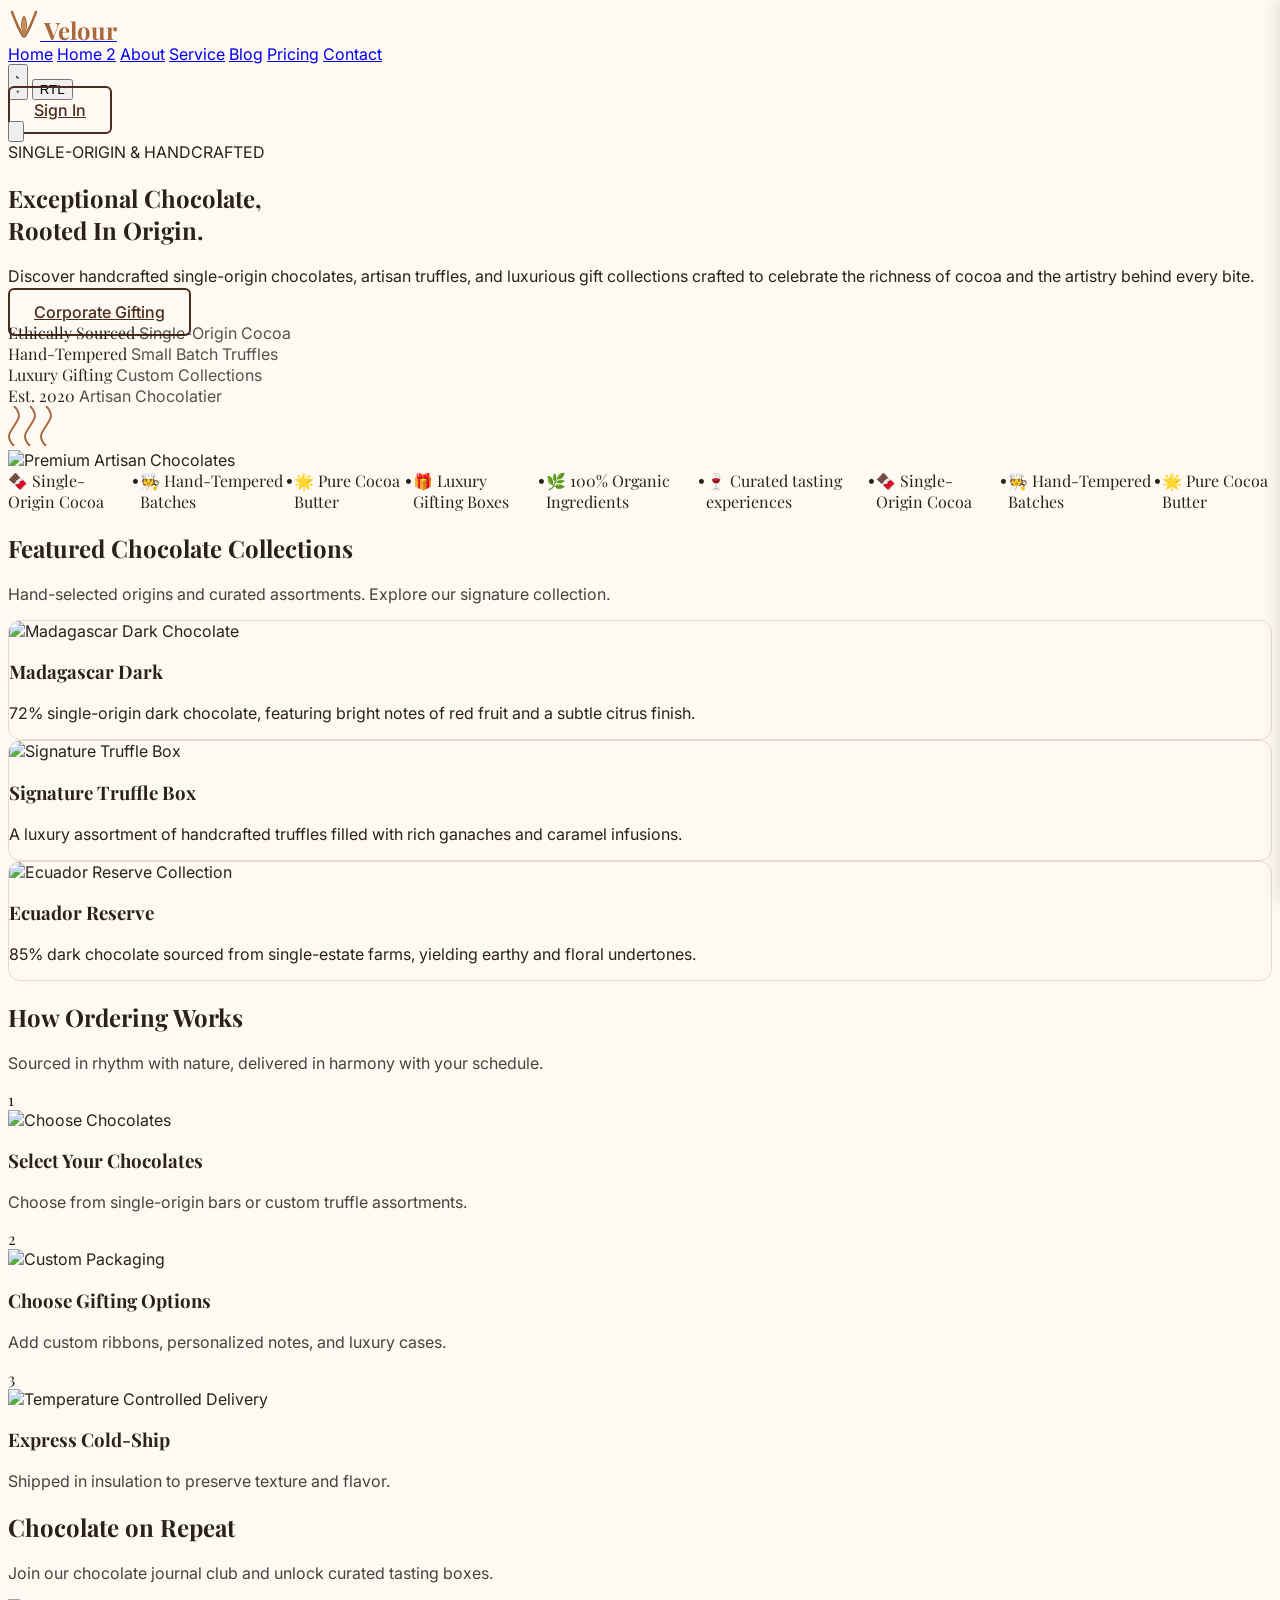
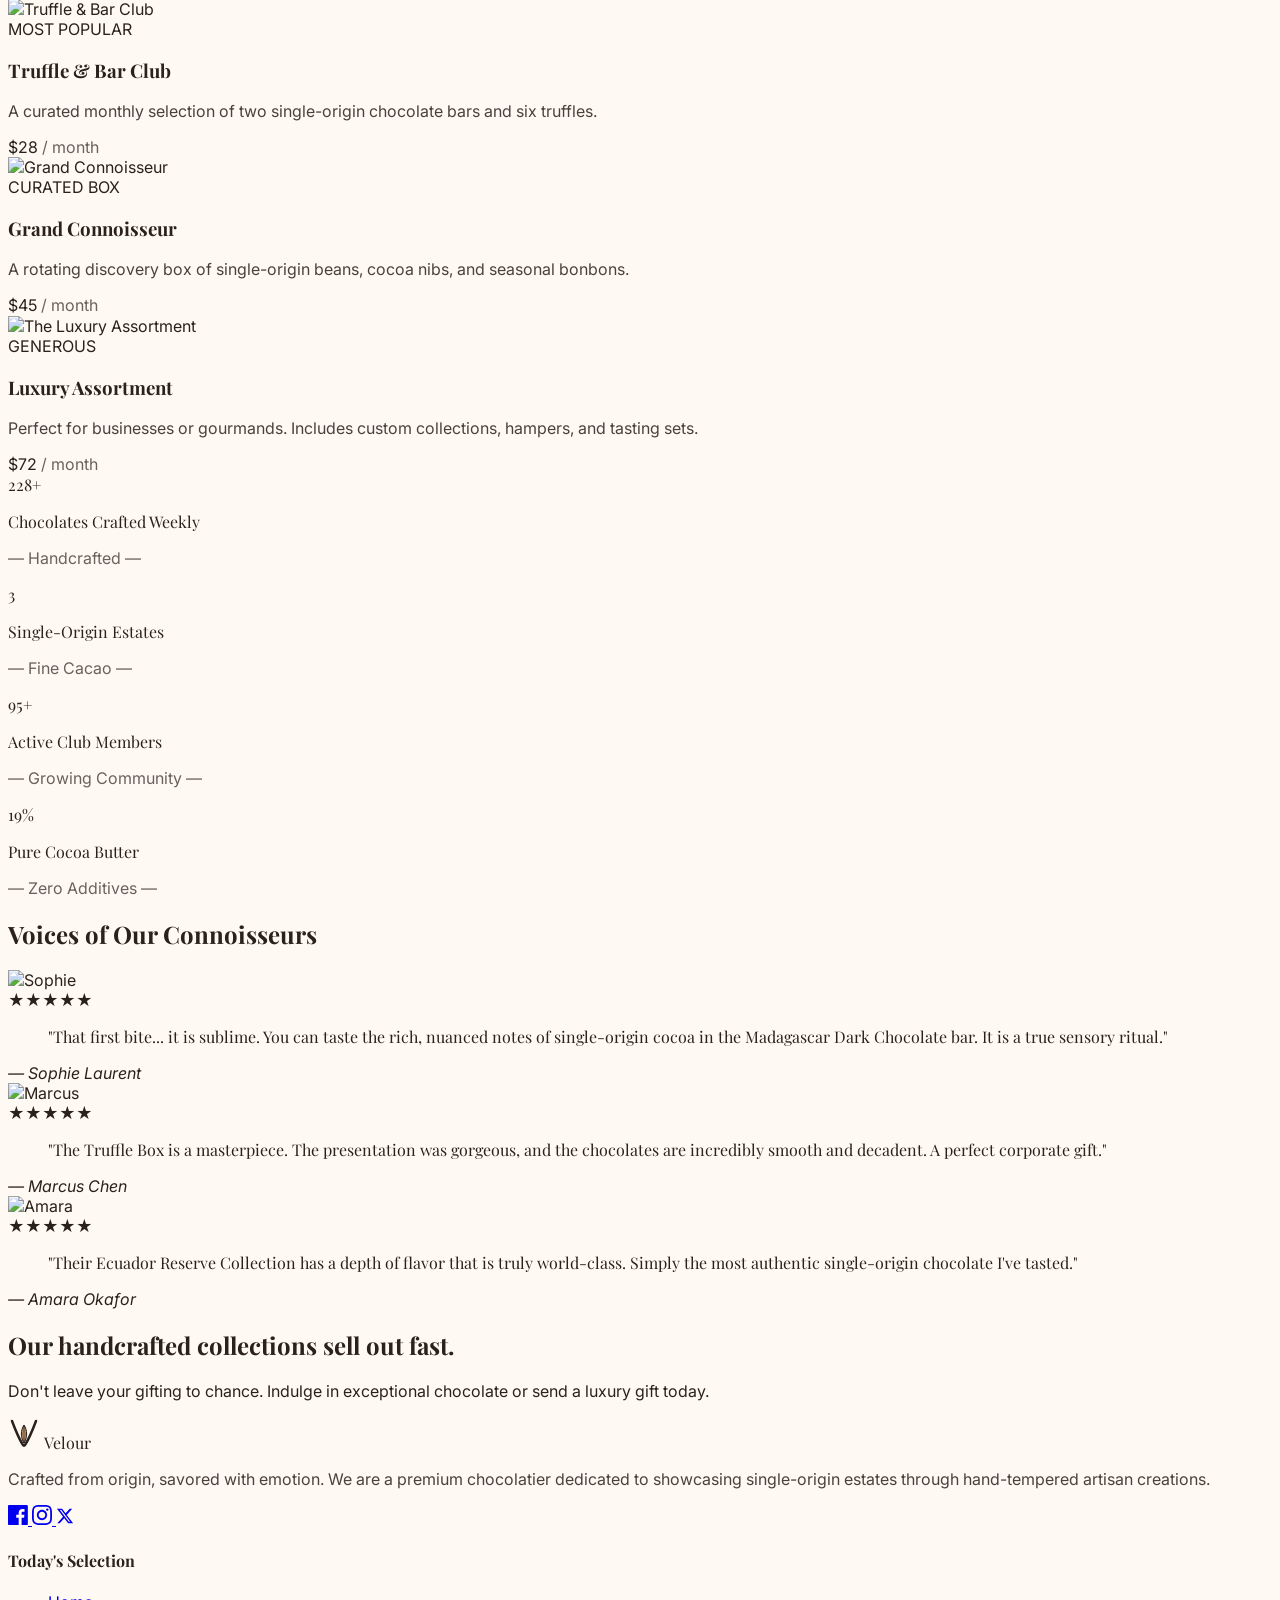
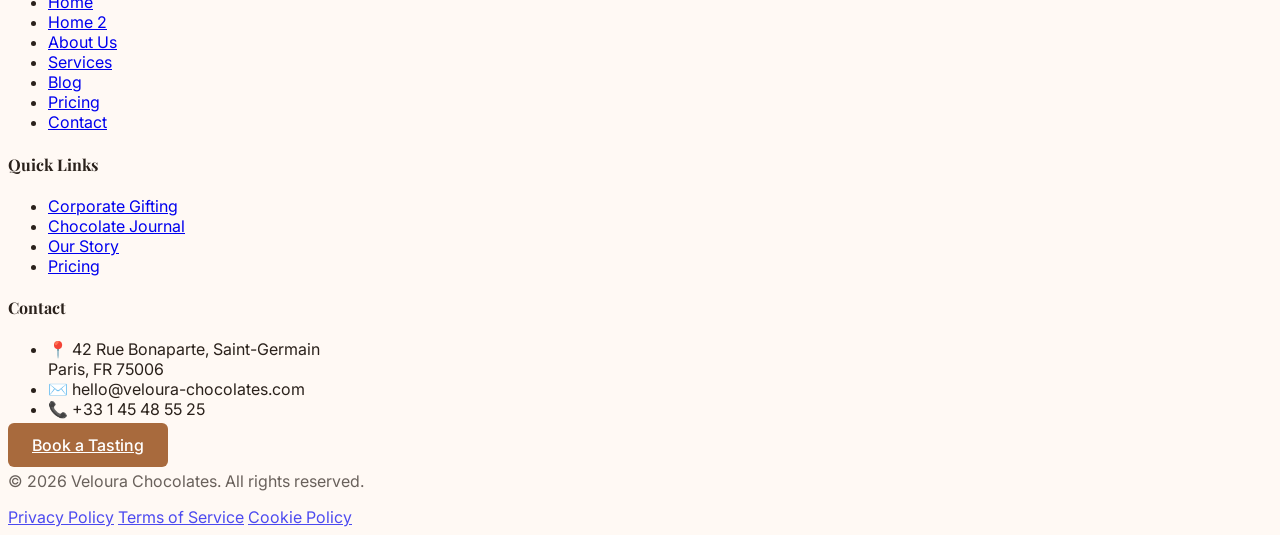
==== index.html @ eb57ba70 "Standardize branding, clean pages, update layouts and add unique blog sections" ====
<!DOCTYPE html>
<html lang="en" dir="ltr" data-theme="light">

<head>
    <meta charset="UTF-8">
    <meta name="viewport" content="width=device-width, initial-scale=1.0, shrink-to-fit=no">
    <title>Veloura Chocolates | Premium Single-Origin Artisan Chocolate</title>
    <link rel="icon" type="image/svg+xml" href="assets/favicon.svg">
    <meta name="description"
        content="Discover Veloura Chocolates. Premium single-origin chocolate bars, handcrafted truffles, luxury gifting collections, and curated tasting experiences. Crafted from origin, savored with emotion.">

    <!-- Tailwind CSS v3 -->
    <script src="https://cdn.tailwindcss.com"></script>
    <script>
        tailwind.config = {
            darkMode: 'class',
            theme: {
                extend: {
                    colors: {
                        primary: '#4A2C1D',
                        secondary: '#FFF9F4',
                        accent: '#A86A3D',
                        'accent-gold': '#D4A373',
                        'dark-bg': '#17120E',
                        'dark-surface': '#231B16',
                    },
                    fontFamily: {
                        cormorant: ['Cormorant Garamond', 'serif'],
                        playfair: ['Playfair Display', 'serif'],
                        inter: ['Inter', 'sans-serif'],
                    },
                }
            }
        }
    </script>

    <!-- Project Styles -->
    <!-- SEO & Schema -->
    <script type="application/ld+json">
    {
      "@context": "https://schema.org",
      "@type": "Store",
      "name": "Veloura Chocolates",
      "image": "https://images.unsplash.com/photo-1549007994-cb92caedd5cb?w=1200",
      "@id": "https://veloura-chocolates.com",
      "url": "https://veloura-chocolates.com",
      "telephone": "+33 1 45 48 55 25",
      "address": {
        "@type": "PostalAddress",
        "streetAddress": "42 Rue Bonaparte",
        "addressLocality": "Paris",
        "postalCode": "75006",
        "addressCountry": "FR"
      },
      "geo": {
        "@type": "GeoCoordinates",
        "latitude": 48.8546,
        "longitude": 2.3331
      },
      "openingHoursSpecification": {
        "@type": "OpeningHoursSpecification",
        "dayOfWeek": [
          "Monday",
          "Tuesday",
          "Wednesday",
          "Thursday",
          "Friday",
          "Saturday",
          "Sunday"
        ],
        "opens": "09:00",
        "closes": "19:00"
      },
      "sameAs": [
        "https://instagram.com/velourachocolates"
      ]
    }
    </script>
    <link rel="stylesheet" href="assets/css/style.css">
    <link rel="stylesheet" href="assets/css/dark-mode.css">
    <link rel="stylesheet" href="assets/css/rtl.css">

    <style type="text/tailwindcss">
        @layer utilities {
            .text-balance { text-wrap: balance; }
        }
    </style>
</head>

<body class="bg-secondary text-primary transition-colors duration-300">
    <div class="linen-texture fixed inset-0 z-[-1] opacity-10"></div>

    <!-- Header -->
    <header
        class="sticky top-0 z-[100] bg-secondary/80 dark:bg-dark-bg/80 backdrop-blur-md border-b border-border-light dark:border-dark-border h-[64px] md:h-[72px] flex items-center px-4 md:px-8">
        <div class="container mx-auto flex items-center justify-between w-full">
            <!-- Logo -->
            <a href="index.html" class="flex items-center gap-2">
                <svg width="32" height="32" viewBox="0 0 32 32" fill="none" xmlns="http://www.w3.org/2000/svg"
                    class="text-accent">
                    <path d="M 4 4 C 7 12 11 22 15 28 C 15.5 29 16.5 29 17 28 C 21 22 25 12 28 4" stroke="currentColor" stroke-width="2.5" stroke-linecap="round" stroke-linejoin="round"/>
                    <path d="M 16 8 C 12.5 13 12.5 21 16 26 C 19.5 21 19.5 13 16 8 Z" fill="var(--accent-gold)" stroke="currentColor" stroke-width="1"/>
                    <path d="M 16 8 C 14.5 13 14.5 21 16 26" stroke="currentColor" stroke-width="0.8" fill="none" opacity="0.6"/>
                    <path d="M 16 8 C 17.5 13 17.5 21 16 26" stroke="currentColor" stroke-width="0.8" fill="none" opacity="0.6"/>
                    <path d="M 16 8 L 16 26" stroke="currentColor" stroke-width="0.8" fill="none" opacity="0.6"/>
                </svg>
                <span class="font-playfair text-2xl font-bold">Velour</span>
            </a>

            <!-- Desktop Nav -->
            <nav class="hidden xl:flex items-center gap-6">
                <a href="index.html" class="nav-link-underline font-medium text-accent">Home</a>
                <a href="home-2.html" class="nav-link-underline font-medium hover:text-accent transition-colors">Home
                    2</a>
                <a href="about.html"
                    class="nav-link-underline font-medium hover:text-accent transition-colors">About</a>
                <a href="service.html"
                    class="nav-link-underline font-medium hover:text-accent transition-colors">Service</a>
                <a href="blog.html" class="nav-link-underline font-medium hover:text-accent transition-colors">Blog</a>
                <a href="pricing.html"
                    class="nav-link-underline font-medium hover:text-accent transition-colors">Pricing</a>
                <a href="contact.html"
                    class="nav-link-underline font-medium hover:text-accent transition-colors">Contact</a>
                </nav>

            <!-- Actions -->
            <div class="flex items-center gap-3 md:gap-4">
                <button id="theme-toggle"
                    class="hidden xl:flex p-2 bg-transparent hover:bg-black/5 dark:hover:bg-white/5 rounded-full transition-colors theme-toggle"
                    aria-label="Toggle Theme">
                    <svg id="theme-moon" class="w-6 h-6 hidden dark:block text-accent-gold" fill="currentColor"
                        viewBox="0 0 20 20">
                        <path d="M17.293 13.293A8 8 0 016.707 2.707a8.001 8.001 0 1010.586 10.586z"></path>
                    </svg>
                    <svg id="theme-sun" class="w-6 h-6 block dark:hidden text-accent-gold" fill="currentColor"
                        viewBox="0 0 20 20">
                        <path
                            d="M10 2a1 1 0 011 1v1a1 1 0 11-2 0V3a1 1 0 011-1zm4 8a4 4 0 11-8 0 4 4 0 018 0zm-.464 4.95l.707.707a1 1 0 001.414-1.414l-.707-.707a1 1 0 00-1.414 1.414zm2.12-10.607a1 1 0 010 1.414l-.707.707a1 1 0 01-1.414-1.414l.707-.707a1 1 0 011.414 0zM17 11a1 1 0 100-2h-1a1 1 0 100 2h1zm-7 4a1 1 0 011 1v1a1 1 0 11-2 0v-1a1 1 0 011-1zM5.05 6.464A1 1 0 106.464 5.05l-.707-.707a1 1 0 00-1.414 1.414l.707.707zm1.414 8.486l-.707.707a1 1 0 01-1.414-1.414l.707-.707a1 1 0 011.414 1.414zM4 11a1 1 0 100-2H3a1 1 0 000 2h1z"
                            fill-rule="evenodd" clip-rule="evenodd"></path>
                    </svg>
                </button>
                <button id="rtl-toggle"
                    class="hidden xl:flex p-2 bg-transparent hover:bg-black/5 dark:hover:bg-white/5 rounded-full transition-colors font-bold text-sm rtl-toggle"
                    aria-label="Toggle RTL">RTL</button>

                <div class="hidden xl:flex items-center gap-3">
                    <a href="login.html" class="btn-secondary py-2 px-4 text-sm">Sign In</a>
                </div>

                <!-- Hamburger -->
                <button id="hamburger-btn"
                    class="xl:hidden p-2 flex items-center justify-center w-[40px] h-[40px] relative transition-colors"
                    aria-label="Menu" aria-expanded="false">
                    <span class="navbar-toggler-icon pointer-events-none">
                        <svg class="w-6 h-6" fill="none" stroke="currentColor" viewBox="0 0 24 24"
                            xmlns="http://www.w3.org/2000/svg">
                            <path stroke-linecap="round" stroke-linejoin="round" stroke-width="2"
                                d="M4 6h16M4 12h16M4 18h16"></path>
                        </svg>
                    </span>
                </button>
            </div>
        </div>
    </header>

    <!-- Mobile Sidebar -->
    <div id="sidebar-overlay" class="sidebar-overlay bg-black/60 backdrop-blur-sm"></div>
    <aside id="sidebar-nav" class="sidebar-nav flex flex-col pt-6 px-6" role="dialog" aria-modal="true"
        aria-label="Navigation Menu">
        <div class="flex items-center justify-between mb-8">
            <span class="font-playfair text-xl font-bold">Menu</span>
            <div class="flex items-center gap-2">
                <button
                    class="p-2 bg-transparent hover:bg-black/5 dark:hover:bg-white/5 rounded-full transition-colors theme-toggle"
                    aria-label="Toggle Theme">
                    <svg class="w-6 h-6 hidden dark:block text-accent-gold" fill="currentColor" viewBox="0 0 20 20">
                        <path d="M17.293 13.293A8 8 0 016.707 2.707a8.001 8.001 0 1010.586 10.586z"></path>
                    </svg>
                    <svg class="w-6 h-6 block dark:hidden text-accent-gold" fill="currentColor" viewBox="0 0 20 20">
                        <path
                            d="M10 2a1 1 0 011 1v1a1 1 0 11-2 0V3a1 1 0 011-1zm4 8a4 4 0 11-8 0 4 4 0 018 0zm-.464 4.95l.707.707a1 1 0 001.414-1.414l-.707-.707a1 1 0 00-1.414 1.414zm2.12-10.607a1 1 0 010 1.414l-.707.707a1 1 0 01-1.414-1.414l.707-.707a1 1 0 011.414 0zM17 11a1 1 0 100-2h-1a1 1 0 100 2h1zm-7 4a1 1 0 011 1v1a1 1 0 11-2 0v-1a1 1 0 011-1zM5.05 6.464A1 1 0 106.464 5.05l-.707-.707a1 1 0 00-1.414 1.414l.707.707zm1.414 8.486l-.707.707a1 1 0 01-1.414-1.414l.707-.707a1 1 0 011.414 1.414zM4 11a1 1 0 100-2H3a1 1 0 000 2h1z"
                            fill-rule="evenodd" clip-rule="evenodd"></path>
                    </svg>
                </button>
                <button
                    class="p-2 bg-transparent hover:bg-black/5 dark:hover:bg-white/5 rounded-full transition-colors font-bold text-xs rtl-toggle"
                    aria-label="Toggle RTL">RTL</button>
                <button id="sidebar-close" class="p-2 hover:bg-black/5 rounded-full dark:text-white"
                    aria-label="Close Menu">
                    <svg class="w-6 h-6" fill="none" stroke="currentColor" viewBox="0 0 24 24">
                        <path stroke-linecap="round" stroke-linejoin="round" stroke-width="2" d="M6 18L18 6M6 6l12 12">
                        </path>
                    </svg>
                </button>
            </div>
        </div>
        <nav class="flex flex-col gap-4 text-lg font-medium">
            <a href="index.html" class="py-3 border-b border-border-light dark:border-dark-border text-accent">Home</a>
            <a href="home-2.html" class="py-3 border-b border-border-light dark:border-dark-border">Home 2</a>
            <a href="about.html" class="py-3 border-b border-border-light dark:border-dark-border">About</a>
            <a href="service.html" class="py-3 border-b border-border-light dark:border-dark-border">Service</a>
            <a href="blog.html" class="py-3 border-b border-border-light dark:border-dark-border">Blog</a>
            <a href="pricing.html" class="py-3 border-b border-border-light dark:border-dark-border">Pricing</a>
            <a href="contact.html" class="py-3 border-b border-border-light dark:border-dark-border">Contact</a>
            <div class="mt-6 flex flex-col gap-4">
                <a href="login.html" class="btn-secondary text-center">Sign In</a>
            </div>
        </nav>
        <div class="mt-auto pb-8 flex justify-center gap-6 opacity-60">
            <!-- Simple Social Placeholders -->
            <span class="w-6 h-6">FB</span>
            <span class="w-6 h-6">IG</span>
            <span class="w-6 h-6">TW</span>
        </div>
    </aside>

    <main>
        <!-- Hero Section -->
        <section
            class="min-h-[calc(100vh-72px)] flex items-center pt-6 pb-12 md:pt-10 md:pb-20 px-6 md:px-12 overflow-hidden bg-[#FFF9F4] dark:bg-dark-bg relative">
            <div class="container mx-auto grid grid-cols-1 xl:grid-cols-2 gap-12 items-center">
                <!-- Hero Content -->
                <div class="animate-heroReveal">
                    <div
                        class="inline-flex items-center gap-2 px-3 py-1 rounded-full bg-accent/10 text-accent font-semibold text-sm mb-6">
                        <span class="relative flex h-2 w-2">
                            <span
                                class="animate-ping absolute inline-flex h-full w-full rounded-full bg-accent opacity-75"></span>
                            <span class="relative inline-flex rounded-full h-2 w-2 bg-accent"></span>
                        </span>
                        SINGLE-ORIGIN & HANDCRAFTED
                    </div>
                    <h1 class="font-playfair text-5xl md:text-7xl lg:text-8xl font-bold leading-tight mb-6">
                        <span class="animate-doughRise" style="animation-delay: 0.2s;">
                            <span>Exceptional</span>
                        </span>
                        <span class="animate-doughRise" style="animation-delay: 0.4s;">
                            <span>Chocolate,</span>
                        </span>
                        <br>
                        <span class="animate-doughRise" style="animation-delay: 0.6s;">
                            <span class="text-accent italic glow-warmth">Rooted In</span>
                        </span>
                        <span class="animate-doughRise" style="animation-delay: 0.8s;">
                            <span class="text-accent italic glow-warmth">Origin.</span>
                        </span>
                    </h1>
                    <p class="text-lg md:text-xl max-w-lg mb-10 opacity-80 leading-relaxed text-balance">
                        Discover handcrafted single-origin chocolates, artisan truffles, and luxurious gift collections crafted to celebrate the richness of cocoa and the artistry behind every bite.
                    </p>
                    <div class="flex flex-col sm:flex-row gap-4">
                        <a href="service.html" class="btn-secondary text-lg px-8 py-4">Corporate Gifting</a>
                    </div>
                    <!-- Trust Badges -->
                    <div
                        class="grid grid-cols-2 gap-y-8 gap-x-6 mt-12 pt-8 border-t border-border-light dark:border-dark-border">
                        <div class="flex flex-col text-left">
                            <span class="font-playfair text-xl font-bold">Ethically Sourced</span>
                            <span class="text-[10px] sm:text-xs opacity-60 uppercase font-bold tracking-widest">Single-Origin Cocoa</span>
                        </div>
                        <div class="flex flex-col text-left">
                            <span class="font-playfair text-xl font-bold">Hand-Tempered</span>
                            <span class="text-[10px] sm:text-xs opacity-60 uppercase font-bold tracking-widest">Small Batch Truffles</span>
                        </div>
                        <div class="flex flex-col text-left">
                            <span class="font-playfair text-xl font-bold">Luxury Gifting</span>
                            <span class="text-[10px] sm:text-xs opacity-60 uppercase font-bold tracking-widest">Custom Collections</span>
                        </div>
                        <div class="flex flex-col text-left">
                            <span class="font-playfair text-xl font-bold">Est. 2020</span>
                            <span class="text-[10px] sm:text-xs opacity-60 uppercase font-bold tracking-widest">Artisan Chocolatier</span>
                        </div>
                    </div>
                </div>

                <!-- Hero Visual -->
                <div class="relative flex justify-center xl:justify-end animate-heroReveal"
                    style="animation-delay: 0.3s;">
                    <div class="absolute inset-0 bg-accent/10 blur-[100px] rounded-full scale-75 animate-pulse"></div>
                    <div class="relative z-10 w-full max-w-[500px] animate-breadRise">
                        <!-- Steam Animation -->
                        <div class="absolute -top-12 left-1/2 -translate-x-1/2 flex gap-4">
                            <svg class="animate-steamRise opacity-0" width="12" height="40"
                                style="animation-delay: 0s;">
                                <path d="M6 40C6 40 1 35 1 30C1 25 11 15 11 10C11 5 6 0 6 0" stroke="#A86A3D"
                                    stroke-width="2" fill="none" />
                            </svg>
                            <svg class="animate-steamRise opacity-0" width="12" height="40"
                                style="animation-delay: 1.2s;">
                                <path d="M6 40C6 40 1 35 1 30C1 25 11 15 11 10C11 5 6 0 6 0" stroke="#A86A3D"
                                    stroke-width="2" fill="none" />
                            </svg>
                            <svg class="animate-steamRise opacity-0" width="12" height="40"
                                style="animation-delay: 2.4s;">
                                <path d="M6 40C6 40 1 35 1 30C1 25 11 15 11 10C11 5 6 0 6 0" stroke="#A86A3D"
                                    stroke-width="2" fill="none" />
                            </svg>
                        </div>
                        <img src="https://encrypted-tbn0.gstatic.com/images?q=tbn:ANd9GcRQwy4iBBkhY6UUYpfo0F5B-phIfyYqDidRctVgnz7WmQ&s=10"
                            alt="Premium Artisan Chocolates"
                            class="rounded-2xl shadow-2xl w-full h-[500px] object-cover border-8 border-white dark:border-dark-surface">
                        <!-- Flour Particles -->
                        <div class="absolute inset-0 pointer-events-none overflow-hidden">
                            <div class="animate-flourDust absolute top-10 left-10 w-1 h-1 bg-white rounded-full"></div>
                            <div class="animate-flourDust absolute top-40 right-10 w-1 h-1 bg-white rounded-full"
                                style="animation-delay: 0.5s;"></div>
                            <div class="animate-flourDust absolute bottom-20 left-20 w-1 h-1 bg-white rounded-full"
                                style="animation-delay: 1.2s;"></div>
                            <div class="animate-flourDust absolute top-1/2 left-1/2 w-1 h-1 bg-white rounded-full"
                                style="animation-delay: 2s;"></div>
                        </div>
                    </div>
                </div>
            </div>
        </section>

        <!-- Section 1 — FRESHNESS BAR -->
        <section class="bg-primary py-8 overflow-hidden relative">
            <div class="animate-marquee whitespace-nowrap flex items-center gap-12">
                <span class="text-secondary text-2xl font-playfair font-bold flex items-center gap-3 italic">🍫
                    Single-Origin Cocoa</span>
                <span class="text-secondary/40 text-2xl">•</span>
                <span class="text-secondary text-2xl font-playfair font-bold flex items-center gap-3 italic">🧑‍🍳
                    Hand-Tempered Batches</span>
                <span class="text-secondary/40 text-2xl">•</span>
                <span class="text-secondary text-2xl font-playfair font-bold flex items-center gap-3 italic">🌟 Pure
                    Cocoa Butter</span>
                <span class="text-secondary/40 text-2xl">•</span>
                <span class="text-secondary text-2xl font-playfair font-bold flex items-center gap-3 italic">🎁 Luxury
                    Gifting Boxes</span>
                <span class="text-secondary/40 text-2xl">•</span>
                <span class="text-secondary text-2xl font-playfair font-bold flex items-center gap-3 italic">🌿 100%
                    Organic Ingredients</span>
                <span class="text-secondary/40 text-2xl">•</span>
                <span class="text-secondary text-2xl font-playfair font-bold flex items-center gap-3 italic">🍷
                    Curated tasting experiences</span>
                <!-- Repeat for seamless loop -->
                <span class="text-secondary/40 text-2xl">•</span>
                <span class="text-secondary text-2xl font-playfair font-bold flex items-center gap-3 italic">🍫
                    Single-Origin Cocoa</span>
                <span class="text-secondary/40 text-2xl">•</span>
                <span class="text-secondary text-2xl font-playfair font-bold flex items-center gap-3 italic">🧑‍🍳
                    Hand-Tempered Batches</span>
                <span class="text-secondary/40 text-2xl">•</span>
                <span class="text-secondary text-2xl font-playfair font-bold flex items-center gap-3 italic">🌟 Pure
                    Cocoa Butter</span>
            </div>
        </section>

        <!-- Section 2 — TODAY'S BAKE -->
        <section class="py-24 px-6 md:px-12 bg-secondary dark:bg-dark-bg">
            <div class="container mx-auto">
                <div class="text-center mb-16 scroll-reveal">
                    <h2 class="font-playfair text-4xl md:text-5xl lg:text-6xl font-bold mb-4">Featured <span
                            class="text-accent italic">Chocolate Collections</span></h2>
                    <p class="max-w-2xl mx-auto opacity-70">Hand-selected origins and curated assortments. Explore our signature collection.</p>
                </div>

                <div class="grid grid-cols-1 md:grid-cols-2 lg:grid-cols-3 gap-8 items-center justify-center">
                    <!-- Cards with rotation -->
                    <div
                        class="bread-card relative group md:rotate-[-1.5deg] hover:rotate-0 transition-transform duration-500 scroll-reveal">
                        <img src="https://encrypted-tbn0.gstatic.com/images?q=tbn:ANd9GcTfYff3ZjJic828_NwqLE_0QJv6fVr6n0kThxGMn5u6RQ&s=10"
                            alt="Madagascar Dark Chocolate"
                            class="w-full h-[400px] object-cover group-hover:scale-110 transition-transform duration-700">
                        <div class="absolute inset-0 bg-gradient-to-t from-primary/90 via-primary/20 to-transparent">
                        </div>
                        <div class="absolute bottom-0 left-0 p-8 w-full">
                            <h3 class="font-playfair text-3xl text-white font-bold mb-2">Madagascar Dark</h3>
                            <p class="text-white/80 mb-4 text-sm">72% single-origin dark chocolate, featuring bright notes of red fruit and a subtle citrus finish.</p>
                            </div>
                    </div>

                    <div class="bread-card relative group rotate-0 transition-transform duration-500 scroll-reveal"
                        style="transition-delay: 0.1s;">
                        <img src="https://images.unsplash.com/photo-1481391319762-47dff72954d9?w=800&q=80"
                            alt="Signature Truffle Box"
                            class="w-full h-[400px] object-cover group-hover:scale-110 transition-transform duration-700">
                        <div class="absolute inset-0 bg-gradient-to-t from-primary/90 via-primary/20 to-transparent">
                        </div>
                        <div class="absolute bottom-0 left-0 p-8 w-full">
                            <h3 class="font-playfair text-3xl text-white font-bold mb-2">Signature Truffle Box</h3>
                            <p class="text-white/80 mb-4 text-sm">A luxury assortment of handcrafted truffles filled with rich ganaches and caramel infusions.</p>
                            </div>
                    </div>

                    <div class="bread-card relative group md:rotate-[1.5deg] hover:rotate-0 transition-transform duration-500 scroll-reveal md:col-span-2 lg:col-span-1 md:mx-auto md:max-w-md lg:max-w-none"
                        style="transition-delay: 0.2s;">
                        <img src="https://encrypted-tbn0.gstatic.com/images?q=tbn:ANd9GcSIsQht2_8MtHbEx-YOqPlC5fJtutiOH9Wfg9Td9C5yBw&s=10"
                            alt="Ecuador Reserve Collection"
                            class="w-full h-[400px] object-cover group-hover:scale-110 transition-transform duration-700">
                        <div class="absolute inset-0 bg-gradient-to-t from-primary/90 via-primary/20 to-transparent">
                        </div>
                        <div class="absolute bottom-0 left-0 p-8 w-full">
                            <h3 class="font-playfair text-3xl text-white font-bold mb-2">Ecuador Reserve</h3>
                            <p class="text-white/80 mb-4 text-sm">85% dark chocolate sourced from single-estate farms, yielding earthy and floral undertones.</p>
                            </div>
                    </div>
                </div>
            </div>
        </section>

        <!-- Section 3 — HOW ORDERING WORKS -->
        <section class="py-24 px-6 md:px-12 bg-secondary/50 dark:bg-dark-surface/30 relative">
            <div class="container mx-auto">
                <div class="text-center mb-20 scroll-reveal">
                    <h2 class="font-playfair text-4xl md:text-5xl font-bold mb-4">How Ordering Works</h2>
                    <p class="max-w-2xl mx-auto opacity-70 italic">Sourced in rhythm with nature, delivered in harmony with your schedule.</p>
                </div>

                <div
                    class="relative flex flex-col lg:flex-row justify-between items-center gap-12 lg:gap-8 max-w-5xl mx-auto">
                    <!-- Connecting Line -->
                    <div
                        class="hidden lg:block absolute top-[40px] left-[15%] w-[70%] h-0.5 animate-line-flow opacity-30 z-0">
                    </div>

                    <!-- Steps -->
                    <div class="step-card relative z-10 flex flex-col items-center text-center scroll-reveal group">
                        <div
                            class="step-number w-16 h-16 rounded-full bg-accent text-white flex items-center justify-center font-playfair text-2xl font-bold mb-8 shadow-xl shadow-accent/20">
                            1</div>
                        <div class="relative mb-6">
                            <img src="https://encrypted-tbn0.gstatic.com/images?q=tbn:ANd9GcSbdNa6rxsOH9aivg9YIOrwf8cv86c9efgsWVh9xC94Pg&s=10"
                                alt="Choose Chocolates"
                                class="w-48 h-48 object-cover rounded-full border-4 border-white dark:border-dark-bg shadow-lg">
                        </div>
                        <h3 class="font-playfair text-2xl font-bold mb-2">Select Your Chocolates</h3>
                        <p class="text-sm opacity-70">Choose from single-origin bars or custom truffle assortments.</p>
                    </div>

                    <div class="step-card relative z-10 flex flex-col items-center text-center scroll-reveal group"
                        style="transition-delay: 0.2s;">
                        <div
                            class="step-number w-16 h-16 rounded-full bg-accent text-white flex items-center justify-center font-playfair text-2xl font-bold mb-8 shadow-xl shadow-accent/20">
                            2</div>
                        <div class="relative mb-6">
                            <img src="https://encrypted-tbn0.gstatic.com/images?q=tbn:ANd9GcTtT0WHEtve4ZkAP60gHG5HY1CcSA54E6qMEqT17lOm5g&s=10"
                                alt="Custom Packaging"
                                class="w-48 h-48 object-cover rounded-full border-4 border-white dark:border-dark-bg shadow-lg">
                        </div>
                        <h3 class="font-playfair text-2xl font-bold mb-2">Choose Gifting Options</h3>
                        <p class="text-sm opacity-70">Add custom ribbons, personalized notes, and luxury cases.</p>
                    </div>

                    <div class="step-card relative z-10 flex flex-col items-center text-center scroll-reveal group"
                        style="transition-delay: 0.4s;">
                        <div
                            class="step-number w-16 h-16 rounded-full bg-accent text-white flex items-center justify-center font-playfair text-2xl font-bold mb-8 shadow-xl shadow-accent/20">
                            3</div>
                        <div class="relative mb-6">
                            <img src="https://encrypted-tbn0.gstatic.com/images?q=tbn:ANd9GcREZ6WBkKrKsafLzdLngl-bQaCLdITUXfEpsS-5ZcTt2w&s=10"
                                alt="Temperature Controlled Delivery"
                                class="w-48 h-48 object-cover rounded-full border-4 border-white dark:border-dark-bg shadow-lg">
                        </div>
                        <h3 class="font-playfair text-2xl font-bold mb-2">Express Cold-Ship</h3>
                        <p class="text-sm opacity-70">Shipped in insulation to preserve texture and flavor.</p>
                    </div>
                </div>
            </div>
        </section>

        <!-- Section 4 — SUBSCRIPTION PREVIEW -->
        <section class="py-24 px-6 md:px-12 bg-secondary dark:bg-dark-bg">
            <div class="container mx-auto">
                <div class="text-center mb-16 scroll-reveal">
                    <h2 class="font-playfair text-4xl md:text-5xl font-bold mb-4">Chocolate on <span
                            class="text-accent italic">Repeat</span></h2>
                    <p class="max-w-2xl mx-auto opacity-70">Join our chocolate journal club and unlock curated tasting boxes.</p>
                </div>

                <div class="grid grid-cols-1 md:grid-cols-2 lg:grid-cols-3 gap-8">
                    <div class="subscription-card p-4 flex flex-col animate-card-rise bg-secondary dark:bg-dark-surface rounded-xl border border-border-light dark:border-dark-border"
                        style="animation-delay: 0.1s;">
                        <img src="https://images.unsplash.com/photo-1481391319762-47dff72954d9?w=800&q=80"
                            alt="Truffle & Bar Club" class="w-full h-56 object-cover rounded-xl mb-6 shadow-inner">
                        <div class="px-4 pb-4 flex flex-col grow">
                            <span class="text-xs font-bold uppercase tracking-widest text-accent-gold mb-2">MOST
                                POPULAR</span>
                            <h3 class="font-playfair text-3xl font-bold mb-2">Truffle & Bar Club</h3>
                            <p class="text-sm opacity-70 mb-6">A curated monthly selection of two single-origin chocolate bars and six truffles.</p>
                            <div class="mt-auto">
                                <span class="text-3xl font-bold text-accent">$28</span> <span
                                    class="text-sm opacity-50">/ month</span>
                                </div>
                        </div>
                    </div>

                    <div class="subscription-card p-4 flex flex-col animate-card-rise bg-secondary dark:bg-dark-surface rounded-xl border border-border-light dark:border-dark-border"
                        style="animation-delay: 0.2s;">
                        <img src="https://encrypted-tbn0.gstatic.com/images?q=tbn:ANd9GcTvVZgNP_VTeGBJfSI_3ofqgSCq3IGb5NfInfuOeyzOkQ&s=10"
                            alt="Grand Connoisseur" class="w-full h-56 object-cover rounded-xl mb-6 shadow-inner">
                        <div class="px-4 pb-4 flex flex-col grow">
                            <span class="text-xs font-bold uppercase tracking-widest text-accent-gold mb-2">CURATED
                                BOX</span>
                            <h3 class="font-playfair text-3xl font-bold mb-2">Grand Connoisseur</h3>
                            <p class="text-sm opacity-70 mb-6">A rotating discovery box of single-origin beans, cocoa nibs, and seasonal bonbons.</p>
                            <div class="mt-auto">
                                <span class="text-3xl font-bold text-accent">$45</span> <span
                                    class="text-sm opacity-50">/ month</span>
                                </div>
                        </div>
                    </div>

                    <div class="subscription-card p-4 flex flex-col animate-card-rise bg-secondary dark:bg-dark-surface rounded-xl border border-border-light dark:border-dark-border md:col-span-2 lg:col-span-1 md:mx-auto md:max-w-md lg:max-w-none"
                        style="animation-delay: 0.3s;">
                        <img src="https://images.unsplash.com/photo-1513201099705-a9746e1e201f?w=800&q=80"
                            alt="The Luxury Assortment" class="w-full h-56 object-cover rounded-xl mb-6 shadow-inner">
                        <div class="px-4 pb-4 flex flex-col grow">
                            <span
                                class="text-xs font-bold uppercase tracking-widest text-accent-gold mb-2">GENEROUS</span>
                            <h3 class="font-playfair text-3xl font-bold mb-2">Luxury Assortment</h3>
                            <p class="text-sm opacity-70 mb-6">Perfect for businesses or gourmands. Includes custom collections, hampers, and tasting sets.</p>
                            <div class="mt-auto">
                                <span class="text-3xl font-bold text-accent">$72</span> <span
                                    class="text-sm opacity-50">/ month</span>
                                </div>
                        </div>
                    </div>
                </div>
            </div>
        </section>

        <!-- Section 5 — BAKERY STATS -->
        <section class="py-24 px-6 md:px-12 bg-[#FFF9F4] dark:bg-dark-surface/10 relative overflow-hidden">
            <div class="linen-texture absolute inset-0 opacity-20"></div>
            <div class="container mx-auto relative z-10">
                <div class="grid grid-cols-2 lg:grid-cols-4 gap-12 text-center">
                    <div class="scroll-reveal">
                        <div class="text-5xl md:text-6xl font-playfair font-bold text-accent mb-2"><span
                                class="count-up" data-target="1200">0</span>+</div>
                        <p class="font-playfair text-xl font-bold">Chocolates Crafted Weekly</p>
                        <p class="text-xs uppercase tracking-tighter opacity-50 mt-2 font-mono italic">— Handcrafted —</p>
                    </div>
                    <div class="scroll-reveal" style="transition-delay: 0.1s;">
                        <div class="text-5xl md:text-6xl font-playfair font-bold text-accent mb-2"><span
                                class="count-up" data-target="12">0</span></div>
                        <p class="font-playfair text-xl font-bold">Single-Origin Estates</p>
                        <p class="text-xs uppercase tracking-tighter opacity-50 mt-2 font-mono italic">— Fine Cacao —</p>
                    </div>
                    <div class="scroll-reveal" style="transition-delay: 0.2s;">
                        <div class="text-5xl md:text-6xl font-playfair font-bold text-accent mb-2"><span
                                class="count-up" data-target="500">0</span>+</div>
                        <p class="font-playfair text-xl font-bold">Active Club Members</p>
                        <p class="text-xs uppercase tracking-tighter opacity-50 mt-2 font-mono italic">— Growing Community —</p>
                    </div>
                    <div class="scroll-reveal" style="transition-delay: 0.3s;">
                        <div class="text-5xl md:text-6xl font-playfair font-bold text-accent mb-2"><span
                                class="count-up" data-target="100">0</span>%</div>
                        <p class="font-playfair text-xl font-bold">Pure Cocoa Butter</p>
                        <p class="text-xs uppercase tracking-tighter opacity-50 mt-2 font-mono italic">— Zero Additives —</p>
                    </div>
                </div>
            </div>
        </section>

        <!-- Section 6 — TESTIMONIALS + PRE-ORDER CTA -->
        <section class="relative bg-secondary dark:bg-dark-bg">
            <!-- Testimonials Half -->
            <div class="py-24 px-6 md:px-12">
                <div class="container mx-auto text-center">
                    <div class="mb-12 scroll-reveal">
                        <h2 class="font-playfair text-4xl font-bold mb-4">Voices of <span
                                class="text-accent italic">Our Connoisseurs</span></h2>
                    </div>
                    <div id="testimonial-container" class="max-w-4xl mx-auto relative h-[300px] overflow-hidden">
                        <div
                            class="testimonial-slide active absolute inset-0 flex flex-col items-center justify-center opacity-0 scale-95 transition-all duration-700">
                            <img src="https://images.unsplash.com/photo-1438761681033-6461ffad8d80?w=100&q=80"
                                alt="Sophie" class="w-16 h-16 rounded-full grayscale mb-6">
                            <div class="flex gap-1 mb-4 text-accent-gold">★★★★★</div>
                            <blockquote class="text-2xl md:text-3xl font-playfair italic mb-6">"That first bite... it is sublime. You can taste the rich, nuanced notes of single-origin cocoa in the Madagascar Dark Chocolate bar. It is a true sensory ritual."</blockquote>
                            <cite class="not-italic font-bold text-lg">— Sophie Laurent</cite>
                        </div>
                        <div
                            class="testimonial-slide absolute inset-0 flex flex-col items-center justify-center opacity-0 scale-95 transition-all duration-700">
                            <img src="https://images.unsplash.com/photo-1472099645785-5658abf4ff4e?w=100&q=80"
                                alt="Marcus" class="w-16 h-16 rounded-full grayscale mb-6">
                            <div class="flex gap-1 mb-4 text-accent-gold">★★★★★</div>
                            <blockquote class="text-2xl md:text-3xl font-playfair italic mb-6">"The Truffle Box is a masterpiece. The presentation was gorgeous, and the chocolates are incredibly smooth and decadent. A perfect corporate gift."</blockquote>
                            <cite class="not-italic font-bold text-lg">— Marcus Chen</cite>
                        </div>
                        <div
                            class="testimonial-slide absolute inset-0 flex flex-col items-center justify-center opacity-0 scale-95 transition-all duration-700">
                            <img src="https://images.unsplash.com/photo-1544005313-94ddf0286df2?w=100&q=80" alt="Amara"
                                class="w-16 h-16 rounded-full grayscale mb-6">
                            <div class="flex gap-1 mb-4 text-accent-gold">★★★★★</div>
                            <blockquote class="text-2xl md:text-3xl font-playfair italic mb-6">"Their Ecuador Reserve Collection has a depth of flavor that is truly world-class. Simply the most authentic single-origin chocolate I've tasted."</blockquote>
                            <cite class="not-italic font-bold text-lg">— Amara Okafor</cite>
                        </div>
                    </div>
                </div>
            </div>

            <!-- Dark CTA Split -->
            <div class="bg-accent py-20 px-6 md:px-12 relative">
                <div class="absolute inset-0 bg-primary/20"></div>
                <!-- Diagonal Divider -->
                <div class="absolute -top-12 left-0 w-full h-24 bg-accent origin-bottom-left rotate-[-2deg] z-0"></div>
                <div class="container mx-auto text-center relative z-10 scroll-reveal">
                    <h2 class="font-playfair text-4xl md:text-6xl text-white font-bold mb-6">Our handcrafted collections sell out fast.</h2>
                    <p class="text-white/80 text-lg mb-10 max-w-2xl mx-auto">Don't leave your gifting to chance. Indulge in exceptional chocolate or send a luxury gift today.</p>
                    </div>
            </div>
        </section>
    </main>

    <!-- Footer -->
    <footer class="bg-primary pt-20 pb-8 px-6 md:px-12 text-[#D4B896]">
        <div class="container mx-auto grid grid-cols-1 md:grid-cols-2 lg:grid-cols-4 gap-12 mb-16">
            <!-- About -->
            <div class="flex flex-col gap-6">
                <div class="flex items-center gap-2">
                    <svg width="32" height="32" viewBox="0 0 32 32" fill="none" class="text-accent">
                        <path d="M 4 4 C 7 12 11 22 15 28 C 15.5 29 16.5 29 17 28 C 21 22 25 12 28 4" stroke="currentColor" stroke-width="2.5" stroke-linecap="round" stroke-linejoin="round"/>
                        <path d="M 16 8 C 12.5 13 12.5 21 16 26 C 19.5 21 19.5 13 16 8 Z" fill="var(--accent-gold)" stroke="currentColor" stroke-width="1"/>
                        <path d="M 16 8 C 14.5 13 14.5 21 16 26" stroke="currentColor" stroke-width="0.8" fill="none" opacity="0.6"/>
                        <path d="M 16 8 C 17.5 13 17.5 21 16 26" stroke="currentColor" stroke-width="0.8" fill="none" opacity="0.6"/>
                        <path d="M 16 8 L 16 26" stroke="currentColor" stroke-width="0.8" fill="none" opacity="0.6"/>
                    </svg>
                    <span class="font-playfair text-2xl font-bold text-accent">Velour</span>
                </div>
                <p class="text-sm leading-relaxed opacity-70">Crafted from origin, savored with emotion. We are a premium chocolatier dedicated to showcasing single-origin estates through hand-tempered artisan creations.</p>
                <div class="flex gap-4">
                    <a href="#"
                        class="w-10 h-10 flex items-center justify-center border border-[#D4B896]/30 rounded-full hover:border-accent hover:text-accent transition-all hover:scale-110"
                        aria-label="Facebook">
                        <svg width="20" height="20" fill="currentColor" viewBox="0 0 24 24">
                            <path
                                d="M22.675 0h-21.35c-.732 0-1.325.593-1.325 1.325v21.351c0 .731.593 1.324 1.325 1.324h11.495v-8.74h-2.94v-3.411h2.94v-2.518c0-2.91 1.777-4.496 4.375-4.496 1.244 0 2.315.093 2.627.135v3.044h-1.802c-1.411 0-1.685.67-1.685 1.654v2.181h3.371l-.439 3.411h-2.932v8.74h6.14c.731 0 1.325-.593 1.325-1.324v-21.351c0-.732-.594-1.325-1.325-1.325z" />
                        </svg>
                    </a>
                    <a href="#"
                        class="w-10 h-10 flex items-center justify-center border border-[#D4B896]/30 rounded-full hover:border-accent hover:text-accent transition-all hover:scale-110"
                        aria-label="Instagram">
                        <svg width="20" height="20" fill="currentColor" viewBox="0 0 24 24">
                            <path
                                d="M12 2.163c3.204 0 3.584.012 4.85.07 3.252.148 4.771 1.691 4.919 4.919.058 1.265.069 1.645.069 4.849 0 3.205-.012 3.584-.069 4.849-.149 3.225-1.664 4.771-4.919 4.919-1.266.058-1.644.07-4.85.07-3.204 0-3.584-.012-4.849-.07-3.26-.149-4.771-1.699-4.919-4.92-.058-1.265-.07-1.644-.07-4.849 0-3.204.013-3.583.07-4.849.149-3.227 1.664-4.771 4.919-4.919 1.266-.057 1.645-.069 4.849-.069zm0-2.163c-3.259 0-3.667.014-4.947.072-4.358.2-6.78 2.618-6.98 6.98-.059 1.281-.073 1.689-.073 4.948 0 3.259.014 3.668.072 4.948.2 4.358 2.618 6.78 6.98 6.98 1.281.058 1.689.072 4.948.072 3.259 0 3.668-.014 4.948-.072 4.354-.2 6.782-2.618 6.979-6.98.059-1.28.073-1.689.073-4.948 0-3.259-.014-3.667-.072-4.947-.196-4.354-2.617-6.78-6.979-6.98-1.281-.059-1.69-.073-4.949-.073zm0 5.838c-3.403 0-6.162 2.759-6.162 6.162s2.759 6.163 6.162 6.163 6.162-2.759 6.162-6.163-2.759-6.162-6.162-6.162zm0 10.162c-2.209 0-4-1.79-4-4 0-2.209 1.791-4 4-4s4 1.791 4 4c0 2.21-1.791 4-4 4zm6.406-11.845c-.796 0-1.441.645-1.441 1.44s.645 1.44 1.441 1.44c.795 0 1.439-.645 1.439-1.44s-.644-1.44-1.439-1.44z" />
                        </svg>
                    </a>
                    <a href="#"
                        class="w-10 h-10 flex items-center justify-center border border-[#D4B896]/30 rounded-full hover:border-accent hover:text-accent transition-all hover:scale-110"
                        aria-label="X (Twitter)">
                        <svg width="18" height="18" fill="currentColor" viewBox="0 0 24 24">
                            <path
                                d="M18.244 2.25h3.308l-7.227 8.26 8.502 11.24H16.17l-5.214-6.817L4.99 21.75H1.68l7.73-8.835L1.254 2.25H8.08l4.713 6.231zm-1.161 17.52h1.833L7.084 4.126H5.117z" />
                        </svg>
                    </a>
                </div>
            </div>

            <!-- Menu -->
            <div>
                <h4 class="font-playfair text-xl font-bold text-white mb-6">Today's Selection</h4>
                <ul class="flex flex-col gap-3 text-sm">
                    <li><a href="index.html" class="hover:text-accent transition-colors italic">Home</a></li>
                    <li><a href="home-2.html" class="hover:text-accent transition-colors italic">Home 2</a></li>
                    <li><a href="about.html" class="hover:text-accent transition-colors italic">About Us</a></li>
                    <li><a href="service.html" class="hover:text-accent transition-colors italic">Services</a></li>
                    <li><a href="blog.html" class="hover:text-accent transition-colors italic">Blog</a></li>
                    <li><a href="pricing.html" class="hover:text-accent transition-colors italic">Pricing</a></li>
                    <li><a href="contact.html" class="hover:text-accent transition-colors italic">Contact</a></li>
                </ul>
            </div>

            <!-- Quick Links -->
            <div>
                <h4 class="font-playfair text-xl font-bold text-white mb-6">Quick Links</h4>
                <ul class="flex flex-col gap-3 text-sm">
                    <li><a href="service.html" class="hover:text-accent transition-colors">Corporate Gifting</a></li>
                    <li><a href="blog.html" class="hover:text-accent transition-colors">Chocolate Journal</a></li>
                    <li><a href="about.html" class="hover:text-accent transition-colors">Our Story</a></li>
                    <li><a href="pricing.html" class="hover:text-accent transition-colors">Pricing</a></li>
                </ul>
            </div>

            <!-- Contact -->
            <div>
                <h4 class="font-playfair text-xl font-bold text-white mb-6">Contact</h4>
                <ul class="flex flex-col gap-4 text-sm">
                    <li class="flex items-start gap-3">
                        <span>📍</span>
                        <span>42 Rue Bonaparte, Saint-Germain<br>Paris, FR 75006</span>
                    </li>
                    <li class="flex items-center gap-3">
                        <span>✉️</span>
                        <span>hello@veloura-chocolates.com</span>
                    </li>
                    <li class="flex items-center gap-3">
                        <span>📞</span>
                        <span>+33 1 45 48 55 25</span>
                    </li>
                </ul>
                <a href="contact.html"
                    class="btn-primary mt-6 inline-block w-full text-center text-sm py-3 text-white hover:text-white">Book a Tasting</a>
            </div>
        </div>
        <div
            class="border-t border-[#D4B896]/10 pt-8 flex flex-col md:flex-row justify-between items-center gap-4 text-xs opacity-50">
            <p>&copy; <span id="year"></span> Veloura Chocolates. All rights reserved.</p>
            <div class="flex gap-6">
                <a href="#">Privacy Policy</a>
                <a href="#">Terms of Service</a>
                <a href="#">Cookie Policy</a>
            </div>
        </div>
    </footer>

    <!-- Scripts -->
    <script src="assets/js/main.js"></script>
    <script>
        document.getElementById('year').innerText = new Date().getFullYear();
    </script>
</body>

</html>
---- assets/css/style.css ----
@import url('https://fonts.googleapis.com/css2?family=Cormorant+Garamond:ital,wght@0,300;0,400;0,500;0,600;0,700;1,300;1,400;1,500;1,600;1,700&family=Inter:wght@300;400;500;600;700&family=Playfair+Display:ital,wght@0,400;0,500;0,600;0,700;1,400;1,500;1,600;1,700&display=swap');

:root {
    --bg-color: #FFF9F4;
    --text-color: #2A211B;
    --primary: #4A2C1D;
    --secondary: #FFF9F4;
    --accent: #A86A3D;
    --accent-gold: #D4A373;
    --border-light: #EBD9C8;
    --nav-icon-color: #4A2C1D;
    --toggler-filter: invert(0);
}

/* Base Styles */
html,
body {
    max-width: 100%;
    overflow-x: hidden;
    scroll-behavior: smooth;
    font-family: 'Inter', sans-serif;
    background-color: var(--bg-color);
    color: var(--text-color);
    transition: background-color 0.3s ease, color 0.3s ease;
}

/* Visibility enhancements for light mode grey text */
.opacity-70 { opacity: 0.85 !important; }
.opacity-60 { opacity: 0.78 !important; }
.opacity-50 { opacity: 0.7 !important; }
.text-muted { color: #4B3621 !important; opacity: 0.85 !important; }
.dark .opacity-70 { opacity: 0.7 !important; }
.dark .opacity-60 { opacity: 0.6 !important; }
.dark .opacity-50 { opacity: 0.5 !important; }
.dark .text-muted { color: #b0b0b0 !important; opacity: 1 !important; }

@media (min-width: 768px) {
    body {
        padding-top: 0;
    }
}

/* For pages with full-screen heroes starting at the very top */
body:has(section.h-screen:first-child),
body:has(section.h-screen:first-of-type) {
    padding-top: 0;
}

header {
    position: sticky !important;
    top: 0;
    left: 0;
    right: 0;
    z-index: 9999;
    transition: all 0.4s cubic-bezier(0.4, 0, 0.2, 1);
}

header.scrolled {
    background-color: rgba(253, 248, 240, 0.9) !important;
    backdrop-filter: blur(16px);
    box-shadow: 0 4px 30px rgba(0, 0, 0, 0.05);
    height: 60px !important;
}

[data-theme="dark"] header.scrolled {
    background-color: rgba(0, 0, 0, 0.9) !important;
    border-bottom: 1px solid rgba(255, 255, 255, 0.05);
}

header a[href="index.html"] svg,
footer a[href="index.html"] svg {
    width: 32px;
    height: 32px;
    color: var(--accent);
    flex-shrink: 0;
}

header a[href="index.html"] span,
footer a[href="index.html"] span {
    font-family: 'Playfair Display', serif;
    font-size: 1.5rem;
    font-weight: 700;
    line-height: 1;
    color: var(--accent) !important;
}

@media (min-width: 1024px) and (max-width: 1279.98px) {
    header>.container>nav {
        display: none !important;
    }

    header #hamburger-btn {
        display: flex !important;
    }
}

h1,
h2,
h3,
h4,
h5,
h6 {
    font-family: 'Cormorant Garamond', serif;
}

.font-playfair, .font-playfair-display {
    font-family: 'Playfair Display', serif;
}

/* Global: Remove underline/border-bottom from all headings */
h1, h2, h3, h4, h5, h6 {
    text-decoration: none !important;
    border-bottom: none !important;
}

/* Linen Texture Overlay */
.linen-texture {
    background-image: repeating-linear-gradient(45deg,
            rgba(44, 24, 16, 0.05) 0px,
            rgba(44, 24, 16, 0.05) 1px,
            transparent 1px,
            transparent 4px);
    pointer-events: none;
}

[data-theme="dark"] .linen-texture {
    background-image: repeating-linear-gradient(45deg,
            rgba(245, 230, 211, 0.04) 0px,
            rgba(245, 230, 211, 0.04) 1px,
            transparent 1px,
            transparent 4px);
}

/* 🍞 BREAD ANIMATION SYSTEM — "RISE & WARMTH" */

@keyframes breadRise {

    0%,
    100% {
        transform: translateY(0px) scale(1);
    }

    40% {
        transform: translateY(-12px) scale(1.02);
    }

    70% {
        transform: translateY(-6px) scale(1.01);
    }
}

@keyframes flourDust {
    0% {
        opacity: 0;
        transform: translateY(0) scale(0.8);
    }

    50% {
        opacity: 0.6;
        transform: translateY(-20px) scale(1.1);
    }

    100% {
        opacity: 0;
        transform: translateY(-40px) scale(0.6);
    }
}

@keyframes doughExpand {
    from {
        transform: scale(0.92);
        opacity: 0;
        filter: blur(6px);
    }

    to {
        transform: scale(1);
        opacity: 1;
        filter: blur(0);
    }
}

@keyframes warmGlow {

    0%,
    100% {
        box-shadow: 0 0 0 0 rgba(168, 106, 61, 0);
    }

    50% {
        box-shadow: 0 0 40px 10px rgba(168, 106, 61, 0.18);
    }
}

@keyframes crustReveal {
    from {
        clip-path: inset(0 100% 0 0);
        opacity: 0;
    }

    to {
        clip-path: inset(0 0% 0 0);
        opacity: 1;
    }
}

@keyframes steamRise {
    0% {
        opacity: 0;
        transform: translateY(0) scaleX(1);
    }

    30% {
        opacity: 0.7;
    }

    100% {
        opacity: 0;
        transform: translateY(-30px) scaleX(1.5);
    }
}

@keyframes scrollMarquee {
    from {
        transform: translateX(0);
    }

    to {
        transform: translateX(-50%);
    }
}

@keyframes heroReveal {
    0% {
        opacity: 0;
        filter: blur(10px);
        transform: translateY(35px);
    }

    100% {
        opacity: 1;
        filter: blur(0);
        transform: translateY(0);
    }
}

@keyframes counterUp {
    from {
        opacity: 0;
        transform: translateY(16px);
    }

    to {
        opacity: 1;
        transform: translateY(0);
    }
}

@keyframes splitReveal {
    from {
        clip-path: polygon(0 0, 0 0, 0 100%, 0% 100%);
        opacity: 0;
    }

    to {
        clip-path: polygon(0 0, 100% 0, 100% 100%, 0 100%);
        opacity: 1;
    }
}

@keyframes timerPulse {

    0%,
    100% {
        transform: scale(1);
    }

    50% {
        transform: scale(1.03);
    }
}

@keyframes doughRise {
    0% {
        opacity: 0;
        transform: scaleY(0.3) translateY(40px);
        filter: blur(12px);
        letter-spacing: -0.02em;
    }

    60% {
        transform: scaleY(1.05) translateY(-8px);
        filter: blur(2px);
    }

    85% {
        transform: scaleY(0.98) translateY(2px);
    }

    100% {
        opacity: 1;
        transform: scaleY(1) translateY(0);
        filter: blur(0);
        letter-spacing: normal;
    }
}

@keyframes textGlow {

    0%,
    100% {
        text-shadow: 0 0 0px rgba(200, 96, 42, 0);
    }

    50% {
        text-shadow: 0 0 20px rgba(200, 96, 42, 0.4);
    }
}

@keyframes lineFlow {
    0% {
        background-position: 0% 0%;
    }

    100% {
        background-position: 40px 0%;
    }
}

.animate-line-flow {
    background-image: linear-gradient(to right, var(--accent) 50%, transparent 50%);
    background-size: 20px 2px;
    background-repeat: repeat-x;
    animation: lineFlow 1s linear infinite;
}

.step-card img {
    transition: all 0.5s cubic-bezier(0.34, 1.56, 0.64, 1);
}

.step-card:hover img {
    transform: scale(1.1) rotate(-3deg);
    box-shadow: 0 20px 40px rgba(168, 106, 61, 0.2);
}

.step-number {
    transition: all 0.3s ease;
}

.step-card:hover .step-number {
    transform: scale(1.2) translateY(-5px);
    background-color: var(--primary);
}

/* Animation Utility Classes */
@keyframes cardRise {
    0% {
        transform: translateY(60px) scale(0.95);
        opacity: 0;
        filter: blur(10px);
    }

    100% {
        transform: translateY(0) scale(1);
        opacity: 1;
        filter: blur(0);
    }
}

.animate-card-rise {
    animation: cardRise 1s cubic-bezier(0.22, 1, 0.36, 1) both;
}



.animate-doughRise {
    display: inline-block;
    opacity: 0;
    animation: doughRise 1.2s cubic-bezier(0.34, 1.56, 0.64, 1) forwards;
}

.glow-warmth {
    animation: textGlow 4s ease-in-out infinite;
}

.animate-breadRise {
    animation: breadRise 4s ease-in-out infinite;
}

.animate-flourDust {
    animation: flourDust 3s ease-out infinite;
}

.animate-doughExpand {
    animation: doughExpand 0.8s ease-out forwards;
}

.animate-warmGlow {
    animation: warmGlow 3s ease-in-out infinite;
}

.animate-crustReveal {
    animation: crustReveal 1.2s cubic-bezier(0.77, 0, 0.175, 1) forwards;
}

.animate-steamRise {
    animation: steamRise 3s ease-out infinite;
}

.animate-marquee {
    display: flex;
    animation: scrollMarquee 20s linear infinite;
}

.animate-heroReveal {
    animation: heroReveal 0.8s cubic-bezier(0.23, 1, 0.32, 1) forwards;
}

.scroll-reveal {
    opacity: 0;
    transform: translateY(30px);
    transition: opacity 0.6s ease-out, transform 0.6s ease-out;
}

.scroll-reveal.visible {
    opacity: 1;
    transform: translateY(0);
}

/* Reduced Motion */
@media (prefers-reduced-motion: reduce) {

    *,
    *::before,
    *::after {
        animation-duration: 0.01ms !important;
        transition-duration: 0.01ms !important;
    }
}

/* Sidebar Styling */
.sidebar-nav {
    position: fixed;
    inset-block: 0;
    inset-inline-end: 0;
    width: min(280px, 85vw);
    transform: translateX(100%);
    transition: transform 0.35s cubic-bezier(0.4, 0, 0.2, 1);
    z-index: 9999;
    background-color: var(--secondary);
    box-shadow: -4px 0 15px rgba(0, 0, 0, 0.1);
    overflow-y: auto;
    max-height: 100vh;
}

.testimonial-slide.active {
    opacity: 1 !important;
    transform: scale(1) !important;
}

.sidebar-nav.open {
    transform: translateX(0);
}

[dir="rtl"] .sidebar-nav {
    inset-inline-end: 0;
    inset-inline-start: auto;
    transform: translateX(-100%);
}

[dir="rtl"] .sidebar-nav.open {
    transform: translateX(0);
}

.sidebar-overlay {
    position: fixed;
    inset: 0;
    background: rgba(0, 0, 0, 0.5);
    opacity: 0;
    pointer-events: none;
    transition: opacity 0.35s ease;
    z-index: 9998;
}

.sidebar-overlay.open {
    opacity: 1;
    pointer-events: auto;
}



/* Custom Buttons */
.btn-primary {
    background-color: var(--accent);
    color: #FFFFFF;
    font-family: 'Inter', sans-serif;
    font-weight: 500;
    border-radius: 0.375rem;
    padding: 0.75rem 1.5rem;
    transition: all 0.3s ease;
}

.btn-primary:hover {
    transform: scale(1.03);
    box-shadow: 0 4px 12px rgba(168, 106, 61, 0.3);
}

.btn-secondary {
    border: 2px solid var(--primary);
    background-color: transparent;
    color: var(--primary);
    font-family: 'Inter', sans-serif;
    font-weight: 500;
    border-radius: 0.375rem;
    padding: 0.75rem 1.5rem;
    transition: all 0.3s ease;
}

.btn-secondary:hover {
    background-color: var(--primary);
    color: var(--secondary);
}

/* Product Cards */
.bread-card {
    background-color: var(--secondary);
    border: 1px solid var(--border-light);
    border-radius: 0.75rem;
    overflow: hidden;
    transition: all 0.3s ease;
}

.bread-card:hover {
    transform: translateY(-12px);
    box-shadow: 0 10px 25px rgba(0, 0, 0, 0.05);
    animation: warmGlow 3s ease-in-out infinite;
}

/* Navbar Toggler */
.navbar-toggler-icon {
    color: var(--nav-icon-color);
    filter: none;
}

/* Navigation Underline Effect */
.nav-link-underline {
    position: relative;
}

.nav-link-underline::after {
    content: '';
    position: absolute;
    bottom: -2px;
    left: 0;
    width: 0;
    height: 2px;
    background-color: var(--accent);
    transition: width 0.3s ease;
}

.nav-link-underline:hover::after {
    width: 100%;
}

/* RTL Inversion for Slide Reveals */
[dir="rtl"] .sidebar-nav {
    inset-inline-end: auto;
    inset-inline-start: 0;
    transform: translateX(-100%);
}

[dir="rtl"] .sidebar-nav.open {
    transform: translateX(0);
}
/* --- SCROLL TO TOP --- */
.scroll-to-top {
    position: fixed;
    bottom: 30px;
    right: 30px;
    width: 45px;
    height: 45px;
    background-color: var(--accent);
    color: white;
    border-radius: 50%;
    display: flex;
    align-items: center;
    justify-content: center;
    cursor: pointer;
    z-index: 1000;
    opacity: 0;
    visibility: hidden;
    transform: translateY(20px);
    transition: all 0.4s cubic-bezier(0.4, 0, 0.2, 1);
    box-shadow: 0 10px 25px rgba(168, 106, 61, 0.3);
}

.scroll-to-top.visible {
    opacity: 1;
    visibility: visible;
    transform: translateY(0);
}

.scroll-to-top:hover {
    background-color: var(--primary);
    transform: translateY(-5px);
    box-shadow: 0 15px 30px rgba(44, 24, 16, 0.4);
}

.scroll-to-top svg {
    width: 20px;
    height: 20px;
    stroke-width: 3;
}

@media (max-width: 768px) {
    .scroll-to-top {
        bottom: 20px;
        right: 20px;
        width: 40px;
        height: 40px;
    }
}
---- assets/css/dark-mode.css ----
/* 🌗 Dark Theme Variables */

[data-theme="dark"] {
    --primary: #F7F3EE;
    /* Light text in dark mode */
    --secondary: #17120E;
    /* Background Dark */
    --accent: #A86A3D;
    --accent-gold: #D4A373;
    --text-muted-light: #A59285;
    --border-light: #2C221B;
    --bg-color: #17120E;
    --text-color: #F7F3EE;
    --nav-icon-color: #F7F3EE;
    --toggler-filter: invert(1);
}

/* Global Fix for hardcoded Tailwind text-primary and bg-secondary across all pages */
[data-theme="dark"] body,
[data-theme="dark"] .bg-secondary {
    background-color: var(--bg-color) !important;
    color: var(--text-color) !important;
}

[data-theme="dark"] .text-primary {
    color: var(--primary) !important;
}

[data-theme="dark"] .linen-texture {
    opacity: 0.05 !important;
}

[data-theme="dark"] section[class*="bg-secondary"] {
    background-color: var(--bg-color) !important;
}

[data-theme="dark"] .bread-card {
    background-color: #231B16;
    border-color: #382B23;
}





[data-theme="dark"] h1,
[data-theme="dark"] h2,
[data-theme="dark"] h3 {
    color: #F7F3EE;
}

[data-theme="dark"] .btn-secondary {
    border-color: #F7F3EE;
    color: #F7F3EE;
}

[data-theme="dark"] .btn-secondary:hover {
    background-color: #F7F3EE;
    color: #17120E;
}
---- assets/css/rtl.css ----
/* 🌍 RTL logical property overrides */

[dir="rtl"] {
    direction: rtl;
    text-align: right;
}

[dir="rtl"] .sidebar-nav {
    inset-inline-end: 0;
    inset-inline-start: auto;
    transform: translateX(-100%);
}

[dir="rtl"] .sidebar-nav.open {
    transform: translateX(0);
}

[dir="rtl"] .slide-reveal {
    transform: translateX(30px);
    opacity: 0;
}

[dir="rtl"] .slide-reveal.visible {
    transform: translateX(0);
    opacity: 1;
}

[dir="rtl"] .nav-link-underline::after {
    left: auto;
    right: 0;
}

[dir="rtl"] .text-start {
    text-align: right !important;
}

[dir="rtl"] .text-end {
    text-align: left !important;
}

[dir="rtl"] .ms-auto {
    margin-right: auto !important;
    margin-left: initial !important;
}

[dir="rtl"] .me-auto {
    margin-left: auto !important;
    margin-right: initial !important;
}
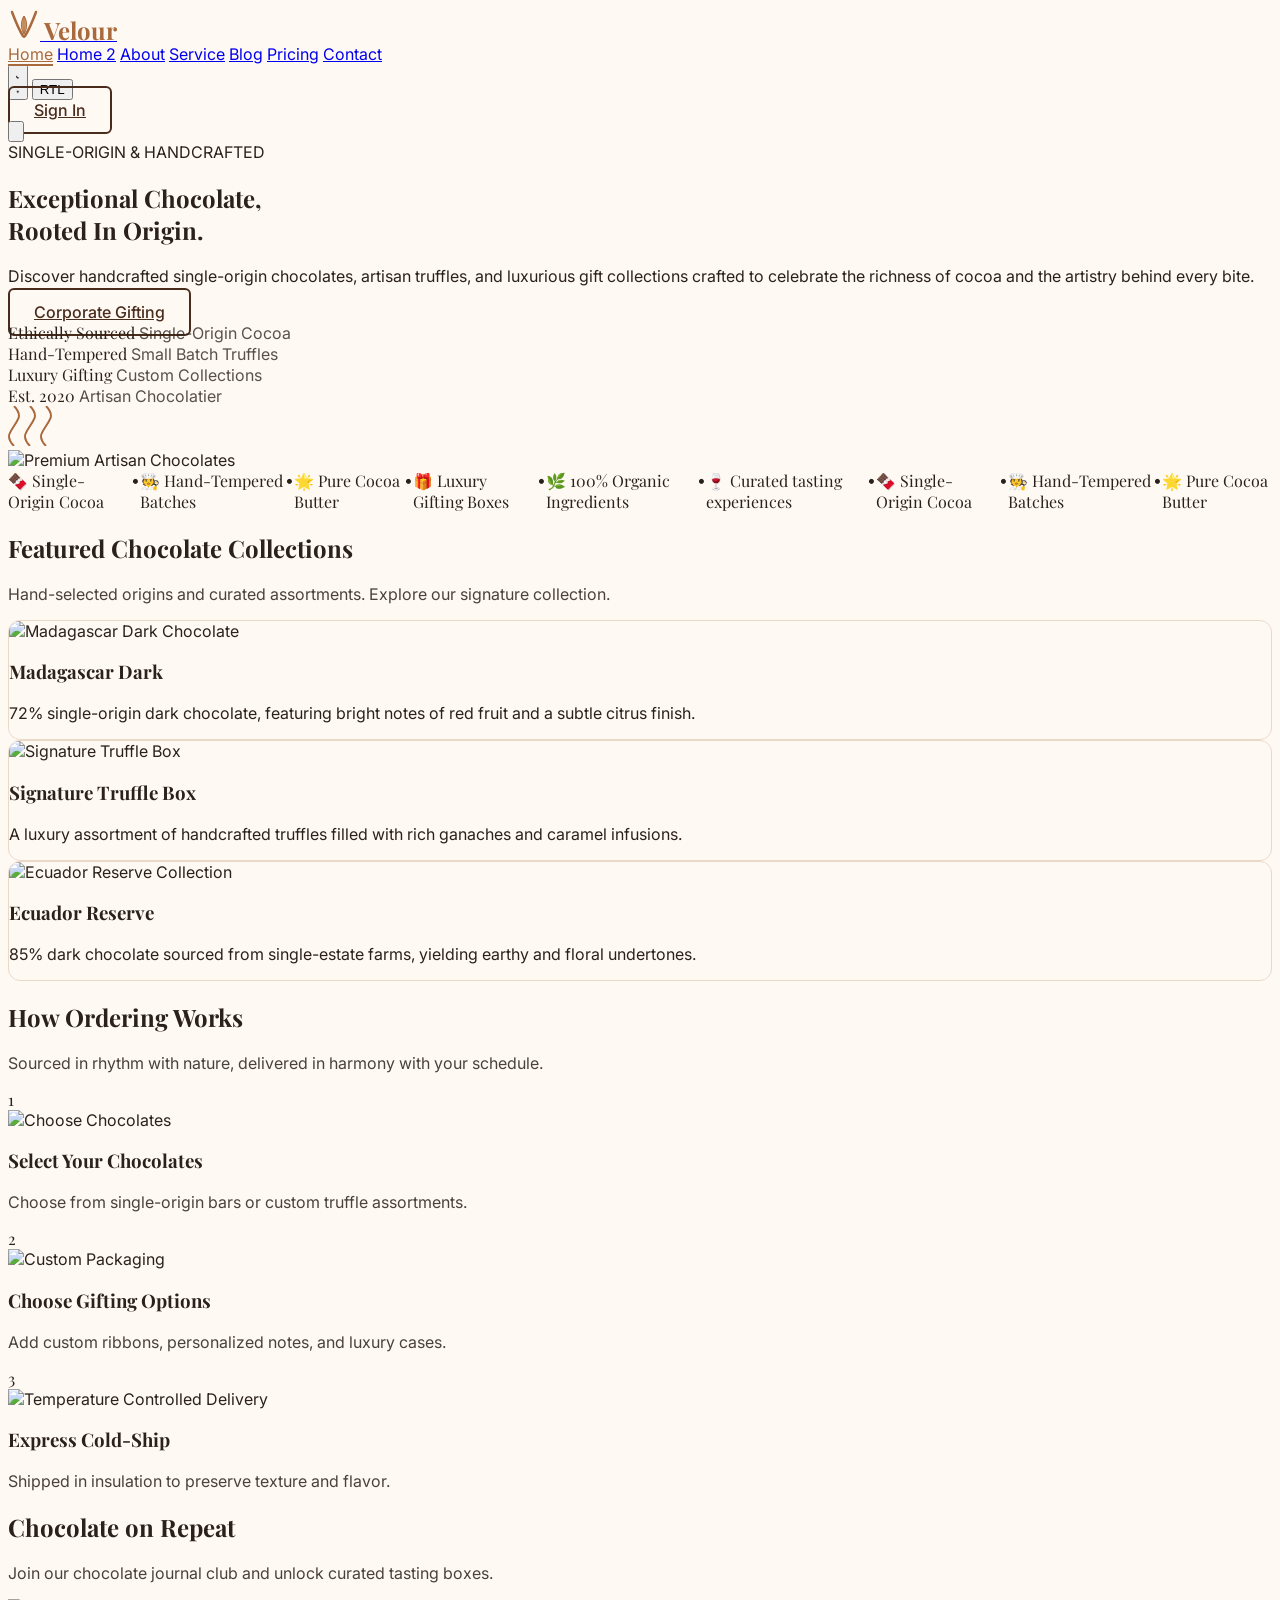
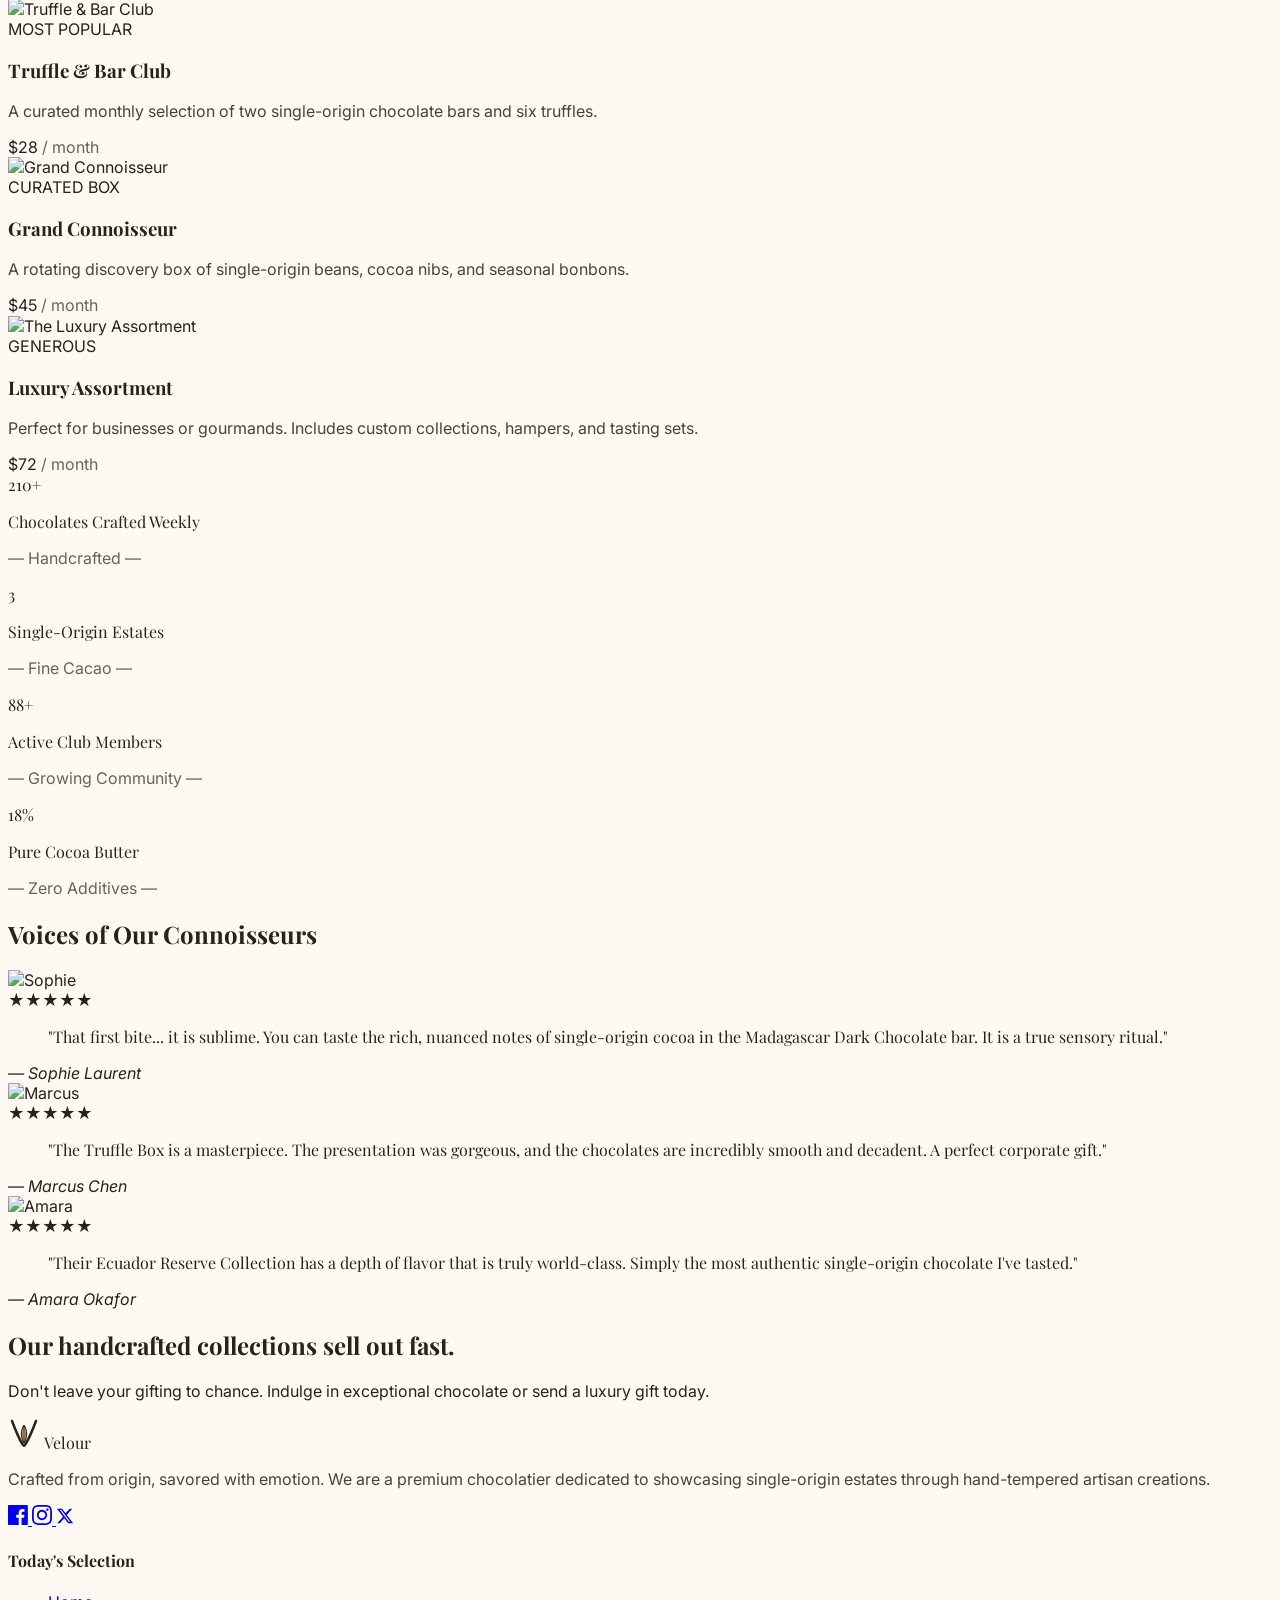
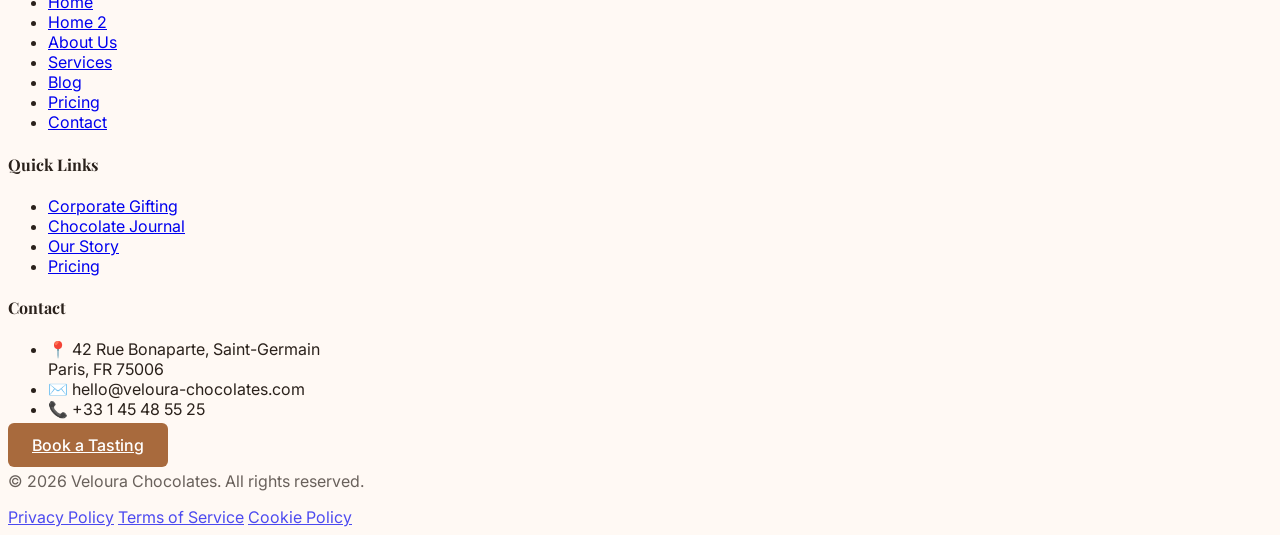
==== commit f99e7bbc: "Update website code" ====
--- a/index.html
+++ b/index.html
@@ -92,7 +92,7 @@
 
     <!-- Header -->
     <header
-        class="sticky top-0 z-[100] bg-secondary/80 dark:bg-dark-bg/80 backdrop-blur-md border-b border-border-light dark:border-dark-border h-[64px] md:h-[72px] flex items-center px-4 md:px-8">
+        class="sticky top-0 z-[100] bg-secondary/80 dark:bg-dark-bg/80 backdrop-blur-md border-b border-border-light dark:border-transparent h-[64px] md:h-[72px] flex items-center px-4 md:px-8">
         <div class="container mx-auto flex items-center justify-between w-full">
             <!-- Logo -->
             <a href="index.html" class="flex items-center gap-2">
@@ -195,13 +195,13 @@
             </div>
         </div>
         <nav class="flex flex-col gap-4 text-lg font-medium">
-            <a href="index.html" class="py-3 border-b border-border-light dark:border-dark-border text-accent">Home</a>
-            <a href="home-2.html" class="py-3 border-b border-border-light dark:border-dark-border">Home 2</a>
-            <a href="about.html" class="py-3 border-b border-border-light dark:border-dark-border">About</a>
-            <a href="service.html" class="py-3 border-b border-border-light dark:border-dark-border">Service</a>
-            <a href="blog.html" class="py-3 border-b border-border-light dark:border-dark-border">Blog</a>
-            <a href="pricing.html" class="py-3 border-b border-border-light dark:border-dark-border">Pricing</a>
-            <a href="contact.html" class="py-3 border-b border-border-light dark:border-dark-border">Contact</a>
+            <a href="index.html" class="py-3 border-b border-border-light dark:border-transparent text-accent">Home</a>
+            <a href="home-2.html" class="py-3 border-b border-border-light dark:border-transparent">Home 2</a>
+            <a href="about.html" class="py-3 border-b border-border-light dark:border-transparent">About</a>
+            <a href="service.html" class="py-3 border-b border-border-light dark:border-transparent">Service</a>
+            <a href="blog.html" class="py-3 border-b border-border-light dark:border-transparent">Blog</a>
+            <a href="pricing.html" class="py-3 border-b border-border-light dark:border-transparent">Pricing</a>
+            <a href="contact.html" class="py-3 border-b border-border-light dark:border-transparent">Contact</a>
             <div class="mt-6 flex flex-col gap-4">
                 <a href="login.html" class="btn-secondary text-center">Sign In</a>
             </div>
@@ -217,8 +217,8 @@
     <main>
         <!-- Hero Section -->
         <section
-            class="min-h-[calc(100vh-72px)] flex items-center pt-6 pb-12 md:pt-10 md:pb-20 px-6 md:px-12 overflow-hidden bg-[#FFF9F4] dark:bg-dark-bg relative">
-            <div class="container mx-auto grid grid-cols-1 xl:grid-cols-2 gap-12 items-center">
+            class="min-h-[calc(100vh-72px)] flex items-center pt-6 pb-12 md:pt-6 md:pb-12 px-6 md:px-12 overflow-hidden bg-[#FFF9F4] dark:bg-dark-bg relative">
+            <div class="container mx-auto grid grid-cols-1 xl:grid-cols-2 gap-8 xl:gap-12 items-center">
                 <!-- Hero Content -->
                 <div class="animate-heroReveal">
                     <div
@@ -230,7 +230,7 @@
                         </span>
                         SINGLE-ORIGIN & HANDCRAFTED
                     </div>
-                    <h1 class="font-playfair text-5xl md:text-7xl lg:text-8xl font-bold leading-tight mb-6">
+                    <h1 class="font-playfair text-5xl md:text-6xl lg:text-7xl font-bold leading-tight mb-4">
                         <span class="animate-doughRise" style="animation-delay: 0.2s;">
                             <span>Exceptional</span>
                         </span>
@@ -245,15 +245,15 @@
                             <span class="text-accent italic glow-warmth">Origin.</span>
                         </span>
                     </h1>
-                    <p class="text-lg md:text-xl max-w-lg mb-10 opacity-80 leading-relaxed text-balance">
+                    <p class="text-lg max-w-lg mb-6 opacity-80 leading-relaxed text-balance">
                         Discover handcrafted single-origin chocolates, artisan truffles, and luxurious gift collections crafted to celebrate the richness of cocoa and the artistry behind every bite.
                     </p>
                     <div class="flex flex-col sm:flex-row gap-4">
-                        <a href="service.html" class="btn-secondary text-lg px-8 py-4">Corporate Gifting</a>
+                        <a href="service.html" class="btn-secondary text-lg px-8 py-3">Corporate Gifting</a>
                     </div>
                     <!-- Trust Badges -->
                     <div
-                        class="grid grid-cols-2 gap-y-8 gap-x-6 mt-12 pt-8 border-t border-border-light dark:border-dark-border">
+                        class="grid grid-cols-2 gap-y-6 gap-x-6 mt-8 pt-6 border-t border-border-light dark:border-transparent">
                         <div class="flex flex-col text-left">
                             <span class="font-playfair text-xl font-bold">Ethically Sourced</span>
                             <span class="text-[10px] sm:text-xs opacity-60 uppercase font-bold tracking-widest">Single-Origin Cocoa</span>
@@ -298,7 +298,7 @@
                         </div>
                         <img src="https://encrypted-tbn0.gstatic.com/images?q=tbn:ANd9GcRQwy4iBBkhY6UUYpfo0F5B-phIfyYqDidRctVgnz7WmQ&s=10"
                             alt="Premium Artisan Chocolates"
-                            class="rounded-2xl shadow-2xl w-full h-[500px] object-cover border-8 border-white dark:border-dark-surface">
+                            class="rounded-2xl shadow-2xl w-full h-[650px] xl:h-[calc(100vh-200px)] xl:min-h-[500px] object-cover border-8 border-white dark:border-dark-surface">
                         <!-- Flour Particles -->
                         <div class="absolute inset-0 pointer-events-none overflow-hidden">
                             <div class="animate-flourDust absolute top-10 left-10 w-1 h-1 bg-white rounded-full"></div>
@@ -384,7 +384,7 @@
                             </div>
                     </div>
 
-                    <div class="bread-card relative group md:rotate-[1.5deg] hover:rotate-0 transition-transform duration-500 scroll-reveal md:col-span-2 lg:col-span-1 md:mx-auto md:max-w-md lg:max-w-none"
+                    <div class="bread-card relative group md:rotate-[1.5deg] hover:rotate-0 transition-transform duration-500 scroll-reveal md:col-span-2 lg:col-span-1 md:mx-auto lg:mx-0 md:max-w-md lg:max-w-none"
                         style="transition-delay: 0.2s;">
                         <img src="https://encrypted-tbn0.gstatic.com/images?q=tbn:ANd9GcSIsQht2_8MtHbEx-YOqPlC5fJtutiOH9Wfg9Td9C5yBw&s=10"
                             alt="Ecuador Reserve Collection"
@@ -470,7 +470,7 @@
                 </div>
 
                 <div class="grid grid-cols-1 md:grid-cols-2 lg:grid-cols-3 gap-8">
-                    <div class="subscription-card p-4 flex flex-col animate-card-rise bg-secondary dark:bg-dark-surface rounded-xl border border-border-light dark:border-dark-border"
+                    <div class="subscription-card p-4 flex flex-col animate-card-rise bg-secondary dark:bg-dark-surface rounded-xl border border-border-light dark:border-transparent"
                         style="animation-delay: 0.1s;">
                         <img src="https://images.unsplash.com/photo-1481391319762-47dff72954d9?w=800&q=80"
                             alt="Truffle & Bar Club" class="w-full h-56 object-cover rounded-xl mb-6 shadow-inner">
@@ -486,7 +486,7 @@
                         </div>
                     </div>
 
-                    <div class="subscription-card p-4 flex flex-col animate-card-rise bg-secondary dark:bg-dark-surface rounded-xl border border-border-light dark:border-dark-border"
+                    <div class="subscription-card p-4 flex flex-col animate-card-rise bg-secondary dark:bg-dark-surface rounded-xl border border-border-light dark:border-transparent"
                         style="animation-delay: 0.2s;">
                         <img src="https://encrypted-tbn0.gstatic.com/images?q=tbn:ANd9GcTvVZgNP_VTeGBJfSI_3ofqgSCq3IGb5NfInfuOeyzOkQ&s=10"
                             alt="Grand Connoisseur" class="w-full h-56 object-cover rounded-xl mb-6 shadow-inner">
@@ -502,7 +502,7 @@
                         </div>
                     </div>
 
-                    <div class="subscription-card p-4 flex flex-col animate-card-rise bg-secondary dark:bg-dark-surface rounded-xl border border-border-light dark:border-dark-border md:col-span-2 lg:col-span-1 md:mx-auto md:max-w-md lg:max-w-none"
+                    <div class="subscription-card p-4 flex flex-col animate-card-rise bg-secondary dark:bg-dark-surface rounded-xl border border-border-light dark:border-transparent md:col-span-2 lg:col-span-1 md:mx-auto lg:mx-0 md:max-w-md lg:max-w-none"
                         style="animation-delay: 0.3s;">
                         <img src="https://images.unsplash.com/photo-1513201099705-a9746e1e201f?w=800&q=80"
                             alt="The Luxury Assortment" class="w-full h-56 object-cover rounded-xl mb-6 shadow-inner">
@@ -563,11 +563,11 @@
                         <h2 class="font-playfair text-4xl font-bold mb-4">Voices of <span
                                 class="text-accent italic">Our Connoisseurs</span></h2>
                     </div>
-                    <div id="testimonial-container" class="max-w-4xl mx-auto relative h-[300px] overflow-hidden">
+                    <div id="testimonial-container" class="max-w-4xl mx-auto relative h-[450px] md:h-[300px] overflow-hidden">
                         <div
                             class="testimonial-slide active absolute inset-0 flex flex-col items-center justify-center opacity-0 scale-95 transition-all duration-700">
                             <img src="https://images.unsplash.com/photo-1438761681033-6461ffad8d80?w=100&q=80"
-                                alt="Sophie" class="w-16 h-16 rounded-full grayscale mb-6">
+                                alt="Sophie" class="w-16 h-16 rounded-full object-cover mb-6">
                             <div class="flex gap-1 mb-4 text-accent-gold">★★★★★</div>
                             <blockquote class="text-2xl md:text-3xl font-playfair italic mb-6">"That first bite... it is sublime. You can taste the rich, nuanced notes of single-origin cocoa in the Madagascar Dark Chocolate bar. It is a true sensory ritual."</blockquote>
                             <cite class="not-italic font-bold text-lg">— Sophie Laurent</cite>
@@ -575,7 +575,7 @@
                         <div
                             class="testimonial-slide absolute inset-0 flex flex-col items-center justify-center opacity-0 scale-95 transition-all duration-700">
                             <img src="https://images.unsplash.com/photo-1472099645785-5658abf4ff4e?w=100&q=80"
-                                alt="Marcus" class="w-16 h-16 rounded-full grayscale mb-6">
+                                alt="Marcus" class="w-16 h-16 rounded-full object-cover mb-6">
                             <div class="flex gap-1 mb-4 text-accent-gold">★★★★★</div>
                             <blockquote class="text-2xl md:text-3xl font-playfair italic mb-6">"The Truffle Box is a masterpiece. The presentation was gorgeous, and the chocolates are incredibly smooth and decadent. A perfect corporate gift."</blockquote>
                             <cite class="not-italic font-bold text-lg">— Marcus Chen</cite>
@@ -583,7 +583,7 @@
                         <div
                             class="testimonial-slide absolute inset-0 flex flex-col items-center justify-center opacity-0 scale-95 transition-all duration-700">
                             <img src="https://images.unsplash.com/photo-1544005313-94ddf0286df2?w=100&q=80" alt="Amara"
-                                class="w-16 h-16 rounded-full grayscale mb-6">
+                                class="w-16 h-16 rounded-full object-cover mb-6">
                             <div class="flex gap-1 mb-4 text-accent-gold">★★★★★</div>
                             <blockquote class="text-2xl md:text-3xl font-playfair italic mb-6">"Their Ecuador Reserve Collection has a depth of flavor that is truly world-class. Simply the most authentic single-origin chocolate I've tasted."</blockquote>
                             <cite class="not-italic font-bold text-lg">— Amara Okafor</cite>
@@ -595,8 +595,6 @@
             <!-- Dark CTA Split -->
             <div class="bg-accent py-20 px-6 md:px-12 relative">
                 <div class="absolute inset-0 bg-primary/20"></div>
-                <!-- Diagonal Divider -->
-                <div class="absolute -top-12 left-0 w-full h-24 bg-accent origin-bottom-left rotate-[-2deg] z-0"></div>
                 <div class="container mx-auto text-center relative z-10 scroll-reveal">
                     <h2 class="font-playfair text-4xl md:text-6xl text-white font-bold mb-6">Our handcrafted collections sell out fast.</h2>
                     <p class="text-white/80 text-lg mb-10 max-w-2xl mx-auto">Don't leave your gifting to chance. Indulge in exceptional chocolate or send a luxury gift today.</p>
@@ -606,7 +604,7 @@
     </main>
 
     <!-- Footer -->
-    <footer class="bg-primary pt-20 pb-8 px-6 md:px-12 text-[#D4B896]">
+    <footer class="bg-secondary dark:bg-dark-bg pt-20 pb-8 px-6 md:px-12 text-primary dark:text-[#D4B896]">
         <div class="container mx-auto grid grid-cols-1 md:grid-cols-2 lg:grid-cols-4 gap-12 mb-16">
             <!-- About -->
             <div class="flex flex-col gap-6">
@@ -623,7 +621,7 @@
                 <p class="text-sm leading-relaxed opacity-70">Crafted from origin, savored with emotion. We are a premium chocolatier dedicated to showcasing single-origin estates through hand-tempered artisan creations.</p>
                 <div class="flex gap-4">
                     <a href="#"
-                        class="w-10 h-10 flex items-center justify-center border border-[#D4B896]/30 rounded-full hover:border-accent hover:text-accent transition-all hover:scale-110"
+                        class="w-10 h-10 flex items-center justify-center border border-primary/30 dark:border-primary/30 dark:border-[#D4B896]/30 rounded-full hover:border-accent hover:text-accent transition-all hover:scale-110"
                         aria-label="Facebook">
                         <svg width="20" height="20" fill="currentColor" viewBox="0 0 24 24">
                             <path
@@ -631,7 +629,7 @@
                         </svg>
                     </a>
                     <a href="#"
-                        class="w-10 h-10 flex items-center justify-center border border-[#D4B896]/30 rounded-full hover:border-accent hover:text-accent transition-all hover:scale-110"
+                        class="w-10 h-10 flex items-center justify-center border border-primary/30 dark:border-primary/30 dark:border-[#D4B896]/30 rounded-full hover:border-accent hover:text-accent transition-all hover:scale-110"
                         aria-label="Instagram">
                         <svg width="20" height="20" fill="currentColor" viewBox="0 0 24 24">
                             <path
@@ -639,7 +637,7 @@
                         </svg>
                     </a>
                     <a href="#"
-                        class="w-10 h-10 flex items-center justify-center border border-[#D4B896]/30 rounded-full hover:border-accent hover:text-accent transition-all hover:scale-110"
+                        class="w-10 h-10 flex items-center justify-center border border-primary/30 dark:border-primary/30 dark:border-[#D4B896]/30 rounded-full hover:border-accent hover:text-accent transition-all hover:scale-110"
                         aria-label="X (Twitter)">
                         <svg width="18" height="18" fill="currentColor" viewBox="0 0 24 24">
                             <path
@@ -651,21 +649,21 @@
 
             <!-- Menu -->
             <div>
-                <h4 class="font-playfair text-xl font-bold text-white mb-6">Today's Selection</h4>
+                <h4 class="font-playfair text-xl font-bold text-primary dark:text-white mb-6">Today's Selection</h4>
                 <ul class="flex flex-col gap-3 text-sm">
-                    <li><a href="index.html" class="hover:text-accent transition-colors italic">Home</a></li>
-                    <li><a href="home-2.html" class="hover:text-accent transition-colors italic">Home 2</a></li>
-                    <li><a href="about.html" class="hover:text-accent transition-colors italic">About Us</a></li>
-                    <li><a href="service.html" class="hover:text-accent transition-colors italic">Services</a></li>
-                    <li><a href="blog.html" class="hover:text-accent transition-colors italic">Blog</a></li>
-                    <li><a href="pricing.html" class="hover:text-accent transition-colors italic">Pricing</a></li>
-                    <li><a href="contact.html" class="hover:text-accent transition-colors italic">Contact</a></li>
+                    <li><a href="index.html" class="hover:text-accent transition-colors">Home</a></li>
+                    <li><a href="home-2.html" class="hover:text-accent transition-colors">Home 2</a></li>
+                    <li><a href="about.html" class="hover:text-accent transition-colors">About Us</a></li>
+                    <li><a href="service.html" class="hover:text-accent transition-colors">Services</a></li>
+                    <li><a href="blog.html" class="hover:text-accent transition-colors">Blog</a></li>
+                    <li><a href="pricing.html" class="hover:text-accent transition-colors">Pricing</a></li>
+                    <li><a href="contact.html" class="hover:text-accent transition-colors">Contact</a></li>
                 </ul>
             </div>
 
             <!-- Quick Links -->
             <div>
-                <h4 class="font-playfair text-xl font-bold text-white mb-6">Quick Links</h4>
+                <h4 class="font-playfair text-xl font-bold text-primary dark:text-white mb-6">Quick Links</h4>
                 <ul class="flex flex-col gap-3 text-sm">
                     <li><a href="service.html" class="hover:text-accent transition-colors">Corporate Gifting</a></li>
                     <li><a href="blog.html" class="hover:text-accent transition-colors">Chocolate Journal</a></li>
@@ -676,7 +674,7 @@
 
             <!-- Contact -->
             <div>
-                <h4 class="font-playfair text-xl font-bold text-white mb-6">Contact</h4>
+                <h4 class="font-playfair text-xl font-bold text-primary dark:text-white mb-6">Contact</h4>
                 <ul class="flex flex-col gap-4 text-sm">
                     <li class="flex items-start gap-3">
                         <span>📍</span>
@@ -696,7 +694,7 @@
             </div>
         </div>
         <div
-            class="border-t border-[#D4B896]/10 pt-8 flex flex-col md:flex-row justify-between items-center gap-4 text-xs opacity-50">
+            class="border-t border-primary/10 dark:border-primary/10 dark:border-[#D4B896]/10 pt-8 flex flex-col md:flex-row justify-between items-center gap-4 text-xs opacity-50">
             <p>&copy; <span id="year"></span> Veloura Chocolates. All rights reserved.</p>
             <div class="flex gap-6">
                 <a href="#">Privacy Policy</a>
@@ -713,4 +711,5 @@
     </script>
 </body>
 
-</html>+</html>
+
--- a/assets/css/style.css
+++ b/assets/css/style.css
@@ -16,7 +16,7 @@
 html,
 body {
     max-width: 100%;
-    overflow-x: hidden;
+    overflow-x: clip;
     scroll-behavior: smooth;
     font-family: 'Inter', sans-serif;
     background-color: var(--bg-color);
@@ -59,12 +59,11 @@
     background-color: rgba(253, 248, 240, 0.9) !important;
     backdrop-filter: blur(16px);
     box-shadow: 0 4px 30px rgba(0, 0, 0, 0.05);
-    height: 60px !important;
 }
 
 [data-theme="dark"] header.scrolled {
     background-color: rgba(0, 0, 0, 0.9) !important;
-    border-bottom: 1px solid rgba(255, 255, 255, 0.05);
+    border-bottom: none;
 }
 
 header a[href="index.html"] svg,
@@ -350,6 +349,7 @@
 .step-card:hover .step-number {
     transform: scale(1.2) translateY(-5px);
     background-color: var(--primary);
+    color: var(--secondary);
 }
 
 /* Animation Utility Classes */
@@ -445,12 +445,28 @@
     inset-inline-end: 0;
     width: min(280px, 85vw);
     transform: translateX(100%);
-    transition: transform 0.35s cubic-bezier(0.4, 0, 0.2, 1);
+    visibility: hidden;
+    transition: transform 0.35s cubic-bezier(0.4, 0, 0.2, 1), visibility 0s 0.35s;
     z-index: 9999;
     background-color: var(--secondary);
     box-shadow: -4px 0 15px rgba(0, 0, 0, 0.1);
     overflow-y: auto;
     max-height: 100vh;
+    scrollbar-width: none; /* Firefox */
+    -ms-overflow-style: none; /* IE and Edge */
+}
+
+.sidebar-nav::-webkit-scrollbar {
+    display: none; /* Chrome, Safari and Opera */
+}
+
+.sidebar-nav a {
+    border-bottom: none !important;
+}
+
+/* Hide social placeholders in sidebar */
+.sidebar-nav .mt-auto.pb-8.flex.justify-center {
+    display: none !important;
 }
 
 .testimonial-slide.active {
@@ -460,6 +476,8 @@
 
 .sidebar-nav.open {
     transform: translateX(0);
+    visibility: visible;
+    transition: transform 0.35s cubic-bezier(0.4, 0, 0.2, 1), visibility 0s 0s;
 }
 
 [dir="rtl"] .sidebar-nav {
@@ -558,20 +576,20 @@
     transition: width 0.3s ease;
 }
 
-.nav-link-underline:hover::after {
+.nav-link-underline:hover::after,
+.nav-link-underline.active::after {
     width: 100%;
 }
 
-/* RTL Inversion for Slide Reveals */
-[dir="rtl"] .sidebar-nav {
-    inset-inline-end: auto;
-    inset-inline-start: 0;
-    transform: translateX(-100%);
-}
-
-[dir="rtl"] .sidebar-nav.open {
-    transform: translateX(0);
-}
+.nav-link-underline.active {
+    color: var(--accent) !important;
+}
+
+.sidebar-nav a.active {
+    color: var(--accent) !important;
+    font-weight: 700;
+}
+
 /* --- SCROLL TO TOP --- */
 .scroll-to-top {
     position: fixed;
@@ -602,6 +620,7 @@
 
 .scroll-to-top:hover {
     background-color: var(--primary);
+    color: var(--secondary);
     transform: translateY(-5px);
     box-shadow: 0 15px 30px rgba(44, 24, 16, 0.4);
 }
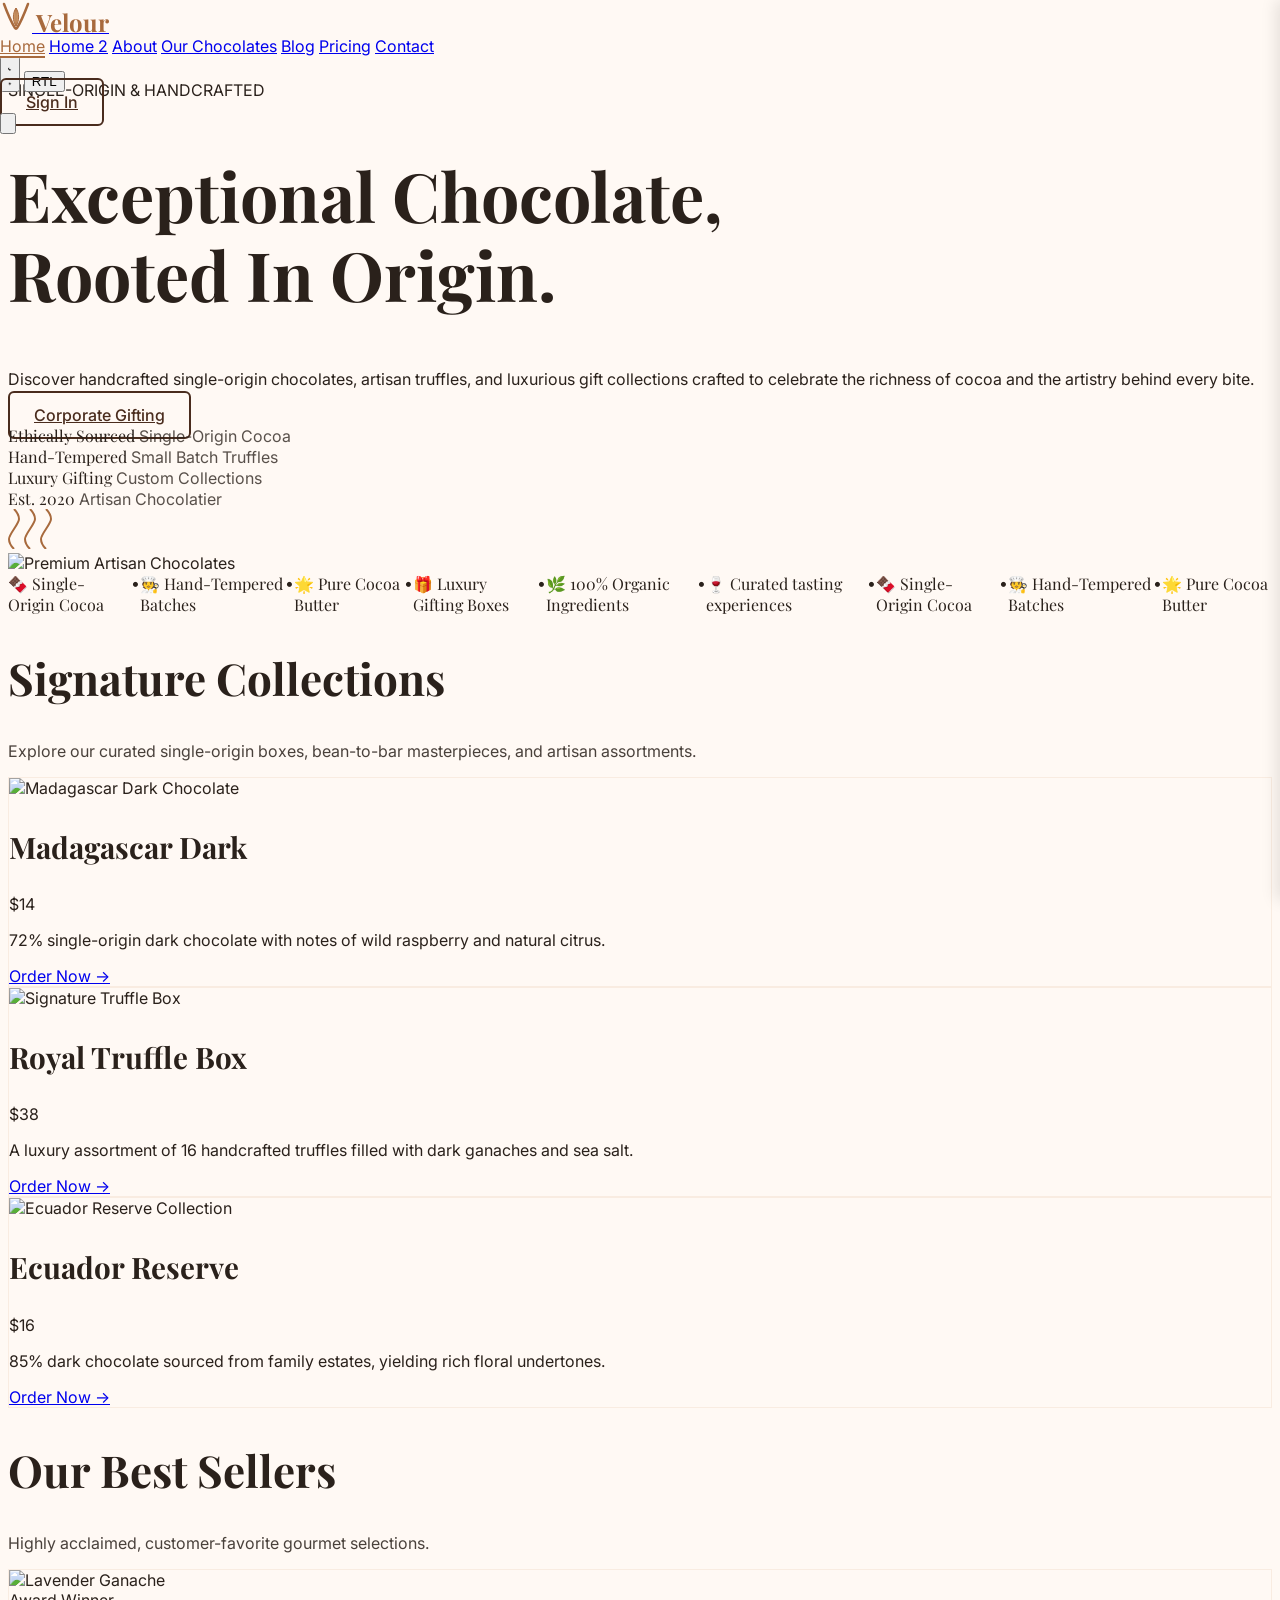
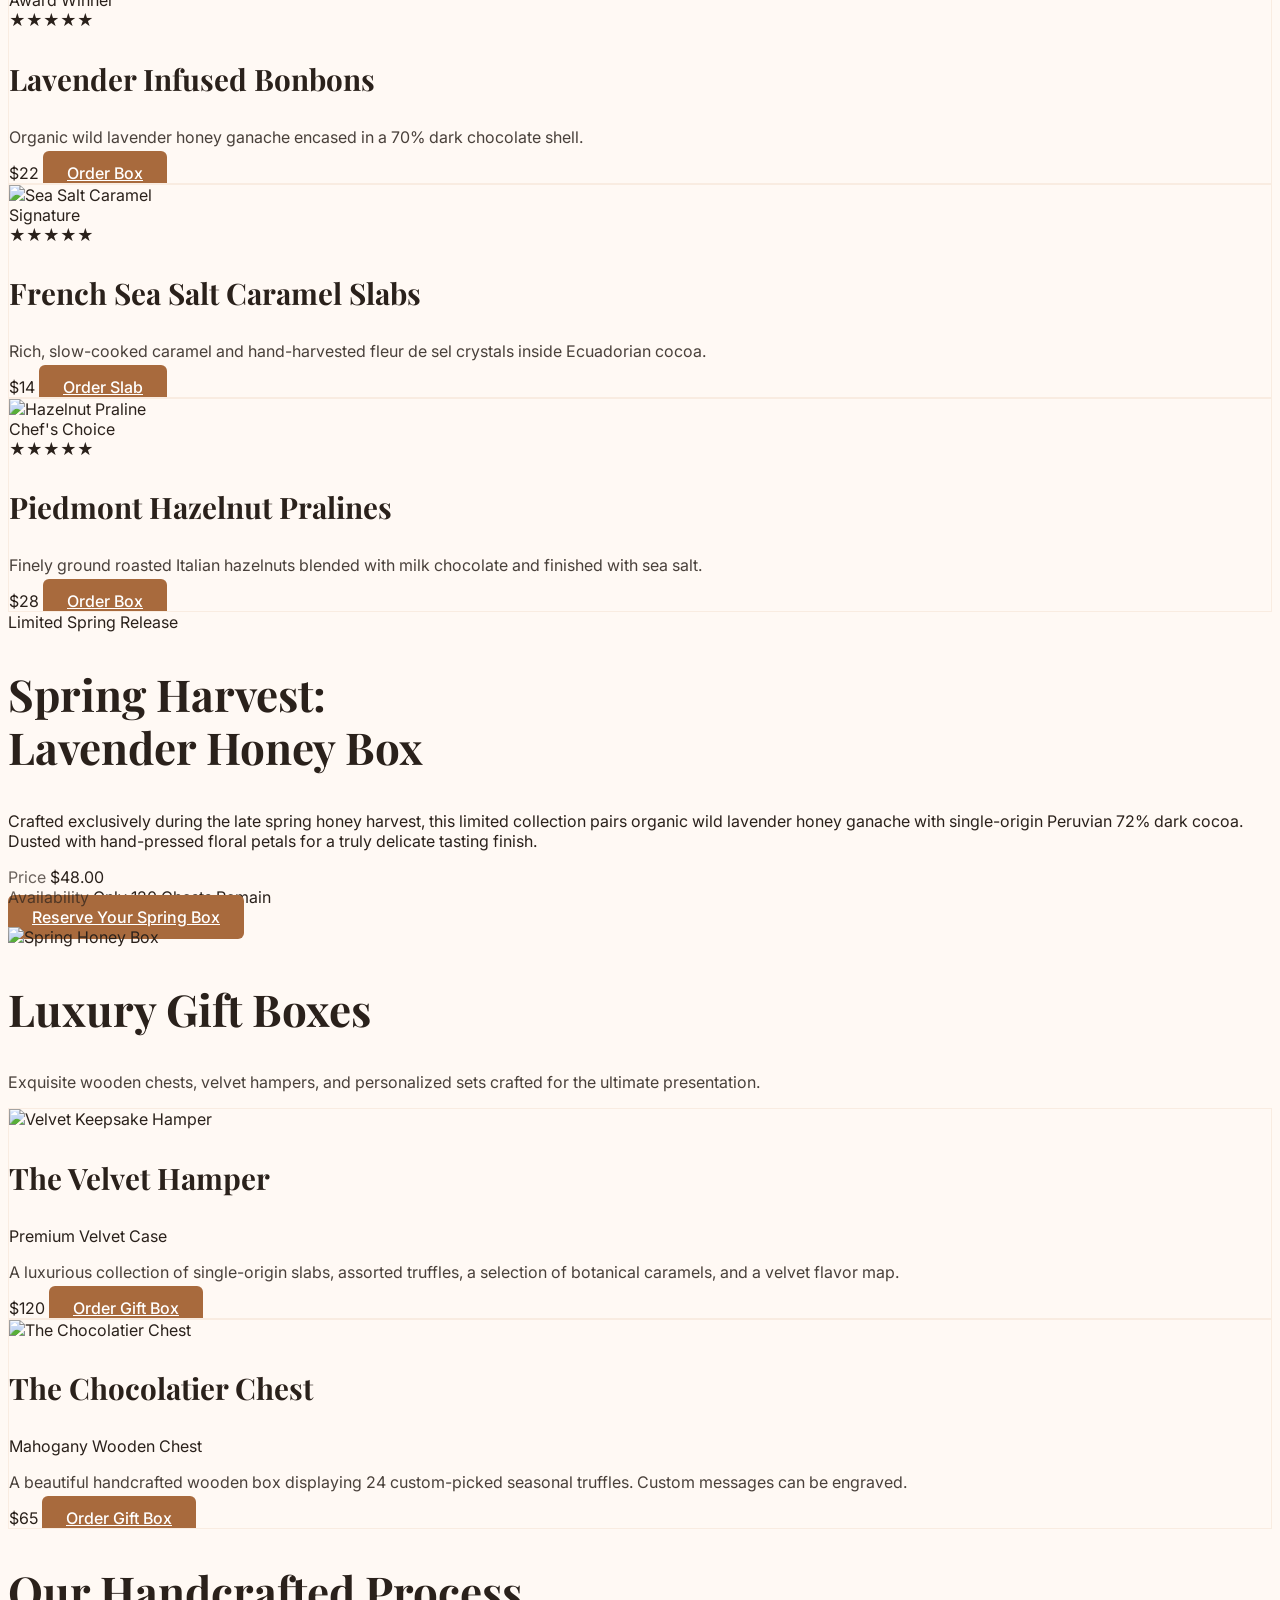
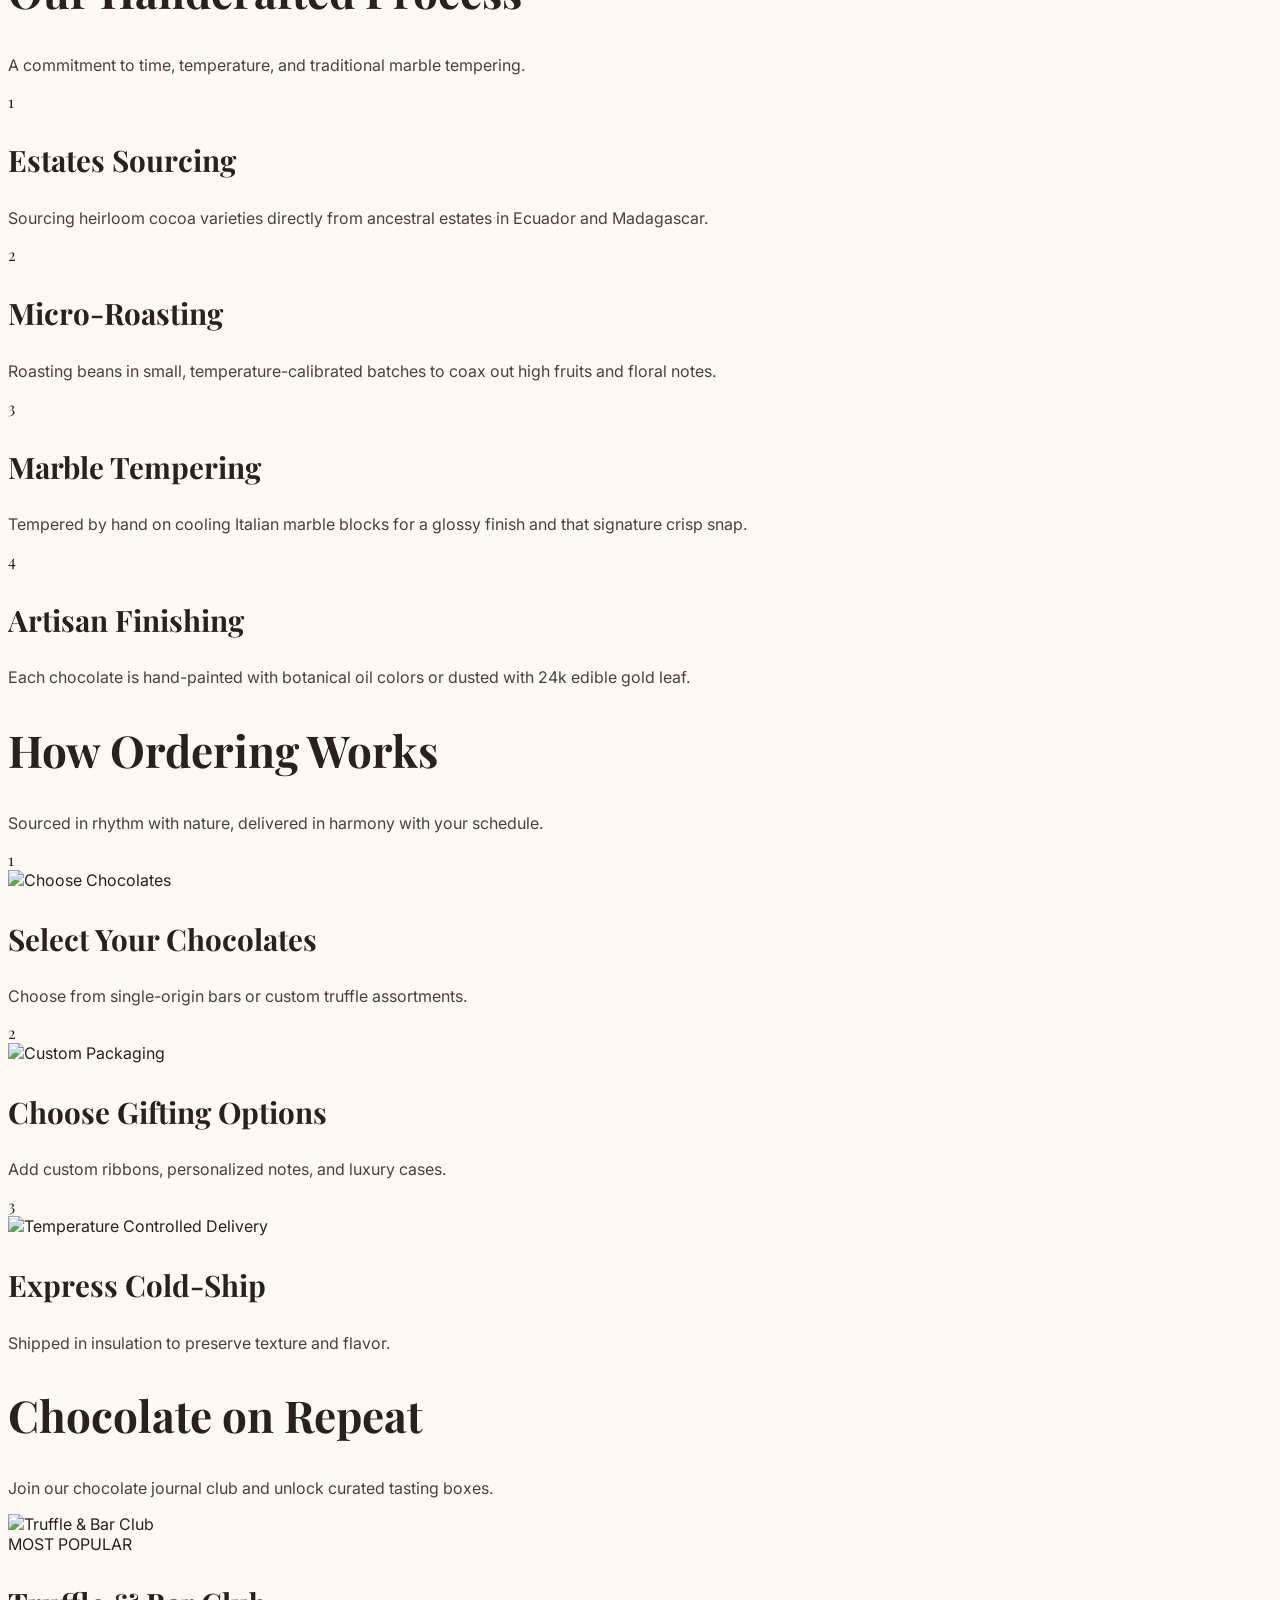
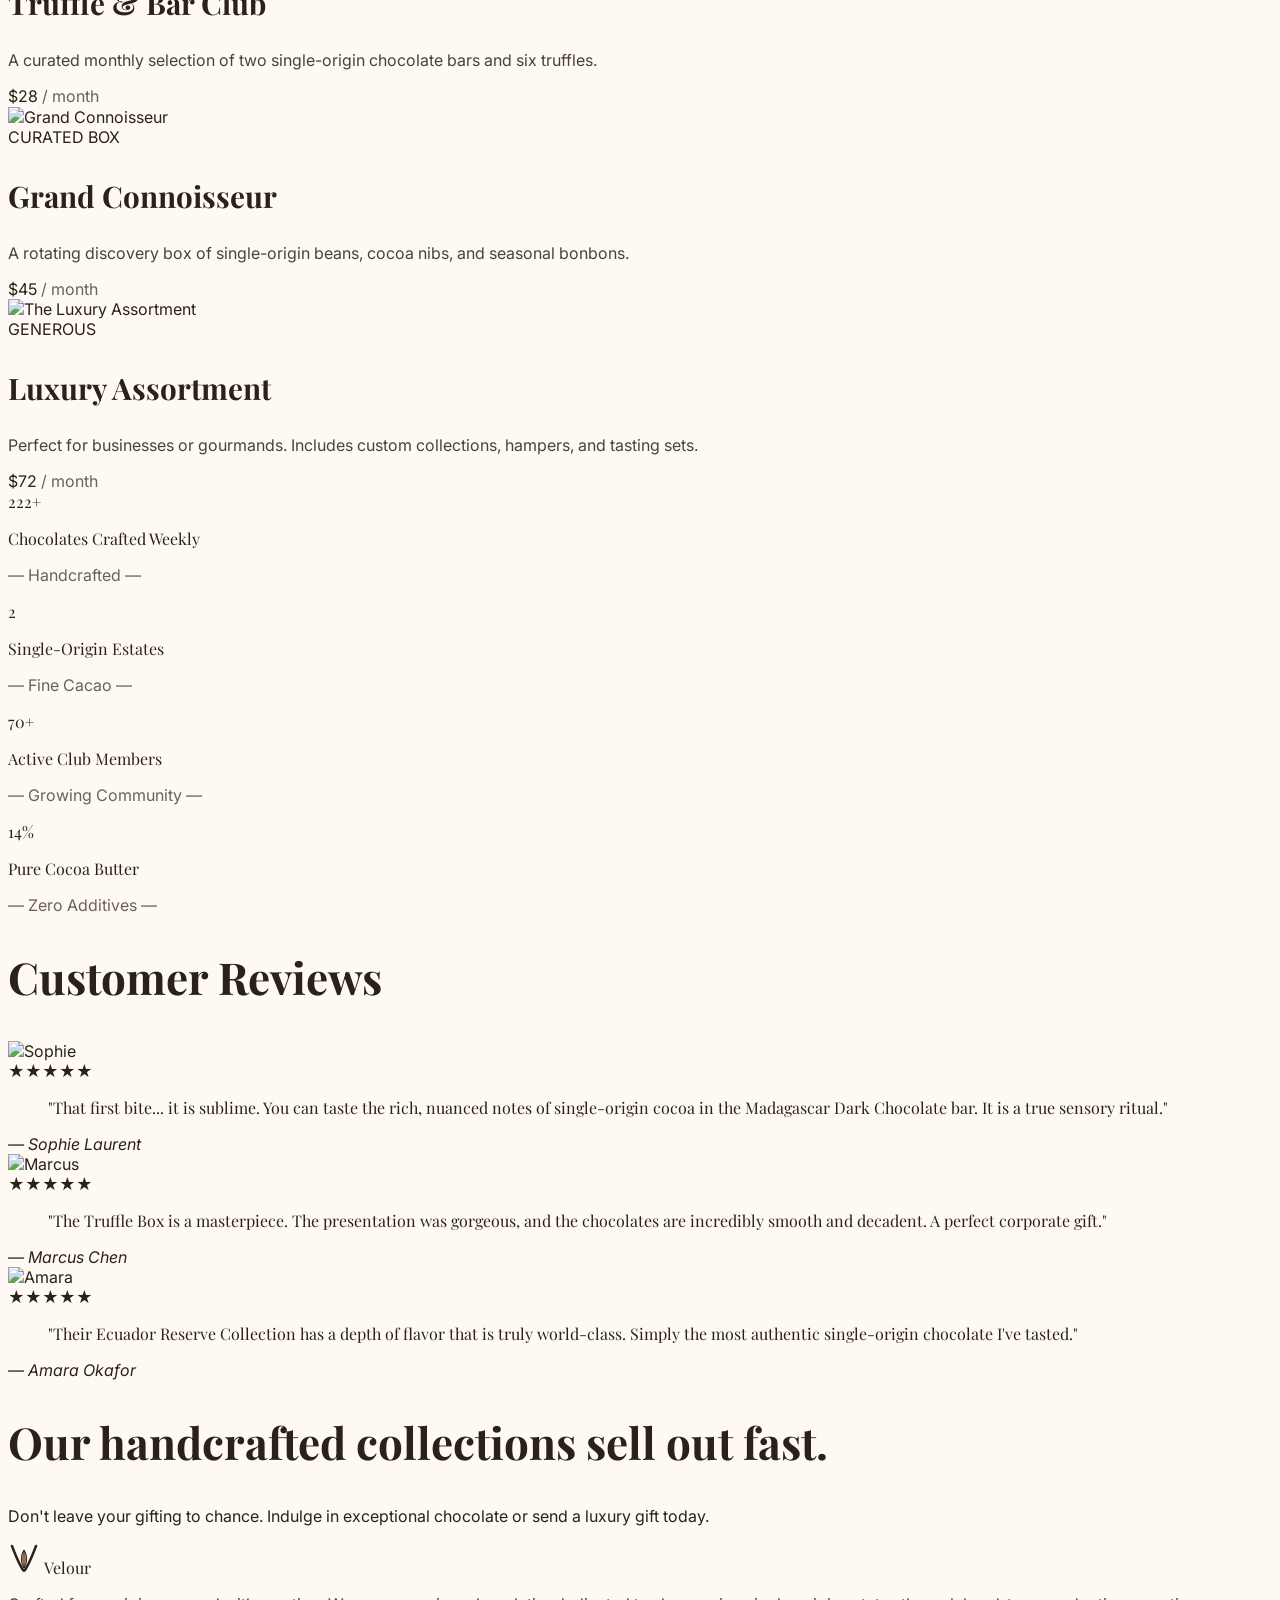
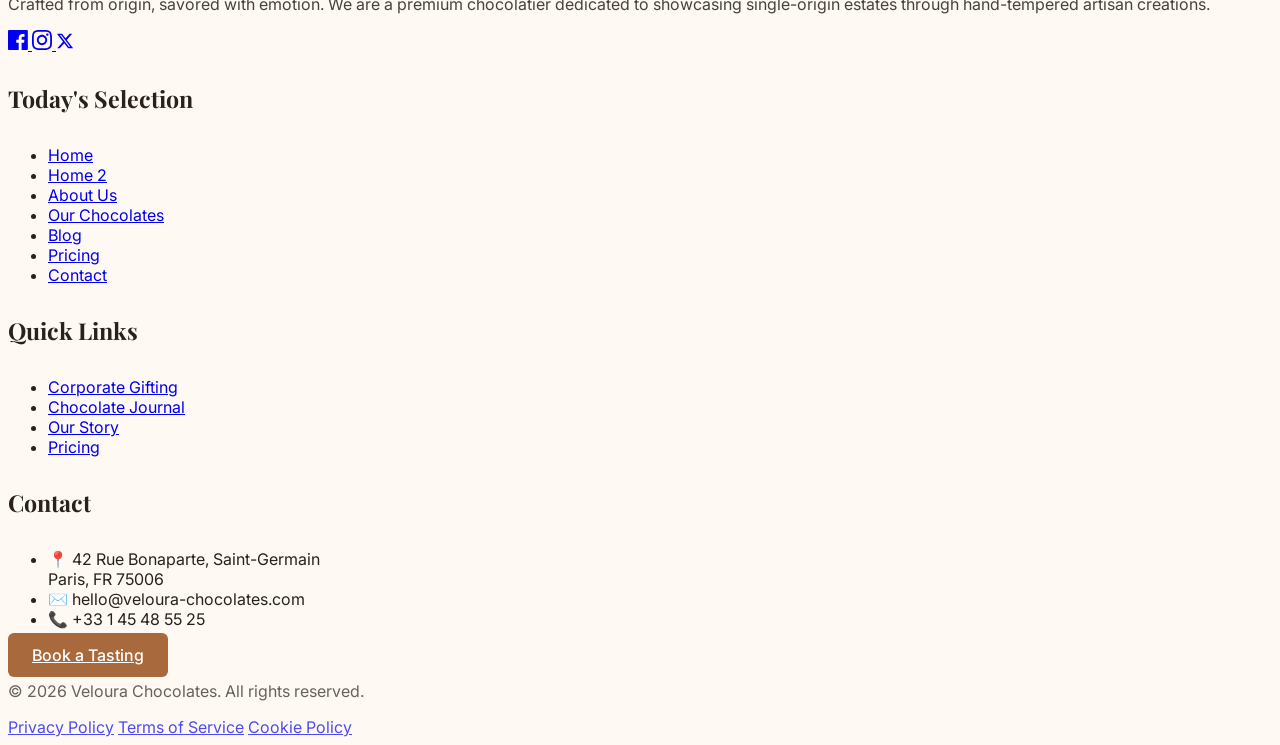
==== commit f6c01693: "Overhaul website layout, brand identity, and custom storefront pages for Artisan Chocolate & Confect" ====
--- a/index.html
+++ b/index.html
@@ -92,7 +92,7 @@
 
     <!-- Header -->
     <header
-        class="sticky top-0 z-[100] bg-secondary/80 dark:bg-dark-bg/80 backdrop-blur-md border-b border-border-light dark:border-transparent h-[64px] md:h-[72px] flex items-center px-4 md:px-8">
+        class="sticky top-0 z-[100] bg-secondary/80 dark:bg-dark-bg/80 backdrop-blur-md border-b border-border-light dark:border-dark-border h-[64px] md:h-[72px] flex items-center px-4 md:px-8">
         <div class="container mx-auto flex items-center justify-between w-full">
             <!-- Logo -->
             <a href="index.html" class="flex items-center gap-2">
@@ -114,8 +114,8 @@
                     2</a>
                 <a href="about.html"
                     class="nav-link-underline font-medium hover:text-accent transition-colors">About</a>
-                <a href="service.html"
-                    class="nav-link-underline font-medium hover:text-accent transition-colors">Service</a>
+                <a href="our-chocolates.html"
+                    class="nav-link-underline font-medium hover:text-accent transition-colors">Our Chocolates</a>
                 <a href="blog.html" class="nav-link-underline font-medium hover:text-accent transition-colors">Blog</a>
                 <a href="pricing.html"
                     class="nav-link-underline font-medium hover:text-accent transition-colors">Pricing</a>
@@ -195,13 +195,13 @@
             </div>
         </div>
         <nav class="flex flex-col gap-4 text-lg font-medium">
-            <a href="index.html" class="py-3 border-b border-border-light dark:border-transparent text-accent">Home</a>
-            <a href="home-2.html" class="py-3 border-b border-border-light dark:border-transparent">Home 2</a>
-            <a href="about.html" class="py-3 border-b border-border-light dark:border-transparent">About</a>
-            <a href="service.html" class="py-3 border-b border-border-light dark:border-transparent">Service</a>
-            <a href="blog.html" class="py-3 border-b border-border-light dark:border-transparent">Blog</a>
-            <a href="pricing.html" class="py-3 border-b border-border-light dark:border-transparent">Pricing</a>
-            <a href="contact.html" class="py-3 border-b border-border-light dark:border-transparent">Contact</a>
+            <a href="index.html" class="py-3 border-b border-border-light dark:border-dark-border text-accent">Home</a>
+            <a href="home-2.html" class="py-3 border-b border-border-light dark:border-dark-border">Home 2</a>
+            <a href="about.html" class="py-3 border-b border-border-light dark:border-dark-border">About</a>
+            <a href="our-chocolates.html" class="py-3 border-b border-border-light dark:border-dark-border">Our Chocolates</a>
+            <a href="blog.html" class="py-3 border-b border-border-light dark:border-dark-border">Blog</a>
+            <a href="pricing.html" class="py-3 border-b border-border-light dark:border-dark-border">Pricing</a>
+            <a href="contact.html" class="py-3 border-b border-border-light dark:border-dark-border">Contact</a>
             <div class="mt-6 flex flex-col gap-4">
                 <a href="login.html" class="btn-secondary text-center">Sign In</a>
             </div>
@@ -217,8 +217,8 @@
     <main>
         <!-- Hero Section -->
         <section
-            class="min-h-[calc(100vh-72px)] flex items-center pt-6 pb-12 md:pt-6 md:pb-12 px-6 md:px-12 overflow-hidden bg-[#FFF9F4] dark:bg-dark-bg relative">
-            <div class="container mx-auto grid grid-cols-1 xl:grid-cols-2 gap-8 xl:gap-12 items-center">
+            class="min-h-[calc(100vh-72px)] flex items-center pt-6 pb-12 md:pt-10 md:pb-20 px-6 md:px-12 overflow-hidden bg-[#FFF9F4] dark:bg-dark-bg relative">
+            <div class="container mx-auto grid grid-cols-1 xl:grid-cols-2 gap-12 items-center">
                 <!-- Hero Content -->
                 <div class="animate-heroReveal">
                     <div
@@ -230,30 +230,30 @@
                         </span>
                         SINGLE-ORIGIN & HANDCRAFTED
                     </div>
-                    <h1 class="font-playfair text-5xl md:text-6xl lg:text-7xl font-bold leading-tight mb-4">
-                        <span class="animate-doughRise" style="animation-delay: 0.2s;">
+                    <h1 class="font-playfair text-5xl md:text-7xl lg:text-8xl font-bold leading-tight mb-6">
+                        <span class="animate-elegantFade" style="animation-delay: 0.2s;">
                             <span>Exceptional</span>
                         </span>
-                        <span class="animate-doughRise" style="animation-delay: 0.4s;">
+                        <span class="animate-elegantFade" style="animation-delay: 0.4s;">
                             <span>Chocolate,</span>
                         </span>
                         <br>
-                        <span class="animate-doughRise" style="animation-delay: 0.6s;">
+                        <span class="animate-elegantFade" style="animation-delay: 0.6s;">
                             <span class="text-accent italic glow-warmth">Rooted In</span>
                         </span>
-                        <span class="animate-doughRise" style="animation-delay: 0.8s;">
+                        <span class="animate-elegantFade" style="animation-delay: 0.8s;">
                             <span class="text-accent italic glow-warmth">Origin.</span>
                         </span>
                     </h1>
-                    <p class="text-lg max-w-lg mb-6 opacity-80 leading-relaxed text-balance">
+                    <p class="text-lg md:text-xl max-w-lg mb-10 opacity-80 leading-relaxed text-balance">
                         Discover handcrafted single-origin chocolates, artisan truffles, and luxurious gift collections crafted to celebrate the richness of cocoa and the artistry behind every bite.
                     </p>
                     <div class="flex flex-col sm:flex-row gap-4">
-                        <a href="service.html" class="btn-secondary text-lg px-8 py-3">Corporate Gifting</a>
+                        <a href="our-chocolates.html" class="btn-secondary text-lg px-8 py-4">Corporate Gifting</a>
                     </div>
                     <!-- Trust Badges -->
                     <div
-                        class="grid grid-cols-2 gap-y-6 gap-x-6 mt-8 pt-6 border-t border-border-light dark:border-transparent">
+                        class="grid grid-cols-2 gap-y-8 gap-x-6 mt-12 pt-8 border-t border-border-light dark:border-dark-border">
                         <div class="flex flex-col text-left">
                             <span class="font-playfair text-xl font-bold">Ethically Sourced</span>
                             <span class="text-[10px] sm:text-xs opacity-60 uppercase font-bold tracking-widest">Single-Origin Cocoa</span>
@@ -277,36 +277,36 @@
                 <div class="relative flex justify-center xl:justify-end animate-heroReveal"
                     style="animation-delay: 0.3s;">
                     <div class="absolute inset-0 bg-accent/10 blur-[100px] rounded-full scale-75 animate-pulse"></div>
-                    <div class="relative z-10 w-full max-w-[500px] animate-breadRise">
+                    <div class="relative z-10 w-full max-w-[500px] animate-floatSoft">
                         <!-- Steam Animation -->
                         <div class="absolute -top-12 left-1/2 -translate-x-1/2 flex gap-4">
-                            <svg class="animate-steamRise opacity-0" width="12" height="40"
+                            <svg class="animate-goldSparkle opacity-0" width="12" height="40"
                                 style="animation-delay: 0s;">
                                 <path d="M6 40C6 40 1 35 1 30C1 25 11 15 11 10C11 5 6 0 6 0" stroke="#A86A3D"
                                     stroke-width="2" fill="none" />
                             </svg>
-                            <svg class="animate-steamRise opacity-0" width="12" height="40"
+                            <svg class="animate-goldSparkle opacity-0" width="12" height="40"
                                 style="animation-delay: 1.2s;">
                                 <path d="M6 40C6 40 1 35 1 30C1 25 11 15 11 10C11 5 6 0 6 0" stroke="#A86A3D"
                                     stroke-width="2" fill="none" />
                             </svg>
-                            <svg class="animate-steamRise opacity-0" width="12" height="40"
+                            <svg class="animate-goldSparkle opacity-0" width="12" height="40"
                                 style="animation-delay: 2.4s;">
                                 <path d="M6 40C6 40 1 35 1 30C1 25 11 15 11 10C11 5 6 0 6 0" stroke="#A86A3D"
                                     stroke-width="2" fill="none" />
                             </svg>
                         </div>
-                        <img src="https://encrypted-tbn0.gstatic.com/images?q=tbn:ANd9GcRQwy4iBBkhY6UUYpfo0F5B-phIfyYqDidRctVgnz7WmQ&s=10"
+                        <img src="https://encrypted-tbn0.gstatic.com/images?q=tbn:ANd9GcRz4pW1kbUuqBdIYPNzipirzKwQoTram2PEsbvF5zFExW1xOcdKmoKD5GU&s=10"
                             alt="Premium Artisan Chocolates"
-                            class="rounded-2xl shadow-2xl w-full h-[650px] xl:h-[calc(100vh-200px)] xl:min-h-[500px] object-cover border-8 border-white dark:border-dark-surface">
-                        <!-- Flour Particles -->
+                            class="rounded-2xl shadow-2xl w-full h-[500px] object-cover border-8 border-white dark:border-dark-surface">
+                        <!-- Cocoa Dust Sparkles -->
                         <div class="absolute inset-0 pointer-events-none overflow-hidden">
-                            <div class="animate-flourDust absolute top-10 left-10 w-1 h-1 bg-white rounded-full"></div>
-                            <div class="animate-flourDust absolute top-40 right-10 w-1 h-1 bg-white rounded-full"
+                            <div class="animate-goldSparkle absolute top-10 left-10 w-1 h-1 bg-white rounded-full"></div>
+                            <div class="animate-goldSparkle absolute top-40 right-10 w-1 h-1 bg-white rounded-full"
                                 style="animation-delay: 0.5s;"></div>
-                            <div class="animate-flourDust absolute bottom-20 left-20 w-1 h-1 bg-white rounded-full"
+                            <div class="animate-goldSparkle absolute bottom-20 left-20 w-1 h-1 bg-white rounded-full"
                                 style="animation-delay: 1.2s;"></div>
-                            <div class="animate-flourDust absolute top-1/2 left-1/2 w-1 h-1 bg-white rounded-full"
+                            <div class="animate-goldSparkle absolute top-1/2 left-1/2 w-1 h-1 bg-white rounded-full"
                                 style="animation-delay: 2s;"></div>
                         </div>
                     </div>
@@ -347,31 +347,35 @@
             </div>
         </section>
 
-        <!-- Section 2 — TODAY'S BAKE -->
+        <!-- Section 2 — SIGNATURE COLLECTIONS -->
         <section class="py-24 px-6 md:px-12 bg-secondary dark:bg-dark-bg">
             <div class="container mx-auto">
                 <div class="text-center mb-16 scroll-reveal">
-                    <h2 class="font-playfair text-4xl md:text-5xl lg:text-6xl font-bold mb-4">Featured <span
-                            class="text-accent italic">Chocolate Collections</span></h2>
-                    <p class="max-w-2xl mx-auto opacity-70">Hand-selected origins and curated assortments. Explore our signature collection.</p>
+                    <h2 class="font-playfair text-4xl md:text-5xl lg:text-6xl font-bold mb-4">Signature <span
+                            class="text-accent italic">Collections</span></h2>
+                    <p class="max-w-2xl mx-auto opacity-70">Explore our curated single-origin boxes, bean-to-bar masterpieces, and artisan assortments.</p>
                 </div>
 
                 <div class="grid grid-cols-1 md:grid-cols-2 lg:grid-cols-3 gap-8 items-center justify-center">
                     <!-- Cards with rotation -->
                     <div
-                        class="bread-card relative group md:rotate-[-1.5deg] hover:rotate-0 transition-transform duration-500 scroll-reveal">
-                        <img src="https://encrypted-tbn0.gstatic.com/images?q=tbn:ANd9GcTfYff3ZjJic828_NwqLE_0QJv6fVr6n0kThxGMn5u6RQ&s=10"
+                        class="premium-card relative group md:rotate-[-1.5deg] hover:rotate-0 transition-transform duration-500 scroll-reveal">
+                        <img src="https://images.unsplash.com/photo-1606313564200-e75d5e30476c?w=800&q=80"
                             alt="Madagascar Dark Chocolate"
                             class="w-full h-[400px] object-cover group-hover:scale-110 transition-transform duration-700">
                         <div class="absolute inset-0 bg-gradient-to-t from-primary/90 via-primary/20 to-transparent">
                         </div>
                         <div class="absolute bottom-0 left-0 p-8 w-full">
-                            <h3 class="font-playfair text-3xl text-white font-bold mb-2">Madagascar Dark</h3>
-                            <p class="text-white/80 mb-4 text-sm">72% single-origin dark chocolate, featuring bright notes of red fruit and a subtle citrus finish.</p>
+                            <div class="flex justify-between items-end mb-2">
+                                <h3 class="font-playfair text-3xl text-white font-bold">Madagascar Dark</h3>
+                                <span class="text-accent-gold font-bold text-lg">$14</span>
                             </div>
-                    </div>
-
-                    <div class="bread-card relative group rotate-0 transition-transform duration-500 scroll-reveal"
+                            <p class="text-white/80 mb-4 text-sm">72% single-origin dark chocolate with notes of wild raspberry and natural citrus.</p>
+                            <a href="our-chocolates.html" class="text-white hover:text-accent-gold transition-colors font-bold text-sm tracking-widest uppercase">Order Now &rarr;</a>
+                        </div>
+                    </div>
+
+                    <div class="premium-card relative group rotate-0 transition-transform duration-500 scroll-reveal"
                         style="transition-delay: 0.1s;">
                         <img src="https://images.unsplash.com/photo-1481391319762-47dff72954d9?w=800&q=80"
                             alt="Signature Truffle Box"
@@ -379,22 +383,217 @@
                         <div class="absolute inset-0 bg-gradient-to-t from-primary/90 via-primary/20 to-transparent">
                         </div>
                         <div class="absolute bottom-0 left-0 p-8 w-full">
-                            <h3 class="font-playfair text-3xl text-white font-bold mb-2">Signature Truffle Box</h3>
-                            <p class="text-white/80 mb-4 text-sm">A luxury assortment of handcrafted truffles filled with rich ganaches and caramel infusions.</p>
+                            <div class="flex justify-between items-end mb-2">
+                                <h3 class="font-playfair text-3xl text-white font-bold">Royal Truffle Box</h3>
+                                <span class="text-accent-gold font-bold text-lg">$38</span>
                             </div>
-                    </div>
-
-                    <div class="bread-card relative group md:rotate-[1.5deg] hover:rotate-0 transition-transform duration-500 scroll-reveal md:col-span-2 lg:col-span-1 md:mx-auto lg:mx-0 md:max-w-md lg:max-w-none"
+                            <p class="text-white/80 mb-4 text-sm">A luxury assortment of 16 handcrafted truffles filled with dark ganaches and sea salt.</p>
+                            <a href="our-chocolates.html" class="text-white hover:text-accent-gold transition-colors font-bold text-sm tracking-widest uppercase">Order Now &rarr;</a>
+                        </div>
+                    </div>
+
+                    <div class="premium-card relative group md:rotate-[1.5deg] hover:rotate-0 transition-transform duration-500 scroll-reveal md:col-span-2 lg:col-span-1 md:mx-auto md:max-w-md lg:max-w-none"
                         style="transition-delay: 0.2s;">
-                        <img src="https://encrypted-tbn0.gstatic.com/images?q=tbn:ANd9GcSIsQht2_8MtHbEx-YOqPlC5fJtutiOH9Wfg9Td9C5yBw&s=10"
+                        <img src="https://images.unsplash.com/photo-1511381939415-e44015466834?w=800&q=80"
                             alt="Ecuador Reserve Collection"
                             class="w-full h-[400px] object-cover group-hover:scale-110 transition-transform duration-700">
                         <div class="absolute inset-0 bg-gradient-to-t from-primary/90 via-primary/20 to-transparent">
                         </div>
                         <div class="absolute bottom-0 left-0 p-8 w-full">
-                            <h3 class="font-playfair text-3xl text-white font-bold mb-2">Ecuador Reserve</h3>
-                            <p class="text-white/80 mb-4 text-sm">85% dark chocolate sourced from single-estate farms, yielding earthy and floral undertones.</p>
+                            <div class="flex justify-between items-end mb-2">
+                                <h3 class="font-playfair text-3xl text-white font-bold">Ecuador Reserve</h3>
+                                <span class="text-accent-gold font-bold text-lg">$16</span>
                             </div>
+                            <p class="text-white/80 mb-4 text-sm">85% dark chocolate sourced from family estates, yielding rich floral undertones.</p>
+                            <a href="our-chocolates.html" class="text-white hover:text-accent-gold transition-colors font-bold text-sm tracking-widest uppercase">Order Now &rarr;</a>
+                        </div>
+                    </div>
+                </div>
+            </div>
+        </section>
+
+        <!-- New Section — BEST SELLERS -->
+        <section class="py-24 px-6 md:px-12 bg-[#FFF9F4] dark:bg-dark-surface/10 border-t border-border-light dark:border-dark-border">
+            <div class="container mx-auto">
+                <div class="text-center mb-16 scroll-reveal">
+                    <h2 class="font-playfair text-4xl md:text-5xl font-bold mb-4">Our <span class="text-accent italic">Best Sellers</span></h2>
+                    <p class="max-w-2xl mx-auto opacity-70">Highly acclaimed, customer-favorite gourmet selections.</p>
+                </div>
+
+                <div class="grid grid-cols-1 md:grid-cols-3 gap-8">
+                    <!-- Product 1 -->
+                    <div class="premium-card p-6 bg-secondary dark:bg-dark-surface rounded-2xl flex flex-col scroll-reveal">
+                        <img src="https://encrypted-tbn0.gstatic.com/images?q=tbn:ANd9GcTOdAjhCzOQQPqwz8-784utjIB8kTre0j5W9fD6az9haM1Kz9xadNp_Gts&s=10" alt="Lavender Ganache"
+                            class="w-full h-64 object-cover rounded-xl mb-6 shadow-sm">
+                        <div class="flex justify-between items-center mb-3">
+                            <span class="text-xs font-bold uppercase tracking-widest text-accent">Award Winner</span>
+                            <div class="text-accent-gold text-xs">★★★★★</div>
+                        </div>
+                        <h3 class="font-playfair text-2xl font-bold mb-2">Lavender Infused Bonbons</h3>
+                        <p class="text-sm opacity-70 mb-6 flex-grow">Organic wild lavender honey ganache encased in a 70% dark chocolate shell.</p>
+                        <div class="flex items-center justify-between mt-auto">
+                            <span class="text-2xl font-bold text-primary dark:text-secondary">$22</span>
+                            <a href="our-chocolates.html" class="btn-primary py-2 px-6 text-sm text-white hover:text-white">Order Box</a>
+                        </div>
+                    </div>
+
+                    <!-- Product 2 -->
+                    <div class="premium-card p-6 bg-secondary dark:bg-dark-surface rounded-2xl flex flex-col scroll-reveal" style="transition-delay: 0.1s;">
+                        <img src="https://encrypted-tbn0.gstatic.com/images?q=tbn:ANd9GcSNullKJaoJHrpoGouErQyLSEggwD_y2mVZuVOw3m1xuQ&s" alt="Sea Salt Caramel"
+                            class="w-full h-64 object-cover rounded-xl mb-6 shadow-sm">
+                        <div class="flex justify-between items-center mb-3">
+                            <span class="text-xs font-bold uppercase tracking-widest text-accent">Signature</span>
+                            <div class="text-accent-gold text-xs">★★★★★</div>
+                        </div>
+                        <h3 class="font-playfair text-2xl font-bold mb-2">French Sea Salt Caramel Slabs</h3>
+                        <p class="text-sm opacity-70 mb-6 flex-grow">Rich, slow-cooked caramel and hand-harvested fleur de sel crystals inside Ecuadorian cocoa.</p>
+                        <div class="flex items-center justify-between mt-auto">
+                            <span class="text-2xl font-bold text-primary dark:text-secondary">$14</span>
+                            <a href="our-chocolates.html" class="btn-primary py-2 px-6 text-sm text-white hover:text-white">Order Slab</a>
+                        </div>
+                    </div>
+
+                    <!-- Product 3 -->
+                    <div class="premium-card p-6 bg-secondary dark:bg-dark-surface rounded-2xl flex flex-col scroll-reveal" style="transition-delay: 0.2s;">
+                        <img src="https://encrypted-tbn0.gstatic.com/images?q=tbn:ANd9GcRcueqcO6efxH1r2DUtP482beosxJ37pN_sZ29YJBRrJt_DCP1HKs6s0Lc&s=10" alt="Hazelnut Praline"
+                            class="w-full h-64 object-cover rounded-xl mb-6 shadow-sm">
+                        <div class="flex justify-between items-center mb-3">
+                            <span class="text-xs font-bold uppercase tracking-widest text-accent">Chef's Choice</span>
+                            <div class="text-accent-gold text-xs">★★★★★</div>
+                        </div>
+                        <h3 class="font-playfair text-2xl font-bold mb-2">Piedmont Hazelnut Pralines</h3>
+                        <p class="text-sm opacity-70 mb-6 flex-grow">Finely ground roasted Italian hazelnuts blended with milk chocolate and finished with sea salt.</p>
+                        <div class="flex items-center justify-between mt-auto">
+                            <span class="text-2xl font-bold text-primary dark:text-secondary">$28</span>
+                            <a href="our-chocolates.html" class="btn-primary py-2 px-6 text-sm text-white hover:text-white">Order Box</a>
+                        </div>
+                    </div>
+                </div>
+            </div>
+        </section>
+
+        <!-- New Section — SEASONAL SPECIALS -->
+        <section class="py-24 px-6 md:px-12 bg-primary text-secondary relative overflow-hidden">
+            <div class="absolute -right-24 top-0 w-96 h-96 bg-accent opacity-10 blur-[120px] rounded-full"></div>
+            <div class="container mx-auto relative z-10">
+                <div class="flex flex-col lg:flex-row items-center gap-16">
+                    <div class="w-full lg:w-1/2 scroll-reveal">
+                        <div class="inline-block px-3 py-1 rounded-full bg-accent/25 text-accent-gold font-bold text-xs uppercase tracking-widest mb-6">
+                            Limited Spring Release
+                        </div>
+                        <h2 class="font-playfair text-4xl md:text-5xl lg:text-6xl font-bold mb-6">Spring Harvest:<br><span class="text-accent-gold italic">Lavender Honey Box</span></h2>
+                        <p class="text-lg opacity-85 mb-8 leading-relaxed">
+                            Crafted exclusively during the late spring honey harvest, this limited collection pairs organic wild lavender honey ganache with single-origin Peruvian 72% dark cocoa. Dusted with hand-pressed floral petals for a truly delicate tasting finish.
+                        </p>
+                        <div class="flex items-center gap-8 mb-10">
+                            <div>
+                                <span class="block text-xs opacity-50 uppercase tracking-wider">Price</span>
+                                <span class="text-3xl font-bold text-accent-gold">$48.00</span>
+                            </div>
+                            <div>
+                                <span class="block text-xs opacity-50 uppercase tracking-wider">Availability</span>
+                                <span class="text-lg font-bold text-white">Only 120 Chests Remain</span>
+                            </div>
+                        </div>
+                        <a href="our-chocolates.html" class="btn-primary px-10 py-4 text-white hover:text-white">Reserve Your Spring Box</a>
+                    </div>
+                    <div class="w-full lg:w-1/2 relative scroll-reveal" style="transition-delay: 0.2s;">
+                        <img src="https://images.unsplash.com/photo-1513201099705-a9746e1e201f?w=800&q=80" alt="Spring Honey Box"
+                            class="rounded-2xl shadow-2xl w-full h-[450px] object-cover border-4 border-white/10 animate-floatSoft">
+                    </div>
+                </div>
+            </div>
+        </section>
+
+        <!-- New Section — GIFT BOXES -->
+        <section class="py-24 px-6 md:px-12 bg-secondary dark:bg-dark-bg">
+            <div class="container mx-auto">
+                <div class="text-center mb-16 scroll-reveal">
+                    <h2 class="font-playfair text-4xl md:text-5xl font-bold mb-4">Luxury <span class="text-accent italic">Gift Boxes</span></h2>
+                    <p class="max-w-2xl mx-auto opacity-70">Exquisite wooden chests, velvet hampers, and personalized sets crafted for the ultimate presentation.</p>
+                </div>
+
+                <div class="grid grid-cols-1 lg:grid-cols-2 gap-12 max-w-6xl mx-auto">
+                    <!-- Gift Box 1 -->
+                    <div class="premium-card spotlight-panel p-8 rounded-3xl flex flex-col md:flex-row gap-8 scroll-reveal">
+                        <img src="https://www.dilbaghsweets.com/_next/image?url=https%3A%2F%2Fcdn.omenterprisesgroup.in%2Fuploads%2Fdilbaghsweets%2Fgift5.jpeg-fa3426f4-021c-42cd-9c8e-6231d76c236d.webp&w=3840&q=75" alt="Velvet Keepsake Hamper"
+                            class="w-full md:w-56 h-64 object-cover rounded-2xl shadow-md">
+                        <div class="flex flex-col justify-between py-2">
+                            <div>
+                                <h3 class="font-playfair text-3xl font-bold mb-2">The Velvet Hamper</h3>
+                                <p class="text-xs uppercase tracking-widest text-accent-gold mb-4 font-bold">Premium Velvet Case</p>
+                                <p class="text-sm opacity-70 mb-6">A luxurious collection of single-origin slabs, assorted truffles, a selection of botanical caramels, and a velvet flavor map.</p>
+                            </div>
+                            <div class="flex items-center justify-between mt-auto">
+                                <span class="text-3xl font-bold text-accent">$120</span>
+                                <a href="our-chocolates.html" class="btn-primary py-2 px-6 text-sm text-white hover:text-white">Order Gift Box</a>
+                            </div>
+                        </div>
+                    </div>
+
+                    <!-- Gift Box 2 -->
+                    <div class="premium-card spotlight-panel p-8 rounded-3xl flex flex-col md:flex-row gap-8 scroll-reveal" style="transition-delay: 0.1s;">
+                        <img src="https://encrypted-tbn0.gstatic.com/images?q=tbn:ANd9GcQQod450VQqw79C7NQl3HQMocBKRsqSHsQJnOfmWtnmyAyajPXt4AAHHO3m&s=10" alt="The Chocolatier Chest"
+                            class="w-full md:w-56 h-64 object-cover rounded-2xl shadow-md">
+                        <div class="flex flex-col justify-between py-2">
+                            <div>
+                                <h3 class="font-playfair text-3xl font-bold mb-2">The Chocolatier Chest</h3>
+                                <p class="text-xs uppercase tracking-widest text-accent-gold mb-4 font-bold">Mahogany Wooden Chest</p>
+                                <p class="text-sm opacity-70 mb-6">A beautiful handcrafted wooden box displaying 24 custom-picked seasonal truffles. Custom messages can be engraved.</p>
+                            </div>
+                            <div class="flex items-center justify-between mt-auto">
+                                <span class="text-3xl font-bold text-accent">$65</span>
+                                <a href="our-chocolates.html" class="btn-primary py-2 px-6 text-sm text-white hover:text-white">Order Gift Box</a>
+                            </div>
+                        </div>
+                    </div>
+                </div>
+            </div>
+        </section>
+
+        <!-- New Section — HANDCRAFTED PROCESS -->
+        <section class="py-24 px-6 md:px-12 bg-[#FFF9F4] dark:bg-dark-surface/10 border-y border-border-light dark:border-dark-border">
+            <div class="container mx-auto">
+                <div class="text-center mb-20 scroll-reveal">
+                    <h2 class="font-playfair text-4xl md:text-5xl font-bold mb-4">Our <span class="text-accent italic">Handcrafted Process</span></h2>
+                    <p class="max-w-2xl mx-auto opacity-70">A commitment to time, temperature, and traditional marble tempering.</p>
+                </div>
+
+                <div class="grid grid-cols-1 sm:grid-cols-2 lg:grid-cols-4 gap-8">
+                    <!-- Process Step 1 -->
+                    <div class="flex flex-col items-center text-center scroll-reveal group">
+                        <div class="w-16 h-16 rounded-full bg-accent/20 flex items-center justify-center mb-6 group-hover:bg-accent transition-colors duration-500">
+                            <span class="text-2xl text-accent group-hover:text-white font-playfair font-bold">1</span>
+                        </div>
+                        <h3 class="font-playfair text-2xl font-bold mb-3">Estates Sourcing</h3>
+                        <p class="text-sm opacity-70">Sourcing heirloom cocoa varieties directly from ancestral estates in Ecuador and Madagascar.</p>
+                    </div>
+
+                    <!-- Process Step 2 -->
+                    <div class="flex flex-col items-center text-center scroll-reveal group" style="transition-delay: 0.1s;">
+                        <div class="w-16 h-16 rounded-full bg-accent/20 flex items-center justify-center mb-6 group-hover:bg-accent transition-colors duration-500">
+                            <span class="text-2xl text-accent group-hover:text-white font-playfair font-bold">2</span>
+                        </div>
+                        <h3 class="font-playfair text-2xl font-bold mb-3">Micro-Roasting</h3>
+                        <p class="text-sm opacity-70">Roasting beans in small, temperature-calibrated batches to coax out high fruits and floral notes.</p>
+                    </div>
+
+                    <!-- Process Step 3 -->
+                    <div class="flex flex-col items-center text-center scroll-reveal group" style="transition-delay: 0.2s;">
+                        <div class="w-16 h-16 rounded-full bg-accent/20 flex items-center justify-center mb-6 group-hover:bg-accent transition-colors duration-500">
+                            <span class="text-2xl text-accent group-hover:text-white font-playfair font-bold">3</span>
+                        </div>
+                        <h3 class="font-playfair text-2xl font-bold mb-3">Marble Tempering</h3>
+                        <p class="text-sm opacity-70">Tempered by hand on cooling Italian marble blocks for a glossy finish and that signature crisp snap.</p>
+                    </div>
+
+                    <!-- Process Step 4 -->
+                    <div class="flex flex-col items-center text-center scroll-reveal group" style="transition-delay: 0.3s;">
+                        <div class="w-16 h-16 rounded-full bg-accent/20 flex items-center justify-center mb-6 group-hover:bg-accent transition-colors duration-500">
+                            <span class="text-2xl text-accent group-hover:text-white font-playfair font-bold">4</span>
+                        </div>
+                        <h3 class="font-playfair text-2xl font-bold mb-3">Artisan Finishing</h3>
+                        <p class="text-sm opacity-70">Each chocolate is hand-painted with botanical oil colors or dusted with 24k edible gold leaf.</p>
                     </div>
                 </div>
             </div>
@@ -421,7 +620,7 @@
                             class="step-number w-16 h-16 rounded-full bg-accent text-white flex items-center justify-center font-playfair text-2xl font-bold mb-8 shadow-xl shadow-accent/20">
                             1</div>
                         <div class="relative mb-6">
-                            <img src="https://encrypted-tbn0.gstatic.com/images?q=tbn:ANd9GcSbdNa6rxsOH9aivg9YIOrwf8cv86c9efgsWVh9xC94Pg&s=10"
+                            <img src="https://encrypted-tbn0.gstatic.com/images?q=tbn:ANd9GcSxCKq5HZO3cmmvqaDRhz_qQYIxXBNz6kaJuxneLKXF0M0_Bxezpd4ovjv2&s=10"
                                 alt="Choose Chocolates"
                                 class="w-48 h-48 object-cover rounded-full border-4 border-white dark:border-dark-bg shadow-lg">
                         </div>
@@ -435,7 +634,7 @@
                             class="step-number w-16 h-16 rounded-full bg-accent text-white flex items-center justify-center font-playfair text-2xl font-bold mb-8 shadow-xl shadow-accent/20">
                             2</div>
                         <div class="relative mb-6">
-                            <img src="https://encrypted-tbn0.gstatic.com/images?q=tbn:ANd9GcTtT0WHEtve4ZkAP60gHG5HY1CcSA54E6qMEqT17lOm5g&s=10"
+                            <img src="https://encrypted-tbn0.gstatic.com/images?q=tbn:ANd9GcSzWcyq0EwaGKC03woH7PuWDE5ZUqM68gNQJxIVGgXL-_EVyL8XGyknO0J_&s=10"
                                 alt="Custom Packaging"
                                 class="w-48 h-48 object-cover rounded-full border-4 border-white dark:border-dark-bg shadow-lg">
                         </div>
@@ -449,7 +648,7 @@
                             class="step-number w-16 h-16 rounded-full bg-accent text-white flex items-center justify-center font-playfair text-2xl font-bold mb-8 shadow-xl shadow-accent/20">
                             3</div>
                         <div class="relative mb-6">
-                            <img src="https://encrypted-tbn0.gstatic.com/images?q=tbn:ANd9GcREZ6WBkKrKsafLzdLngl-bQaCLdITUXfEpsS-5ZcTt2w&s=10"
+                            <img src="https://images.unsplash.com/photo-1587314168485-3236d6710814?w=600&q=80"
                                 alt="Temperature Controlled Delivery"
                                 class="w-48 h-48 object-cover rounded-full border-4 border-white dark:border-dark-bg shadow-lg">
                         </div>
@@ -470,7 +669,7 @@
                 </div>
 
                 <div class="grid grid-cols-1 md:grid-cols-2 lg:grid-cols-3 gap-8">
-                    <div class="subscription-card p-4 flex flex-col animate-card-rise bg-secondary dark:bg-dark-surface rounded-xl border border-border-light dark:border-transparent"
+                    <div class="subscription-card p-4 flex flex-col animate-card-rise bg-secondary dark:bg-dark-surface rounded-xl border border-border-light dark:border-dark-border"
                         style="animation-delay: 0.1s;">
                         <img src="https://images.unsplash.com/photo-1481391319762-47dff72954d9?w=800&q=80"
                             alt="Truffle & Bar Club" class="w-full h-56 object-cover rounded-xl mb-6 shadow-inner">
@@ -486,9 +685,9 @@
                         </div>
                     </div>
 
-                    <div class="subscription-card p-4 flex flex-col animate-card-rise bg-secondary dark:bg-dark-surface rounded-xl border border-border-light dark:border-transparent"
+                    <div class="subscription-card p-4 flex flex-col animate-card-rise bg-secondary dark:bg-dark-surface rounded-xl border border-border-light dark:border-dark-border"
                         style="animation-delay: 0.2s;">
-                        <img src="https://encrypted-tbn0.gstatic.com/images?q=tbn:ANd9GcTvVZgNP_VTeGBJfSI_3ofqgSCq3IGb5NfInfuOeyzOkQ&s=10"
+                        <img src="https://encrypted-tbn0.gstatic.com/images?q=tbn:ANd9GcSAmsrmgHmFWuJdv8V0fFyyeHUWC3zE2qox9K9z80I2zJ7lPakOqUIs1fk&s=10"
                             alt="Grand Connoisseur" class="w-full h-56 object-cover rounded-xl mb-6 shadow-inner">
                         <div class="px-4 pb-4 flex flex-col grow">
                             <span class="text-xs font-bold uppercase tracking-widest text-accent-gold mb-2">CURATED
@@ -502,9 +701,9 @@
                         </div>
                     </div>
 
-                    <div class="subscription-card p-4 flex flex-col animate-card-rise bg-secondary dark:bg-dark-surface rounded-xl border border-border-light dark:border-transparent md:col-span-2 lg:col-span-1 md:mx-auto lg:mx-0 md:max-w-md lg:max-w-none"
+                    <div class="subscription-card p-4 flex flex-col animate-card-rise bg-secondary dark:bg-dark-surface rounded-xl border border-border-light dark:border-dark-border md:col-span-2 lg:col-span-1 md:mx-auto md:max-w-md lg:max-w-none"
                         style="animation-delay: 0.3s;">
-                        <img src="https://images.unsplash.com/photo-1513201099705-a9746e1e201f?w=800&q=80"
+                        <img src="https://encrypted-tbn0.gstatic.com/images?q=tbn:ANd9GcR65r_jPeXh4theAMJBkoyV1kT1Vhe6LAATZOYH9SCqWdRMEMdfYnmYEMGm&s=10"
                             alt="The Luxury Assortment" class="w-full h-56 object-cover rounded-xl mb-6 shadow-inner">
                         <div class="px-4 pb-4 flex flex-col grow">
                             <span
@@ -521,7 +720,7 @@
             </div>
         </section>
 
-        <!-- Section 5 — BAKERY STATS -->
+        <!-- Section 5 — CONFECTIONERY STATS -->
         <section class="py-24 px-6 md:px-12 bg-[#FFF9F4] dark:bg-dark-surface/10 relative overflow-hidden">
             <div class="linen-texture absolute inset-0 opacity-20"></div>
             <div class="container mx-auto relative z-10">
@@ -560,14 +759,13 @@
             <div class="py-24 px-6 md:px-12">
                 <div class="container mx-auto text-center">
                     <div class="mb-12 scroll-reveal">
-                        <h2 class="font-playfair text-4xl font-bold mb-4">Voices of <span
-                                class="text-accent italic">Our Connoisseurs</span></h2>
-                    </div>
-                    <div id="testimonial-container" class="max-w-4xl mx-auto relative h-[450px] md:h-[300px] overflow-hidden">
+                        <h2 class="font-playfair text-4xl font-bold mb-4">Customer <span class="text-accent italic">Reviews</span></h2>
+                    </div>
+                    <div id="testimonial-container" class="max-w-4xl mx-auto relative h-[300px] overflow-hidden">
                         <div
                             class="testimonial-slide active absolute inset-0 flex flex-col items-center justify-center opacity-0 scale-95 transition-all duration-700">
                             <img src="https://images.unsplash.com/photo-1438761681033-6461ffad8d80?w=100&q=80"
-                                alt="Sophie" class="w-16 h-16 rounded-full object-cover mb-6">
+                                alt="Sophie" class="w-16 h-16 rounded-full grayscale mb-6">
                             <div class="flex gap-1 mb-4 text-accent-gold">★★★★★</div>
                             <blockquote class="text-2xl md:text-3xl font-playfair italic mb-6">"That first bite... it is sublime. You can taste the rich, nuanced notes of single-origin cocoa in the Madagascar Dark Chocolate bar. It is a true sensory ritual."</blockquote>
                             <cite class="not-italic font-bold text-lg">— Sophie Laurent</cite>
@@ -575,7 +773,7 @@
                         <div
                             class="testimonial-slide absolute inset-0 flex flex-col items-center justify-center opacity-0 scale-95 transition-all duration-700">
                             <img src="https://images.unsplash.com/photo-1472099645785-5658abf4ff4e?w=100&q=80"
-                                alt="Marcus" class="w-16 h-16 rounded-full object-cover mb-6">
+                                alt="Marcus" class="w-16 h-16 rounded-full grayscale mb-6">
                             <div class="flex gap-1 mb-4 text-accent-gold">★★★★★</div>
                             <blockquote class="text-2xl md:text-3xl font-playfair italic mb-6">"The Truffle Box is a masterpiece. The presentation was gorgeous, and the chocolates are incredibly smooth and decadent. A perfect corporate gift."</blockquote>
                             <cite class="not-italic font-bold text-lg">— Marcus Chen</cite>
@@ -583,7 +781,7 @@
                         <div
                             class="testimonial-slide absolute inset-0 flex flex-col items-center justify-center opacity-0 scale-95 transition-all duration-700">
                             <img src="https://images.unsplash.com/photo-1544005313-94ddf0286df2?w=100&q=80" alt="Amara"
-                                class="w-16 h-16 rounded-full object-cover mb-6">
+                                class="w-16 h-16 rounded-full grayscale mb-6">
                             <div class="flex gap-1 mb-4 text-accent-gold">★★★★★</div>
                             <blockquote class="text-2xl md:text-3xl font-playfair italic mb-6">"Their Ecuador Reserve Collection has a depth of flavor that is truly world-class. Simply the most authentic single-origin chocolate I've tasted."</blockquote>
                             <cite class="not-italic font-bold text-lg">— Amara Okafor</cite>
@@ -595,6 +793,8 @@
             <!-- Dark CTA Split -->
             <div class="bg-accent py-20 px-6 md:px-12 relative">
                 <div class="absolute inset-0 bg-primary/20"></div>
+                <!-- Diagonal Divider -->
+                <div class="absolute -top-12 left-0 w-full h-24 bg-accent origin-bottom-left rotate-[-2deg] z-0"></div>
                 <div class="container mx-auto text-center relative z-10 scroll-reveal">
                     <h2 class="font-playfair text-4xl md:text-6xl text-white font-bold mb-6">Our handcrafted collections sell out fast.</h2>
                     <p class="text-white/80 text-lg mb-10 max-w-2xl mx-auto">Don't leave your gifting to chance. Indulge in exceptional chocolate or send a luxury gift today.</p>
@@ -604,7 +804,7 @@
     </main>
 
     <!-- Footer -->
-    <footer class="bg-secondary dark:bg-dark-bg pt-20 pb-8 px-6 md:px-12 text-primary dark:text-[#D4B896]">
+    <footer class="bg-primary pt-20 pb-8 px-6 md:px-12 text-[#D4B896]">
         <div class="container mx-auto grid grid-cols-1 md:grid-cols-2 lg:grid-cols-4 gap-12 mb-16">
             <!-- About -->
             <div class="flex flex-col gap-6">
@@ -621,7 +821,7 @@
                 <p class="text-sm leading-relaxed opacity-70">Crafted from origin, savored with emotion. We are a premium chocolatier dedicated to showcasing single-origin estates through hand-tempered artisan creations.</p>
                 <div class="flex gap-4">
                     <a href="#"
-                        class="w-10 h-10 flex items-center justify-center border border-primary/30 dark:border-primary/30 dark:border-[#D4B896]/30 rounded-full hover:border-accent hover:text-accent transition-all hover:scale-110"
+                        class="w-10 h-10 flex items-center justify-center border border-[#D4B896]/30 rounded-full hover:border-accent hover:text-accent transition-all hover:scale-110"
                         aria-label="Facebook">
                         <svg width="20" height="20" fill="currentColor" viewBox="0 0 24 24">
                             <path
@@ -629,7 +829,7 @@
                         </svg>
                     </a>
                     <a href="#"
-                        class="w-10 h-10 flex items-center justify-center border border-primary/30 dark:border-primary/30 dark:border-[#D4B896]/30 rounded-full hover:border-accent hover:text-accent transition-all hover:scale-110"
+                        class="w-10 h-10 flex items-center justify-center border border-[#D4B896]/30 rounded-full hover:border-accent hover:text-accent transition-all hover:scale-110"
                         aria-label="Instagram">
                         <svg width="20" height="20" fill="currentColor" viewBox="0 0 24 24">
                             <path
@@ -637,7 +837,7 @@
                         </svg>
                     </a>
                     <a href="#"
-                        class="w-10 h-10 flex items-center justify-center border border-primary/30 dark:border-primary/30 dark:border-[#D4B896]/30 rounded-full hover:border-accent hover:text-accent transition-all hover:scale-110"
+                        class="w-10 h-10 flex items-center justify-center border border-[#D4B896]/30 rounded-full hover:border-accent hover:text-accent transition-all hover:scale-110"
                         aria-label="X (Twitter)">
                         <svg width="18" height="18" fill="currentColor" viewBox="0 0 24 24">
                             <path
@@ -649,23 +849,23 @@
 
             <!-- Menu -->
             <div>
-                <h4 class="font-playfair text-xl font-bold text-primary dark:text-white mb-6">Today's Selection</h4>
+                <h4 class="font-playfair text-xl font-bold text-white mb-6">Today's Selection</h4>
                 <ul class="flex flex-col gap-3 text-sm">
-                    <li><a href="index.html" class="hover:text-accent transition-colors">Home</a></li>
-                    <li><a href="home-2.html" class="hover:text-accent transition-colors">Home 2</a></li>
-                    <li><a href="about.html" class="hover:text-accent transition-colors">About Us</a></li>
-                    <li><a href="service.html" class="hover:text-accent transition-colors">Services</a></li>
-                    <li><a href="blog.html" class="hover:text-accent transition-colors">Blog</a></li>
-                    <li><a href="pricing.html" class="hover:text-accent transition-colors">Pricing</a></li>
-                    <li><a href="contact.html" class="hover:text-accent transition-colors">Contact</a></li>
+                    <li><a href="index.html" class="hover:text-accent transition-colors italic">Home</a></li>
+                    <li><a href="home-2.html" class="hover:text-accent transition-colors italic">Home 2</a></li>
+                    <li><a href="about.html" class="hover:text-accent transition-colors italic">About Us</a></li>
+                    <li><a href="our-chocolates.html" class="hover:text-accent transition-colors italic">Our Chocolates</a></li>
+                    <li><a href="blog.html" class="hover:text-accent transition-colors italic">Blog</a></li>
+                    <li><a href="pricing.html" class="hover:text-accent transition-colors italic">Pricing</a></li>
+                    <li><a href="contact.html" class="hover:text-accent transition-colors italic">Contact</a></li>
                 </ul>
             </div>
 
             <!-- Quick Links -->
             <div>
-                <h4 class="font-playfair text-xl font-bold text-primary dark:text-white mb-6">Quick Links</h4>
+                <h4 class="font-playfair text-xl font-bold text-white mb-6">Quick Links</h4>
                 <ul class="flex flex-col gap-3 text-sm">
-                    <li><a href="service.html" class="hover:text-accent transition-colors">Corporate Gifting</a></li>
+                    <li><a href="our-chocolates.html" class="hover:text-accent transition-colors">Corporate Gifting</a></li>
                     <li><a href="blog.html" class="hover:text-accent transition-colors">Chocolate Journal</a></li>
                     <li><a href="about.html" class="hover:text-accent transition-colors">Our Story</a></li>
                     <li><a href="pricing.html" class="hover:text-accent transition-colors">Pricing</a></li>
@@ -674,7 +874,7 @@
 
             <!-- Contact -->
             <div>
-                <h4 class="font-playfair text-xl font-bold text-primary dark:text-white mb-6">Contact</h4>
+                <h4 class="font-playfair text-xl font-bold text-white mb-6">Contact</h4>
                 <ul class="flex flex-col gap-4 text-sm">
                     <li class="flex items-start gap-3">
                         <span>📍</span>
@@ -694,7 +894,7 @@
             </div>
         </div>
         <div
-            class="border-t border-primary/10 dark:border-primary/10 dark:border-[#D4B896]/10 pt-8 flex flex-col md:flex-row justify-between items-center gap-4 text-xs opacity-50">
+            class="border-t border-[#D4B896]/10 pt-8 flex flex-col md:flex-row justify-between items-center gap-4 text-xs opacity-50">
             <p>&copy; <span id="year"></span> Veloura Chocolates. All rights reserved.</p>
             <div class="flex gap-6">
                 <a href="#">Privacy Policy</a>
@@ -711,5 +911,4 @@
     </script>
 </body>
 
-</html>
-
+</html>
--- a/assets/css/style.css
+++ b/assets/css/style.css
@@ -16,7 +16,7 @@
 html,
 body {
     max-width: 100%;
-    overflow-x: clip;
+    overflow-x: hidden;
     scroll-behavior: smooth;
     font-family: 'Inter', sans-serif;
     background-color: var(--bg-color);
@@ -34,20 +34,42 @@
 .dark .opacity-50 { opacity: 0.5 !important; }
 .dark .text-muted { color: #b0b0b0 !important; opacity: 1 !important; }
 
+/* Heading font size scaling for better readability and balance */
+h1 {
+    font-size: clamp(2.25rem, 6.5vw, 4.25rem) !important;
+    line-height: 1.15 !important;
+}
+h2 {
+    font-size: clamp(1.85rem, 4.5vw, 2.75rem) !important;
+    line-height: 1.2 !important;
+}
+h3 {
+    font-size: clamp(1.5rem, 3vw, 1.85rem) !important;
+    line-height: 1.25 !important;
+}
+h4 {
+    font-size: clamp(1.2rem, 2.2vw, 1.45rem) !important;
+    line-height: 1.3 !important;
+}
+
+body {
+    padding-top: 64px !important;
+}
+
 @media (min-width: 768px) {
     body {
-        padding-top: 0;
+        padding-top: 72px !important;
     }
 }
 
 /* For pages with full-screen heroes starting at the very top */
 body:has(section.h-screen:first-child),
 body:has(section.h-screen:first-of-type) {
-    padding-top: 0;
+    padding-top: 0 !important;
 }
 
 header {
-    position: sticky !important;
+    position: fixed !important;
     top: 0;
     left: 0;
     right: 0;
@@ -130,92 +152,67 @@
             transparent 4px);
 }
 
-/* 🍞 BREAD ANIMATION SYSTEM — "RISE & WARMTH" */
-
-@keyframes breadRise {
-
-    0%,
+/* 🍫 PREMIUM CHOCOLATE ANIMATION SYSTEM */
+
+@keyframes floatSoft {
+    0%, 100% {
+        transform: translateY(0px);
+    }
+    50% {
+        transform: translateY(-8px);
+    }
+}
+
+@keyframes goldSparkle {
+    0% {
+        opacity: 0;
+        transform: translateY(0) scale(0.8) rotate(0deg);
+    }
+    50% {
+        opacity: 0.8;
+        transform: translateY(-15px) scale(1.2) rotate(45deg);
+        box-shadow: 0 0 10px rgba(212, 163, 115, 0.5);
+    }
     100% {
-        transform: translateY(0px) scale(1);
-    }
-
-    40% {
-        transform: translateY(-12px) scale(1.02);
-    }
-
-    70% {
-        transform: translateY(-6px) scale(1.01);
-    }
-}
-
-@keyframes flourDust {
+        opacity: 0;
+        transform: translateY(-30px) scale(0.6) rotate(90deg);
+    }
+}
+
+@keyframes elegantFade {
+    from {
+        opacity: 0;
+        transform: translateY(20px);
+        filter: blur(4px);
+    }
+    to {
+        opacity: 1;
+        transform: translateY(0);
+        filter: blur(0);
+    }
+}
+
+@keyframes premiumGlow {
+    0%, 100% {
+        box-shadow: 0 0 0 0 rgba(212, 163, 115, 0);
+    }
+    50% {
+        box-shadow: 0 0 30px 5px rgba(212, 163, 115, 0.15);
+    }
+}
+
+@keyframes chocolateDrip {
     0% {
-        opacity: 0;
-        transform: translateY(0) scale(0.8);
-    }
-
+        transform: scaleY(0);
+        opacity: 0;
+    }
     50% {
-        opacity: 0.6;
-        transform: translateY(-20px) scale(1.1);
-    }
-
+        transform: scaleY(1);
+        opacity: 1;
+    }
     100% {
-        opacity: 0;
-        transform: translateY(-40px) scale(0.6);
-    }
-}
-
-@keyframes doughExpand {
-    from {
-        transform: scale(0.92);
-        opacity: 0;
-        filter: blur(6px);
-    }
-
-    to {
-        transform: scale(1);
-        opacity: 1;
-        filter: blur(0);
-    }
-}
-
-@keyframes warmGlow {
-
-    0%,
-    100% {
-        box-shadow: 0 0 0 0 rgba(168, 106, 61, 0);
-    }
-
-    50% {
-        box-shadow: 0 0 40px 10px rgba(168, 106, 61, 0.18);
-    }
-}
-
-@keyframes crustReveal {
-    from {
-        clip-path: inset(0 100% 0 0);
-        opacity: 0;
-    }
-
-    to {
-        clip-path: inset(0 0% 0 0);
-        opacity: 1;
-    }
-}
-
-@keyframes steamRise {
-    0% {
-        opacity: 0;
-        transform: translateY(0) scaleX(1);
-    }
-
-    30% {
-        opacity: 0.7;
-    }
-
-    100% {
-        opacity: 0;
-        transform: translateY(-30px) scaleX(1.5);
+        transform: scaleY(1) translateY(10px);
+        opacity: 0;
     }
 }
 
@@ -279,40 +276,12 @@
     }
 }
 
-@keyframes doughRise {
-    0% {
-        opacity: 0;
-        transform: scaleY(0.3) translateY(40px);
-        filter: blur(12px);
-        letter-spacing: -0.02em;
-    }
-
-    60% {
-        transform: scaleY(1.05) translateY(-8px);
-        filter: blur(2px);
-    }
-
-    85% {
-        transform: scaleY(0.98) translateY(2px);
-    }
-
-    100% {
-        opacity: 1;
-        transform: scaleY(1) translateY(0);
-        filter: blur(0);
-        letter-spacing: normal;
-    }
-}
-
 @keyframes textGlow {
-
-    0%,
-    100% {
-        text-shadow: 0 0 0px rgba(200, 96, 42, 0);
-    }
-
+    0%, 100% {
+        text-shadow: 0 0 0px rgba(212, 163, 115, 0);
+    }
     50% {
-        text-shadow: 0 0 20px rgba(200, 96, 42, 0.4);
+        text-shadow: 0 0 15px rgba(212, 163, 115, 0.4);
     }
 }
 
@@ -373,47 +342,40 @@
 
 
 
-.animate-doughRise {
+.animate-elegantFade {
     display: inline-block;
     opacity: 0;
-    animation: doughRise 1.2s cubic-bezier(0.34, 1.56, 0.64, 1) forwards;
+    animation: elegantFade 1s cubic-bezier(0.4, 0, 0.2, 1) forwards;
 }
 
 .glow-warmth {
     animation: textGlow 4s ease-in-out infinite;
 }
 
-.animate-breadRise {
-    animation: breadRise 4s ease-in-out infinite;
-}
-
-.animate-flourDust {
-    animation: flourDust 3s ease-out infinite;
-}
-
-.animate-doughExpand {
-    animation: doughExpand 0.8s ease-out forwards;
-}
-
-.animate-warmGlow {
-    animation: warmGlow 3s ease-in-out infinite;
-}
-
-.animate-crustReveal {
-    animation: crustReveal 1.2s cubic-bezier(0.77, 0, 0.175, 1) forwards;
-}
-
-.animate-steamRise {
-    animation: steamRise 3s ease-out infinite;
+.animate-floatSoft {
+    animation: floatSoft 6s ease-in-out infinite;
+}
+
+.animate-goldSparkle {
+    animation: goldSparkle 3s ease-out infinite;
+}
+
+.animate-premiumGlow {
+    animation: premiumGlow 4s ease-in-out infinite;
+}
+
+.animate-chocolateDrip {
+    transform-origin: top;
+    animation: chocolateDrip 2s ease-in-out forwards;
 }
 
 .animate-marquee {
     display: flex;
-    animation: scrollMarquee 20s linear infinite;
+    animation: scrollMarquee 25s linear infinite;
 }
 
 .animate-heroReveal {
-    animation: heroReveal 0.8s cubic-bezier(0.23, 1, 0.32, 1) forwards;
+    animation: heroReveal 1.2s cubic-bezier(0.23, 1, 0.32, 1) forwards;
 }
 
 .scroll-reveal {
@@ -445,28 +407,12 @@
     inset-inline-end: 0;
     width: min(280px, 85vw);
     transform: translateX(100%);
-    visibility: hidden;
-    transition: transform 0.35s cubic-bezier(0.4, 0, 0.2, 1), visibility 0s 0.35s;
+    transition: transform 0.35s cubic-bezier(0.4, 0, 0.2, 1);
     z-index: 9999;
     background-color: var(--secondary);
     box-shadow: -4px 0 15px rgba(0, 0, 0, 0.1);
     overflow-y: auto;
     max-height: 100vh;
-    scrollbar-width: none; /* Firefox */
-    -ms-overflow-style: none; /* IE and Edge */
-}
-
-.sidebar-nav::-webkit-scrollbar {
-    display: none; /* Chrome, Safari and Opera */
-}
-
-.sidebar-nav a {
-    border-bottom: none !important;
-}
-
-/* Hide social placeholders in sidebar */
-.sidebar-nav .mt-auto.pb-8.flex.justify-center {
-    display: none !important;
 }
 
 .testimonial-slide.active {
@@ -476,8 +422,6 @@
 
 .sidebar-nav.open {
     transform: translateX(0);
-    visibility: visible;
-    transition: transform 0.35s cubic-bezier(0.4, 0, 0.2, 1), visibility 0s 0s;
 }
 
 [dir="rtl"] .sidebar-nav {
@@ -539,19 +483,45 @@
     color: var(--secondary);
 }
 
-/* Product Cards */
-.bread-card {
+/* Premium Cards */
+.premium-card {
     background-color: var(--secondary);
-    border: 1px solid var(--border-light);
-    border-radius: 0.75rem;
+    border: 1px solid rgba(212, 163, 115, 0.15);
+    border-radius: 0;
     overflow: hidden;
-    transition: all 0.3s ease;
-}
-
-.bread-card:hover {
-    transform: translateY(-12px);
-    box-shadow: 0 10px 25px rgba(0, 0, 0, 0.05);
-    animation: warmGlow 3s ease-in-out infinite;
+    transition: all 0.5s cubic-bezier(0.4, 0, 0.2, 1);
+    position: relative;
+}
+
+.premium-card::before {
+    content: '';
+    position: absolute;
+    inset: 0;
+    border: 1px solid var(--accent-gold);
+    opacity: 0;
+    transform: scale(0.95);
+    transition: all 0.5s cubic-bezier(0.4, 0, 0.2, 1);
+    pointer-events: none;
+    z-index: 10;
+}
+
+.premium-card:hover {
+    transform: translateY(-8px);
+    box-shadow: 0 15px 35px rgba(23, 18, 14, 0.1);
+}
+
+.premium-card:hover::before {
+    opacity: 1;
+    transform: scale(0.92);
+}
+
+.dark .premium-card {
+    background-color: var(--dark-surface);
+    border-color: rgba(212, 163, 115, 0.1);
+}
+
+.dark .premium-card:hover {
+    box-shadow: 0 15px 35px rgba(0, 0, 0, 0.3);
 }
 
 /* Navbar Toggler */
@@ -590,6 +560,16 @@
     font-weight: 700;
 }
 
+/* RTL Inversion for Slide Reveals */
+[dir="rtl"] .sidebar-nav {
+    inset-inline-end: auto;
+    inset-inline-start: 0;
+    transform: translateX(-100%);
+}
+
+[dir="rtl"] .sidebar-nav.open {
+    transform: translateX(0);
+}
 /* --- SCROLL TO TOP --- */
 .scroll-to-top {
     position: fixed;
--- a/assets/css/dark-mode.css
+++ b/assets/css/dark-mode.css
@@ -34,7 +34,7 @@
     background-color: var(--bg-color) !important;
 }
 
-[data-theme="dark"] .bread-card {
+[data-theme="dark"] .premium-card {
     background-color: #231B16;
     border-color: #382B23;
 }
@@ -59,3 +59,8 @@
     color: #17120E;
 }
 
+[data-theme="dark"] a.bg-accent-gold {
+    color: #4A2C1D !important;
+}
+
+
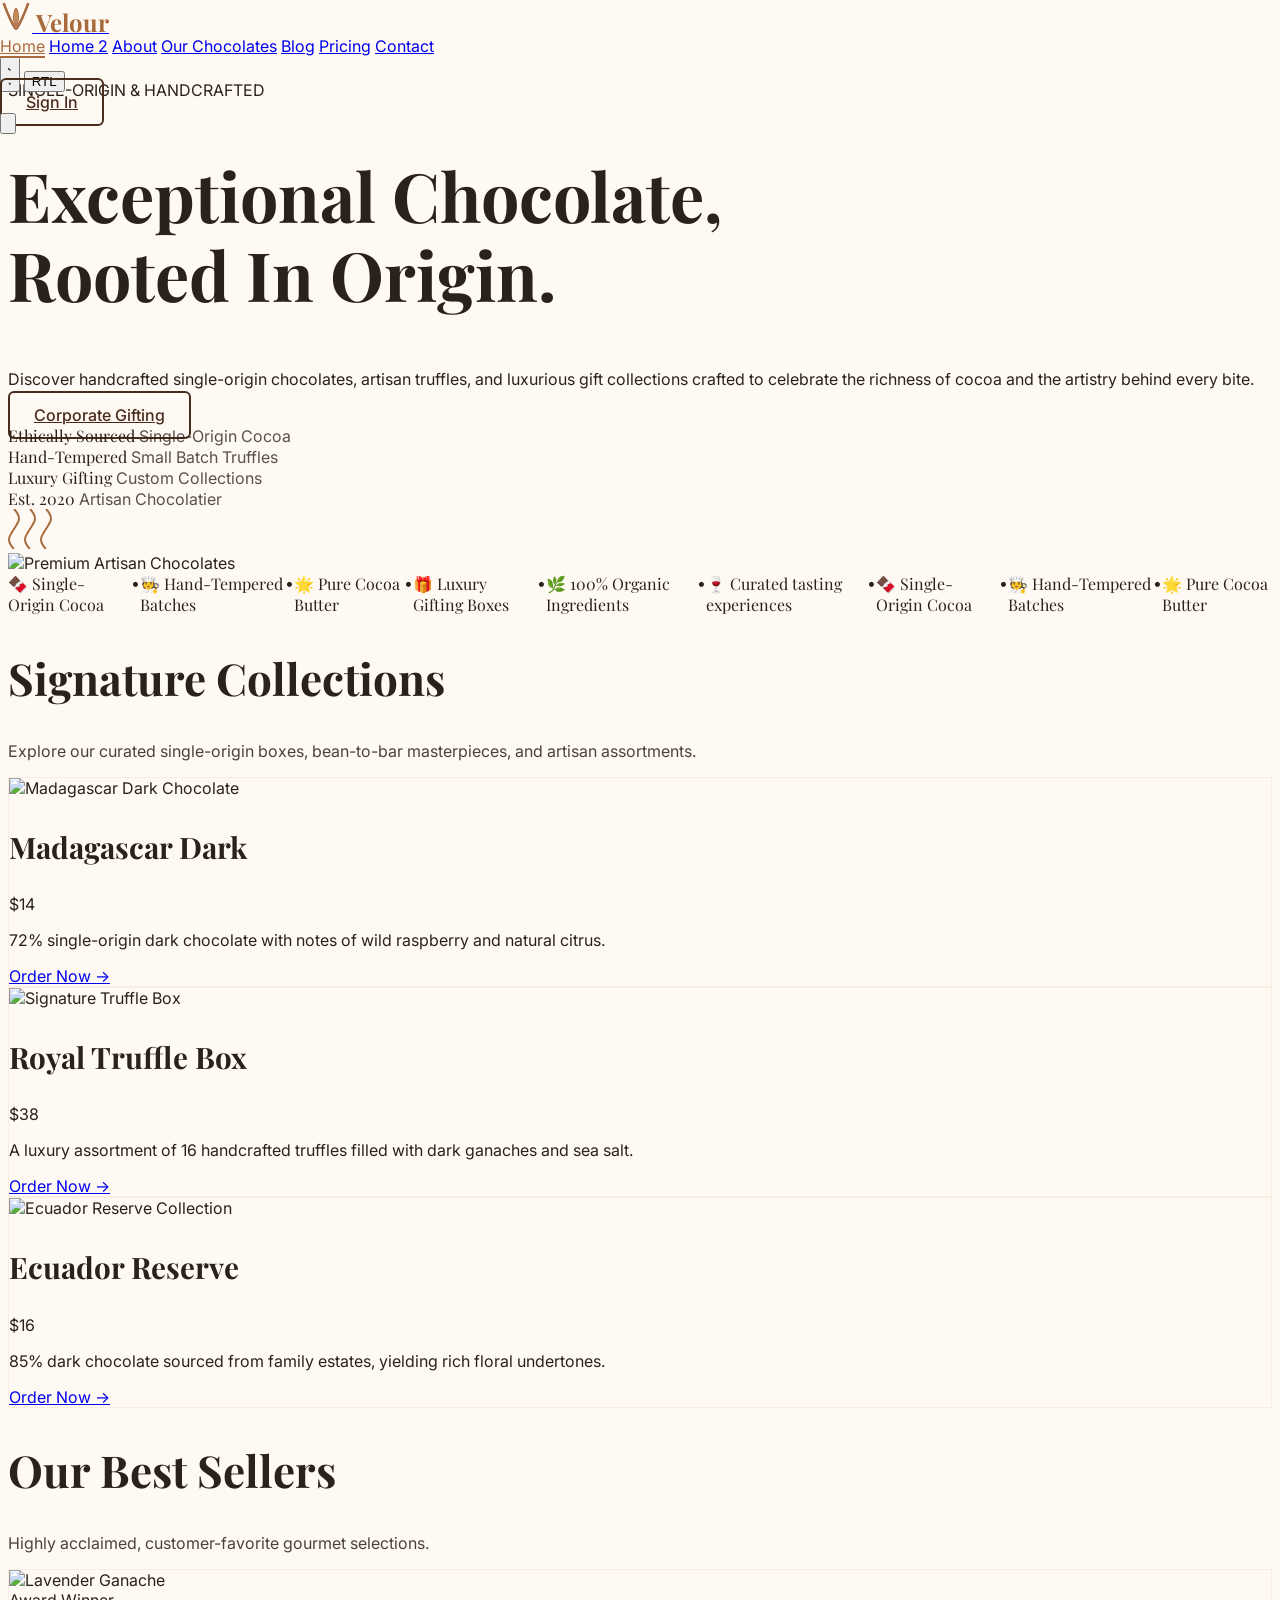
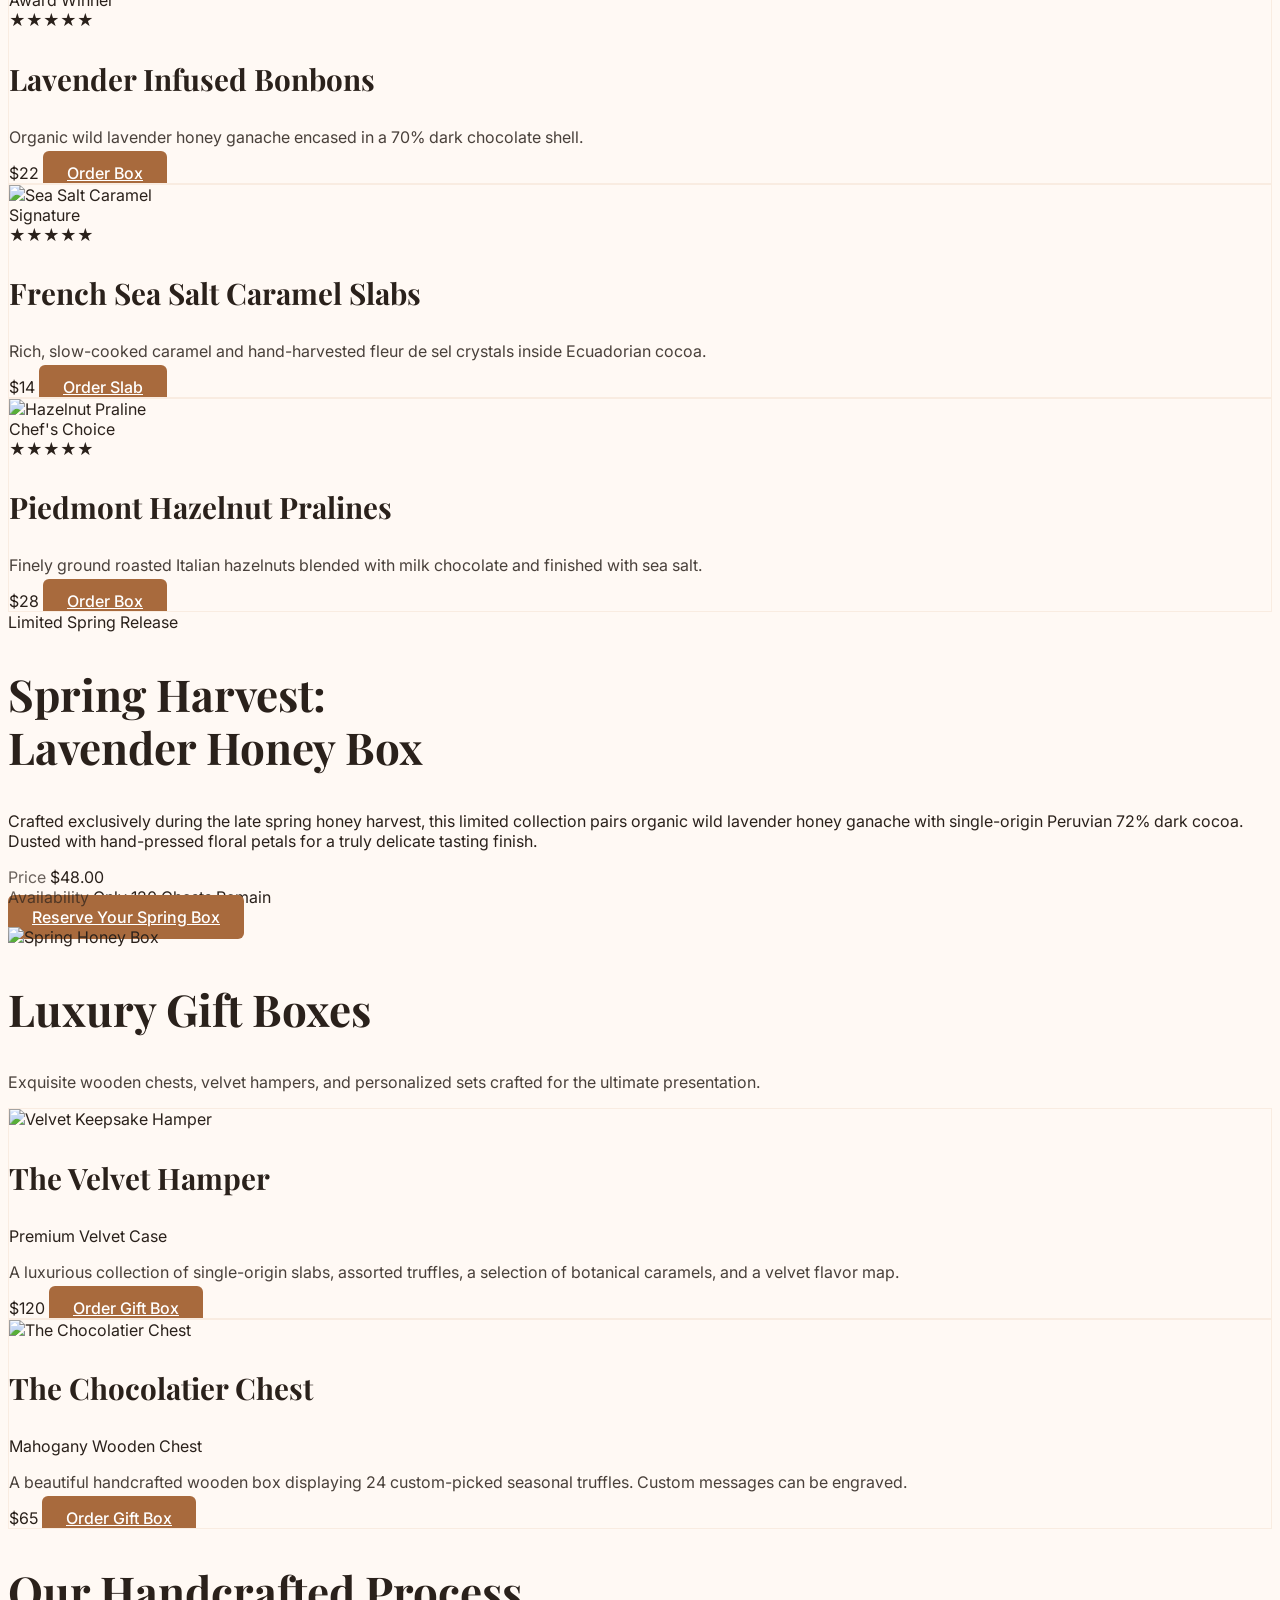
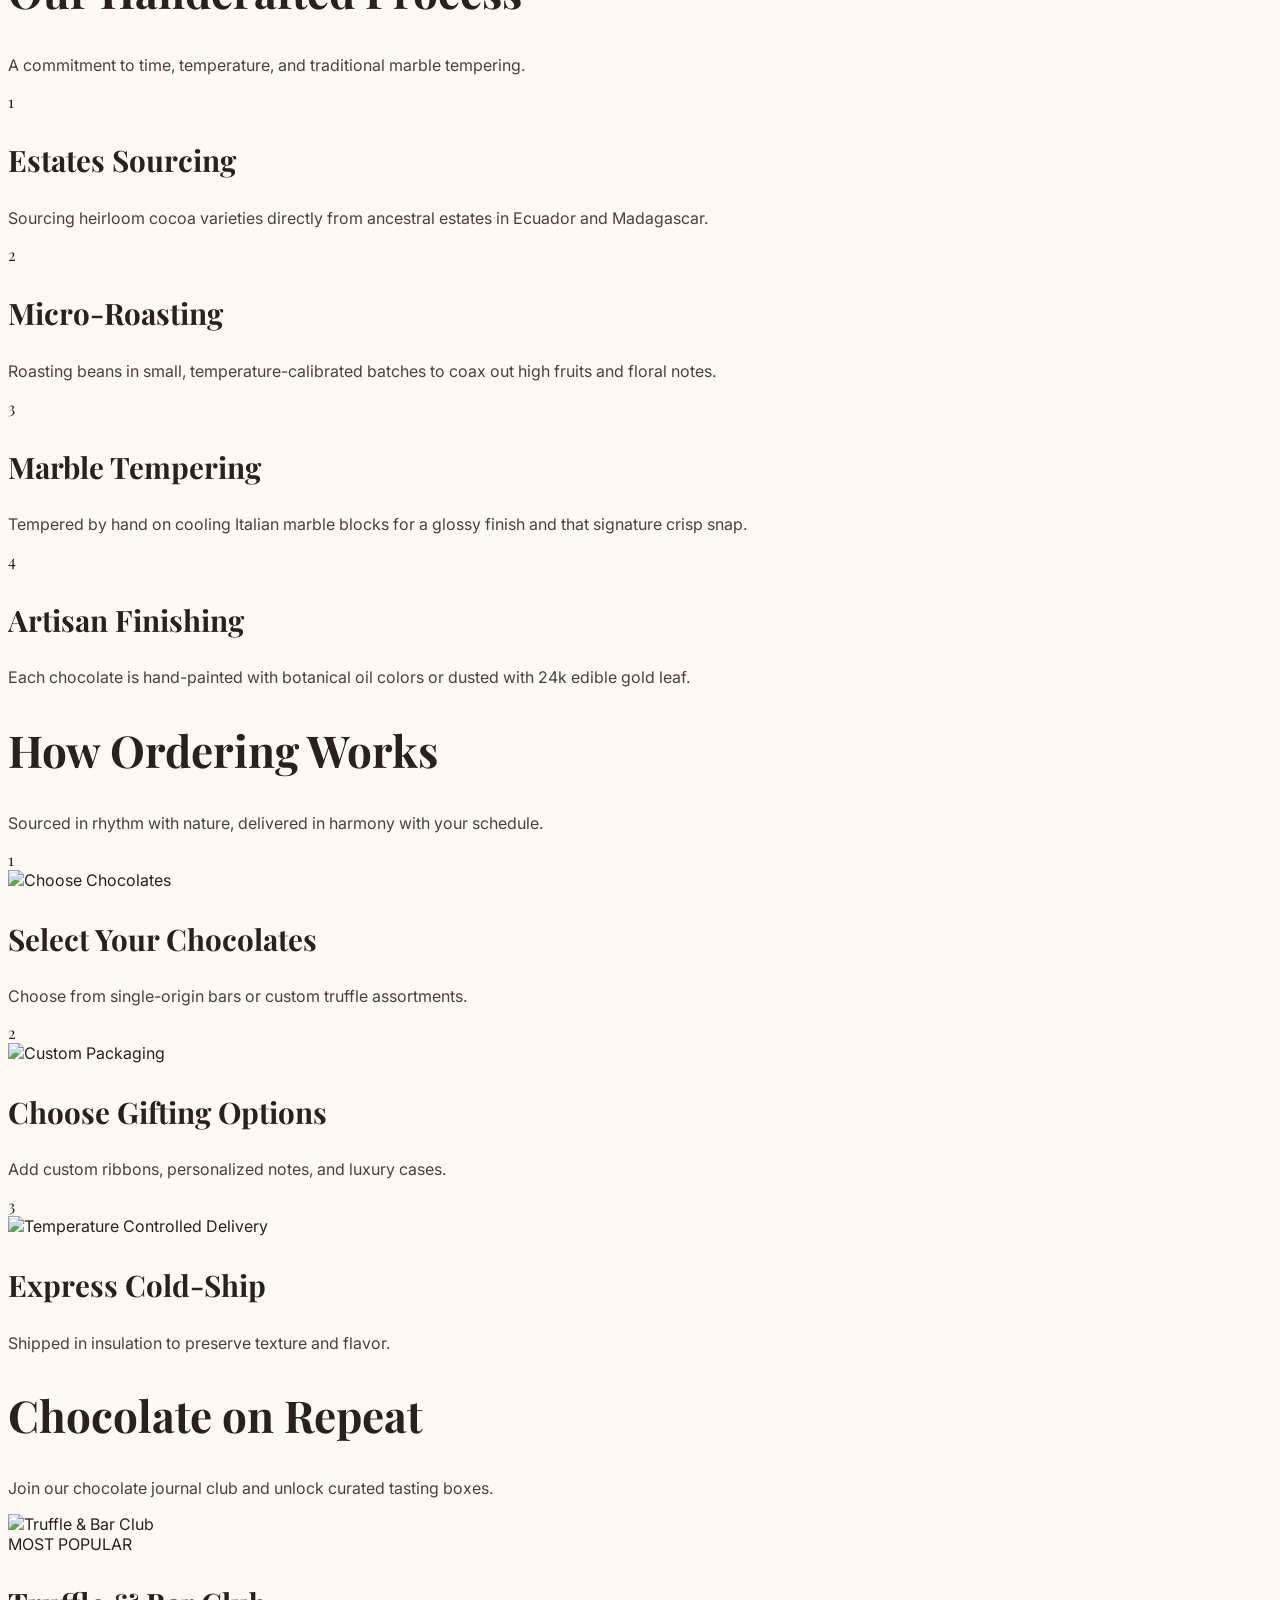
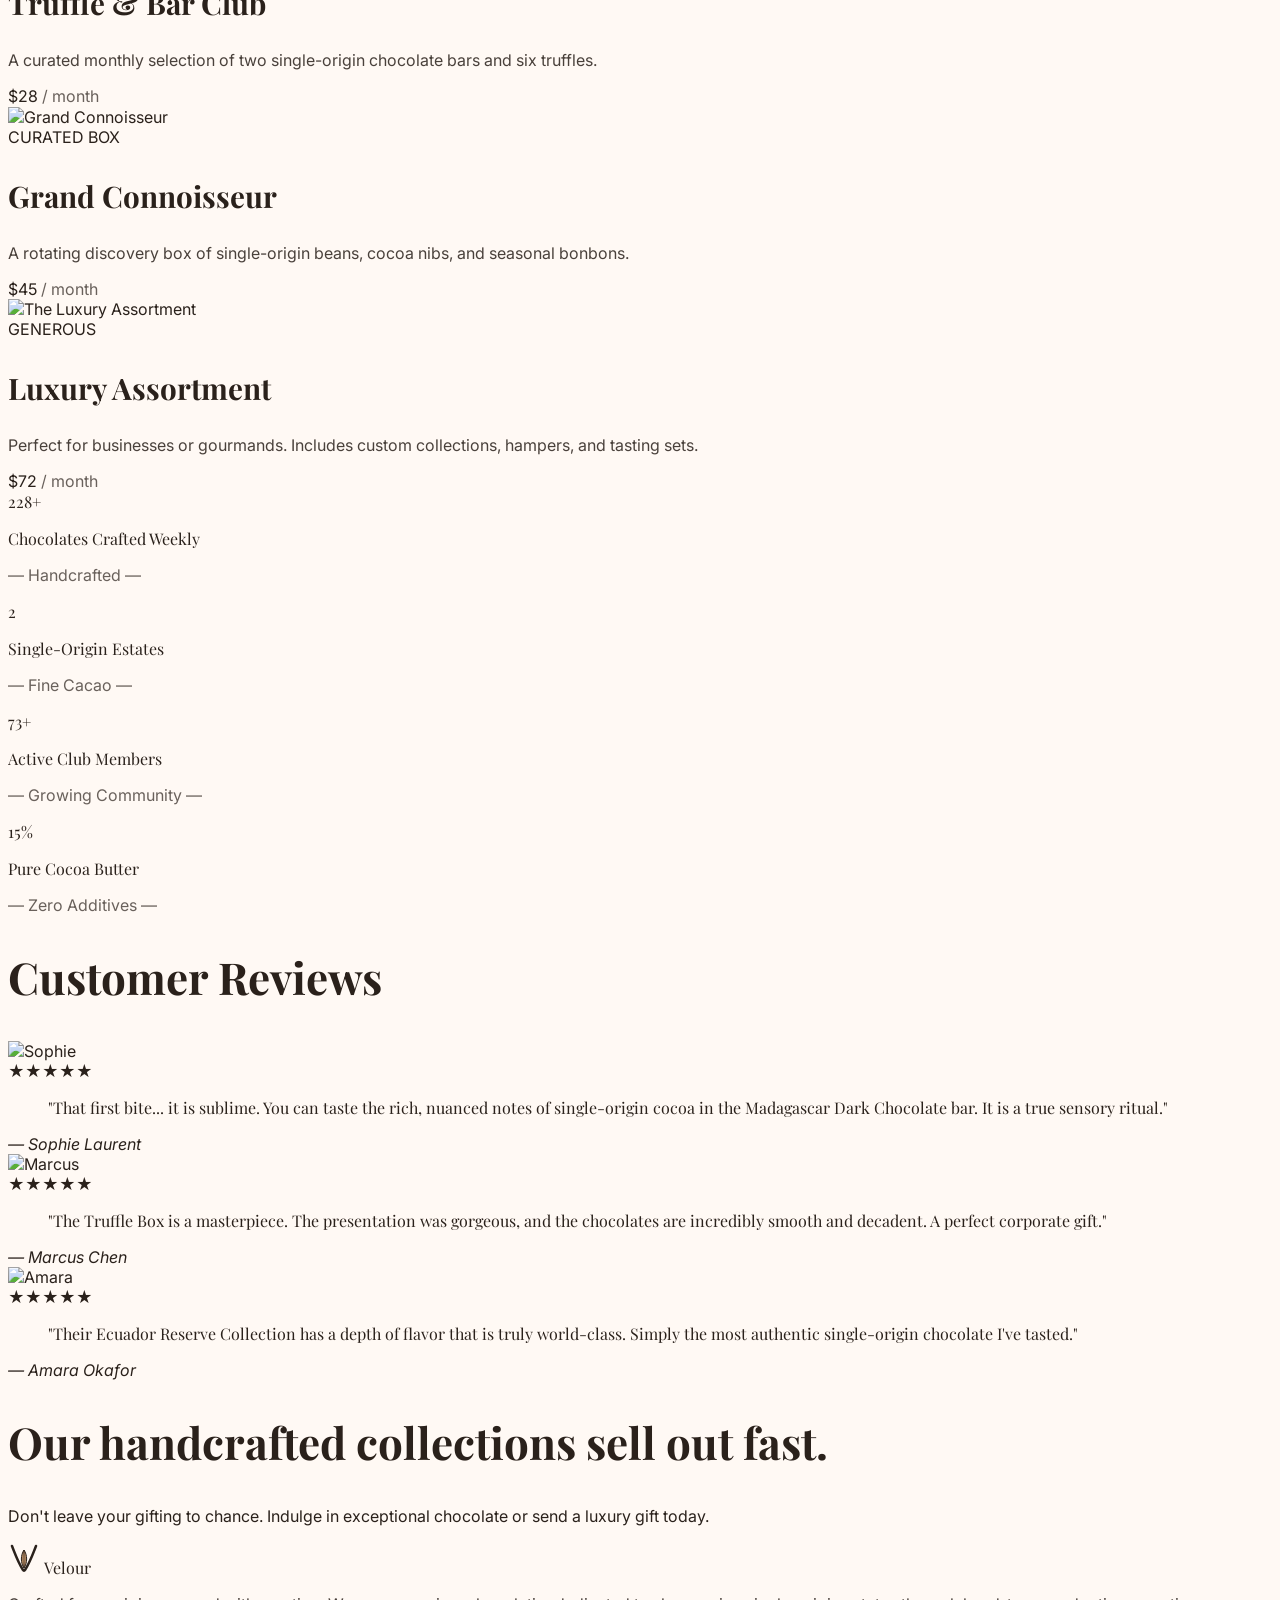
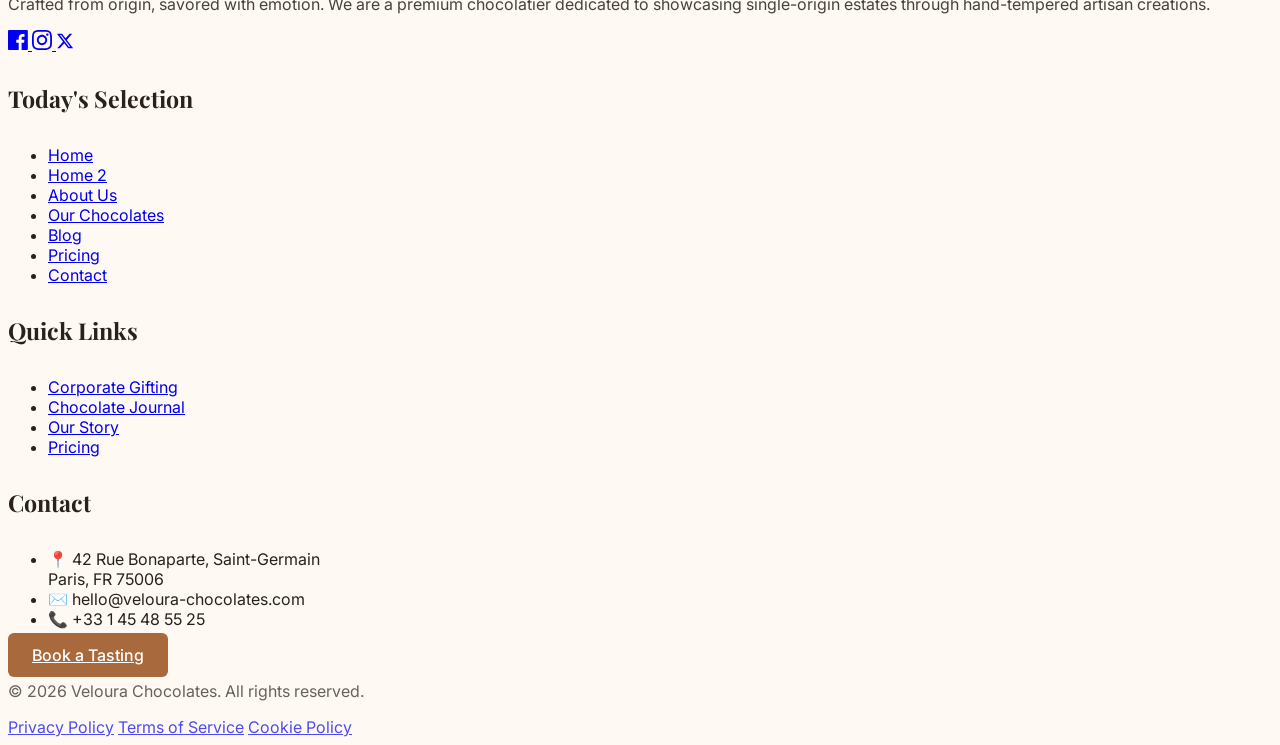
==== commit 5a49d60f: "Refine website UI, layout styling, and grid configurations" ====
--- a/index.html
+++ b/index.html
@@ -277,7 +277,7 @@
                 <div class="relative flex justify-center xl:justify-end animate-heroReveal"
                     style="animation-delay: 0.3s;">
                     <div class="absolute inset-0 bg-accent/10 blur-[100px] rounded-full scale-75 animate-pulse"></div>
-                    <div class="relative z-10 w-full max-w-[500px] animate-floatSoft">
+                    <div class="relative z-10 w-full max-w-[650px] animate-floatSoft">
                         <!-- Steam Animation -->
                         <div class="absolute -top-12 left-1/2 -translate-x-1/2 flex gap-4">
                             <svg class="animate-goldSparkle opacity-0" width="12" height="40"
@@ -420,7 +420,7 @@
                     <p class="max-w-2xl mx-auto opacity-70">Highly acclaimed, customer-favorite gourmet selections.</p>
                 </div>
 
-                <div class="grid grid-cols-1 md:grid-cols-3 gap-8">
+                <div class="grid grid-cols-1 md:grid-cols-2 lg:grid-cols-3 gap-8">
                     <!-- Product 1 -->
                     <div class="premium-card p-6 bg-secondary dark:bg-dark-surface rounded-2xl flex flex-col scroll-reveal">
                         <img src="https://encrypted-tbn0.gstatic.com/images?q=tbn:ANd9GcTOdAjhCzOQQPqwz8-784utjIB8kTre0j5W9fD6az9haM1Kz9xadNp_Gts&s=10" alt="Lavender Ganache"
@@ -454,7 +454,7 @@
                     </div>
 
                     <!-- Product 3 -->
-                    <div class="premium-card p-6 bg-secondary dark:bg-dark-surface rounded-2xl flex flex-col scroll-reveal" style="transition-delay: 0.2s;">
+                    <div class="premium-card p-6 bg-secondary dark:bg-dark-surface rounded-2xl flex flex-col scroll-reveal md:col-span-2 lg:col-span-1 md:w-[calc(50%-1rem)] lg:w-full md:mx-auto lg:mx-0" style="transition-delay: 0.2s;">
                         <img src="https://encrypted-tbn0.gstatic.com/images?q=tbn:ANd9GcRcueqcO6efxH1r2DUtP482beosxJ37pN_sZ29YJBRrJt_DCP1HKs6s0Lc&s=10" alt="Hazelnut Praline"
                             class="w-full h-64 object-cover rounded-xl mb-6 shadow-sm">
                         <div class="flex justify-between items-center mb-3">
@@ -513,7 +513,7 @@
                     <p class="max-w-2xl mx-auto opacity-70">Exquisite wooden chests, velvet hampers, and personalized sets crafted for the ultimate presentation.</p>
                 </div>
 
-                <div class="grid grid-cols-1 lg:grid-cols-2 gap-12 max-w-6xl mx-auto">
+                <div class="grid grid-cols-1 xl:grid-cols-2 gap-12 max-w-6xl mx-auto">
                     <!-- Gift Box 1 -->
                     <div class="premium-card spotlight-panel p-8 rounded-3xl flex flex-col md:flex-row gap-8 scroll-reveal">
                         <img src="https://www.dilbaghsweets.com/_next/image?url=https%3A%2F%2Fcdn.omenterprisesgroup.in%2Fuploads%2Fdilbaghsweets%2Fgift5.jpeg-fa3426f4-021c-42cd-9c8e-6231d76c236d.webp&w=3840&q=75" alt="Velvet Keepsake Hamper"
@@ -793,9 +793,7 @@
             <!-- Dark CTA Split -->
             <div class="bg-accent py-20 px-6 md:px-12 relative">
                 <div class="absolute inset-0 bg-primary/20"></div>
-                <!-- Diagonal Divider -->
-                <div class="absolute -top-12 left-0 w-full h-24 bg-accent origin-bottom-left rotate-[-2deg] z-0"></div>
-                <div class="container mx-auto text-center relative z-10 scroll-reveal">
+                                <div class="container mx-auto text-center relative z-10 scroll-reveal">
                     <h2 class="font-playfair text-4xl md:text-6xl text-white font-bold mb-6">Our handcrafted collections sell out fast.</h2>
                     <p class="text-white/80 text-lg mb-10 max-w-2xl mx-auto">Don't leave your gifting to chance. Indulge in exceptional chocolate or send a luxury gift today.</p>
                     </div>
--- a/assets/css/style.css
+++ b/assets/css/style.css
@@ -25,28 +25,56 @@
 }
 
 /* Visibility enhancements for light mode grey text */
-.opacity-70 { opacity: 0.85 !important; }
-.opacity-60 { opacity: 0.78 !important; }
-.opacity-50 { opacity: 0.7 !important; }
-.text-muted { color: #4B3621 !important; opacity: 0.85 !important; }
-.dark .opacity-70 { opacity: 0.7 !important; }
-.dark .opacity-60 { opacity: 0.6 !important; }
-.dark .opacity-50 { opacity: 0.5 !important; }
-.dark .text-muted { color: #b0b0b0 !important; opacity: 1 !important; }
+.opacity-70 {
+    opacity: 0.85 !important;
+}
+
+.opacity-60 {
+    opacity: 0.78 !important;
+}
+
+.opacity-50 {
+    opacity: 0.7 !important;
+}
+
+.text-muted {
+    color: #4B3621 !important;
+    opacity: 0.85 !important;
+}
+
+.dark .opacity-70 {
+    opacity: 0.7 !important;
+}
+
+.dark .opacity-60 {
+    opacity: 0.6 !important;
+}
+
+.dark .opacity-50 {
+    opacity: 0.5 !important;
+}
+
+.dark .text-muted {
+    color: #b0b0b0 !important;
+    opacity: 1 !important;
+}
 
 /* Heading font size scaling for better readability and balance */
 h1 {
     font-size: clamp(2.25rem, 6.5vw, 4.25rem) !important;
     line-height: 1.15 !important;
 }
+
 h2 {
     font-size: clamp(1.85rem, 4.5vw, 2.75rem) !important;
     line-height: 1.2 !important;
 }
+
 h3 {
     font-size: clamp(1.5rem, 3vw, 1.85rem) !important;
     line-height: 1.25 !important;
 }
+
 h4 {
     font-size: clamp(1.2rem, 2.2vw, 1.45rem) !important;
     line-height: 1.3 !important;
@@ -124,12 +152,18 @@
     font-family: 'Cormorant Garamond', serif;
 }
 
-.font-playfair, .font-playfair-display {
+.font-playfair,
+.font-playfair-display {
     font-family: 'Playfair Display', serif;
 }
 
 /* Global: Remove underline/border-bottom from all headings */
-h1, h2, h3, h4, h5, h6 {
+h1,
+h2,
+h3,
+h4,
+h5,
+h6 {
     text-decoration: none !important;
     border-bottom: none !important;
 }
@@ -155,9 +189,12 @@
 /* 🍫 PREMIUM CHOCOLATE ANIMATION SYSTEM */
 
 @keyframes floatSoft {
-    0%, 100% {
+
+    0%,
+    100% {
         transform: translateY(0px);
     }
+
     50% {
         transform: translateY(-8px);
     }
@@ -168,11 +205,13 @@
         opacity: 0;
         transform: translateY(0) scale(0.8) rotate(0deg);
     }
+
     50% {
         opacity: 0.8;
         transform: translateY(-15px) scale(1.2) rotate(45deg);
         box-shadow: 0 0 10px rgba(212, 163, 115, 0.5);
     }
+
     100% {
         opacity: 0;
         transform: translateY(-30px) scale(0.6) rotate(90deg);
@@ -185,6 +224,7 @@
         transform: translateY(20px);
         filter: blur(4px);
     }
+
     to {
         opacity: 1;
         transform: translateY(0);
@@ -193,9 +233,12 @@
 }
 
 @keyframes premiumGlow {
-    0%, 100% {
+
+    0%,
+    100% {
         box-shadow: 0 0 0 0 rgba(212, 163, 115, 0);
     }
+
     50% {
         box-shadow: 0 0 30px 5px rgba(212, 163, 115, 0.15);
     }
@@ -206,10 +249,12 @@
         transform: scaleY(0);
         opacity: 0;
     }
+
     50% {
         transform: scaleY(1);
         opacity: 1;
     }
+
     100% {
         transform: scaleY(1) translateY(10px);
         opacity: 0;
@@ -277,9 +322,12 @@
 }
 
 @keyframes textGlow {
-    0%, 100% {
+
+    0%,
+    100% {
         text-shadow: 0 0 0px rgba(212, 163, 115, 0);
     }
+
     50% {
         text-shadow: 0 0 15px rgba(212, 163, 115, 0.4);
     }
@@ -407,7 +455,8 @@
     inset-inline-end: 0;
     width: min(280px, 85vw);
     transform: translateX(100%);
-    transition: transform 0.35s cubic-bezier(0.4, 0, 0.2, 1);
+    transition: transform 0.35s cubic-bezier(0.4, 0, 0.2, 1), visibility 0.35s;
+    visibility: hidden;
     z-index: 9999;
     background-color: var(--secondary);
     box-shadow: -4px 0 15px rgba(0, 0, 0, 0.1);
@@ -422,6 +471,7 @@
 
 .sidebar-nav.open {
     transform: translateX(0);
+    visibility: visible;
 }
 
 [dir="rtl"] .sidebar-nav {
@@ -432,6 +482,7 @@
 
 [dir="rtl"] .sidebar-nav.open {
     transform: translateX(0);
+    visibility: visible;
 }
 
 .sidebar-overlay {
@@ -498,8 +549,9 @@
     position: absolute;
     inset: 0;
     border: 1px solid var(--accent-gold);
+    border-radius: inherit;
     opacity: 0;
-    transform: scale(0.95);
+    transform: scale(1.05);
     transition: all 0.5s cubic-bezier(0.4, 0, 0.2, 1);
     pointer-events: none;
     z-index: 10;
@@ -512,7 +564,7 @@
 
 .premium-card:hover::before {
     opacity: 1;
-    transform: scale(0.92);
+    transform: scale(1);
 }
 
 .dark .premium-card {
@@ -569,7 +621,9 @@
 
 [dir="rtl"] .sidebar-nav.open {
     transform: translateX(0);
-}
+    visibility: visible;
+}
+
 /* --- SCROLL TO TOP --- */
 .scroll-to-top {
     position: fixed;
@@ -618,4 +672,4 @@
         width: 40px;
         height: 40px;
     }
-}
+}
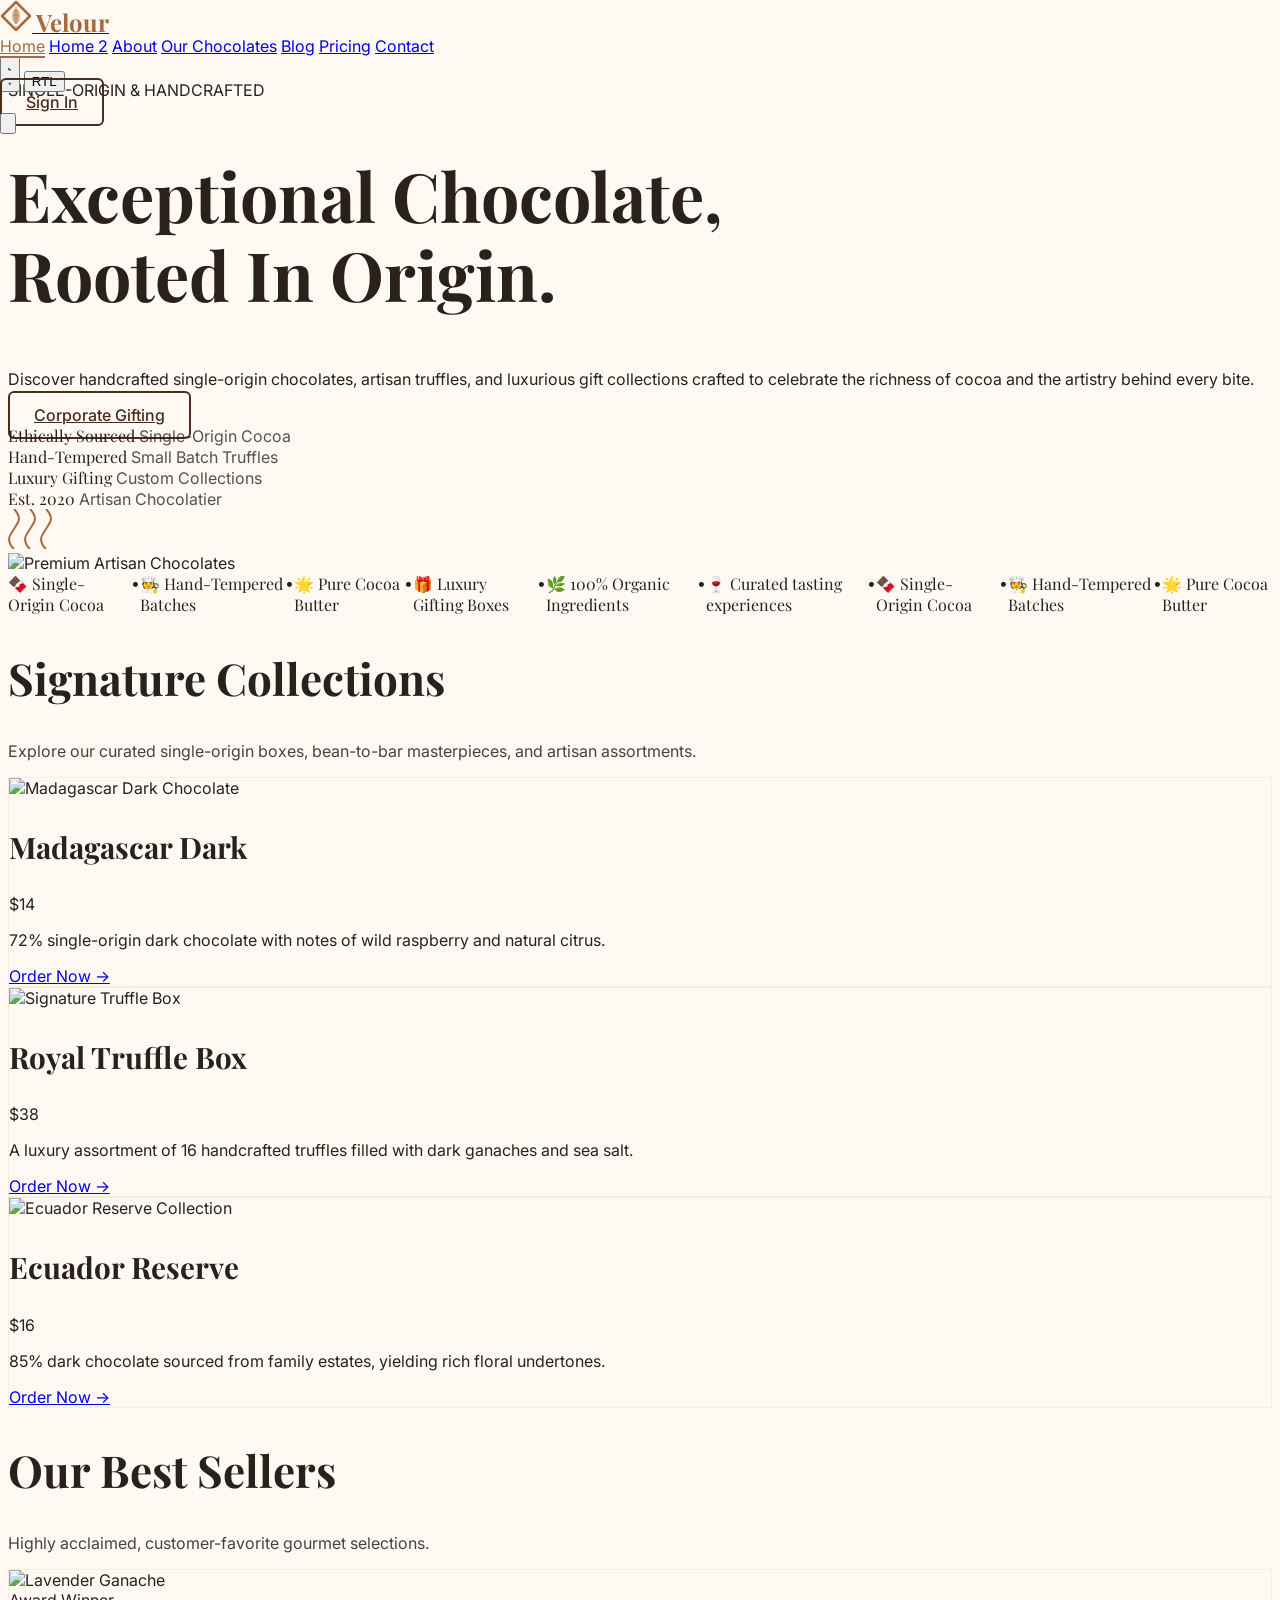
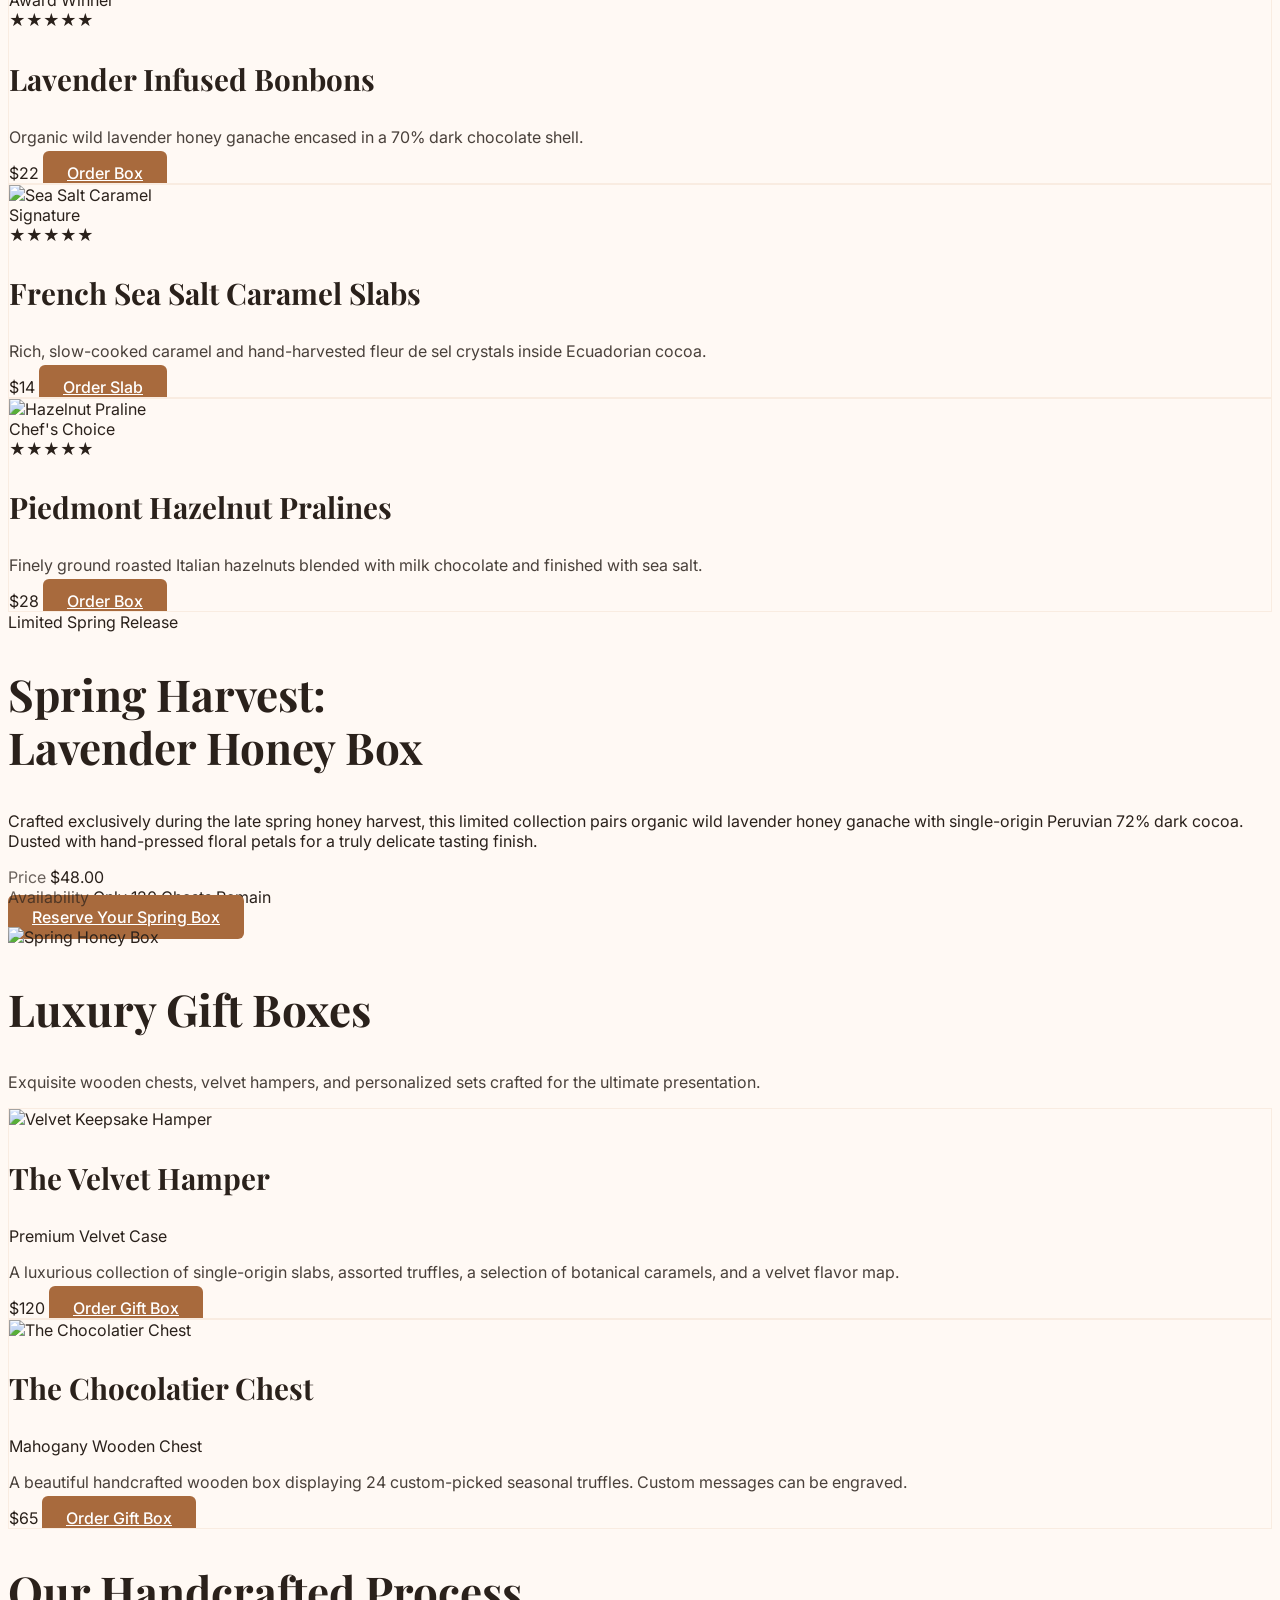
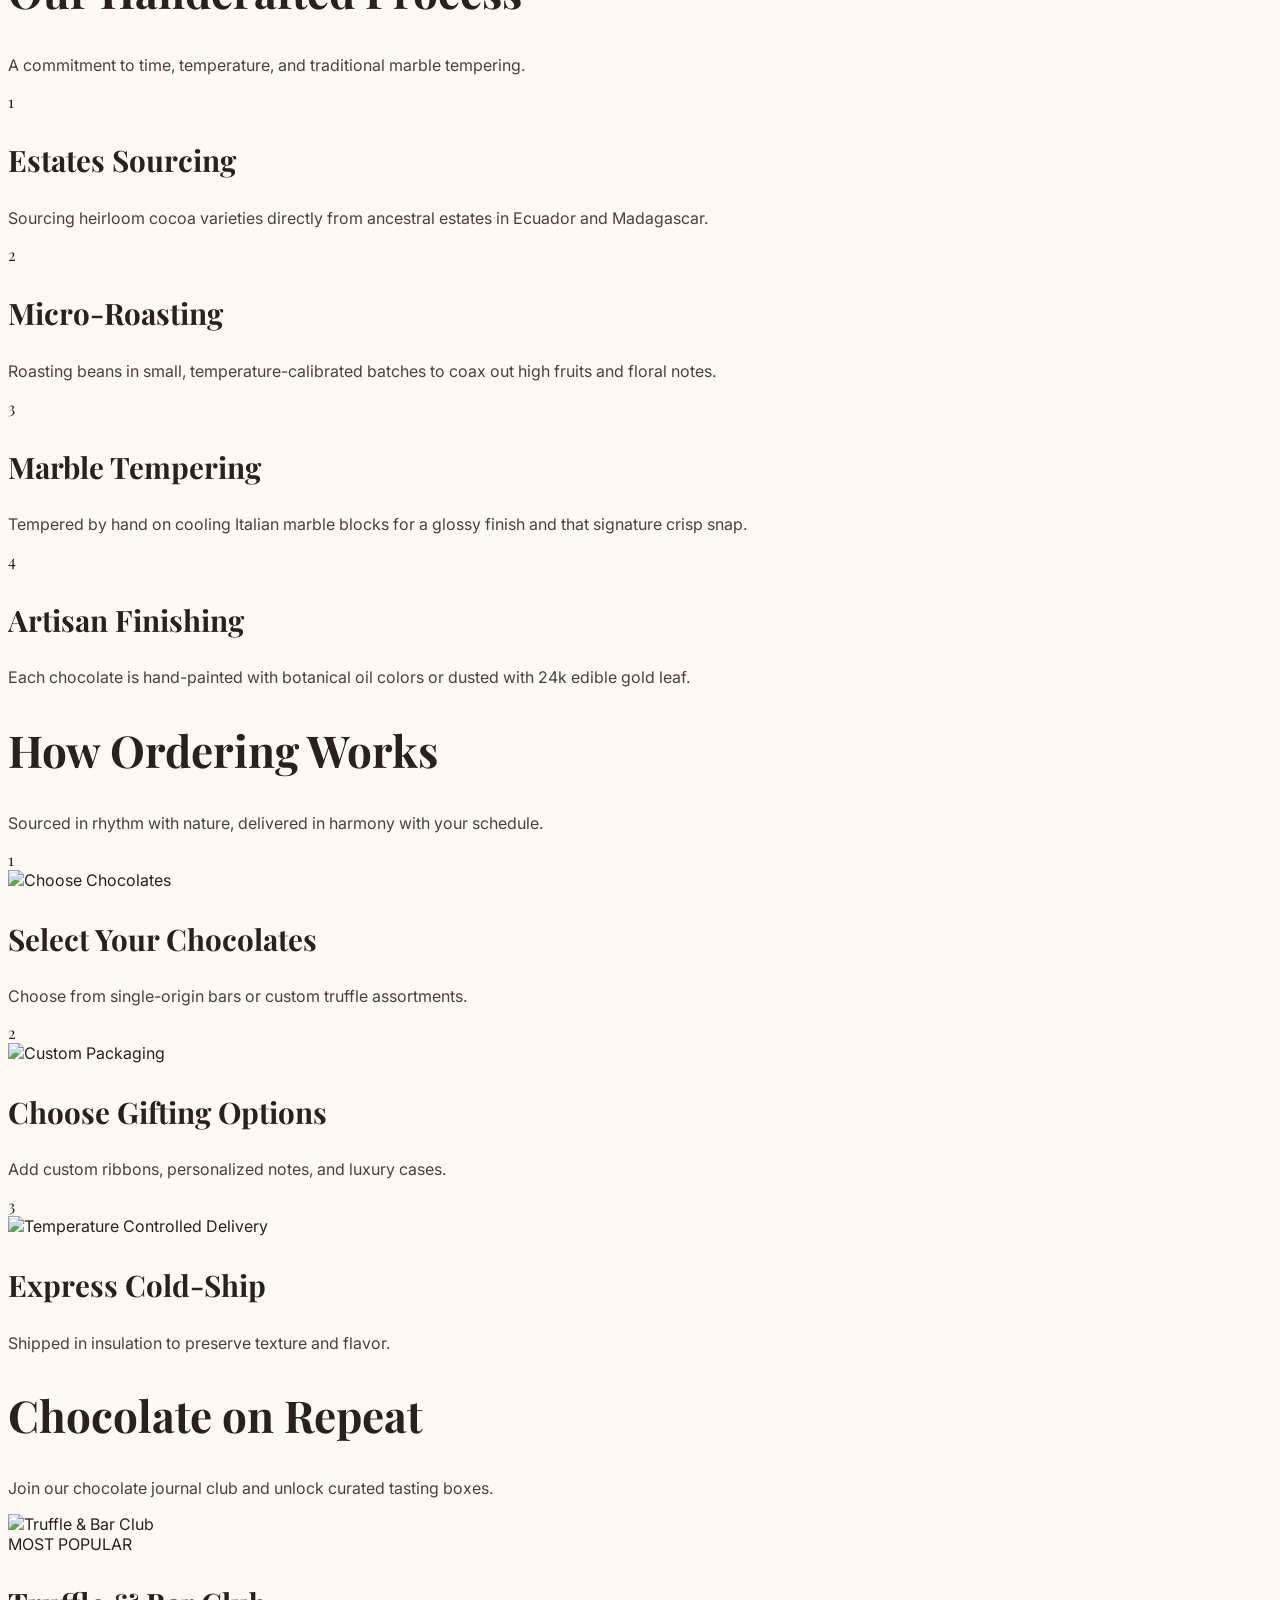
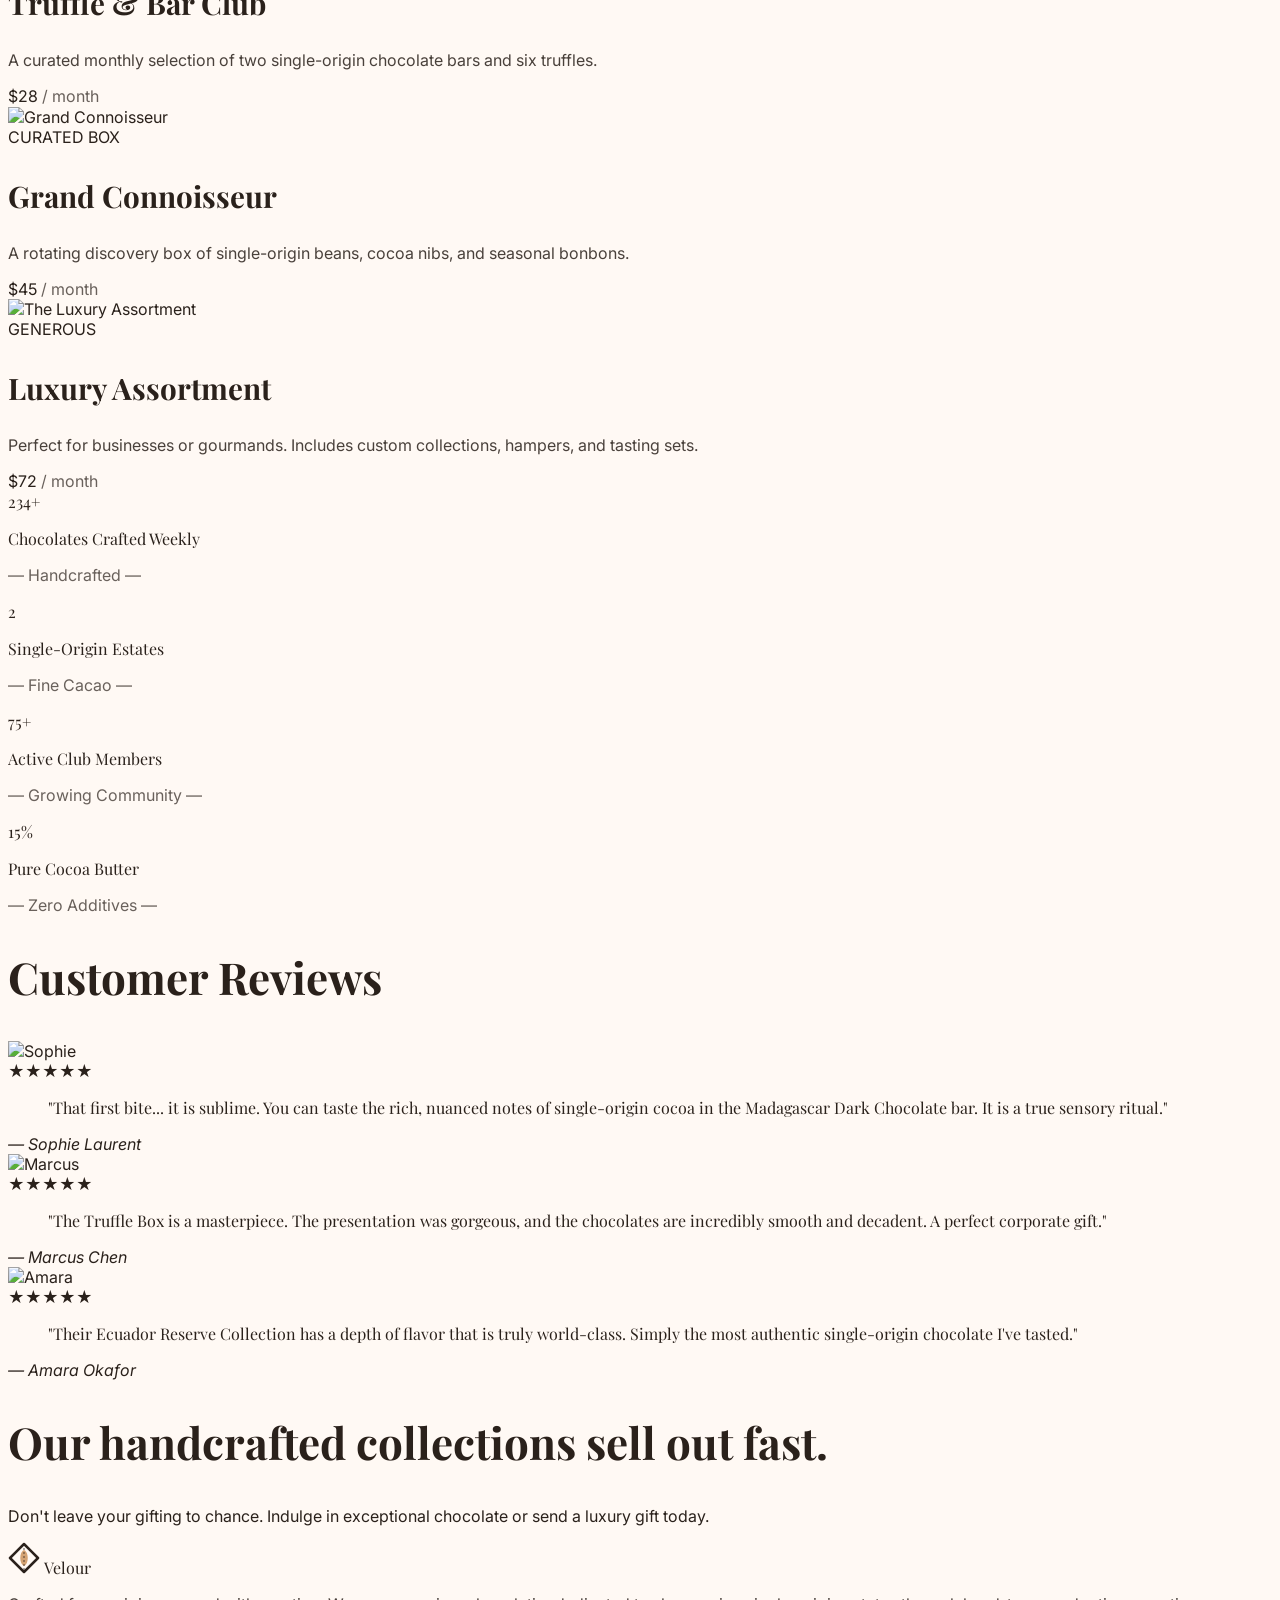
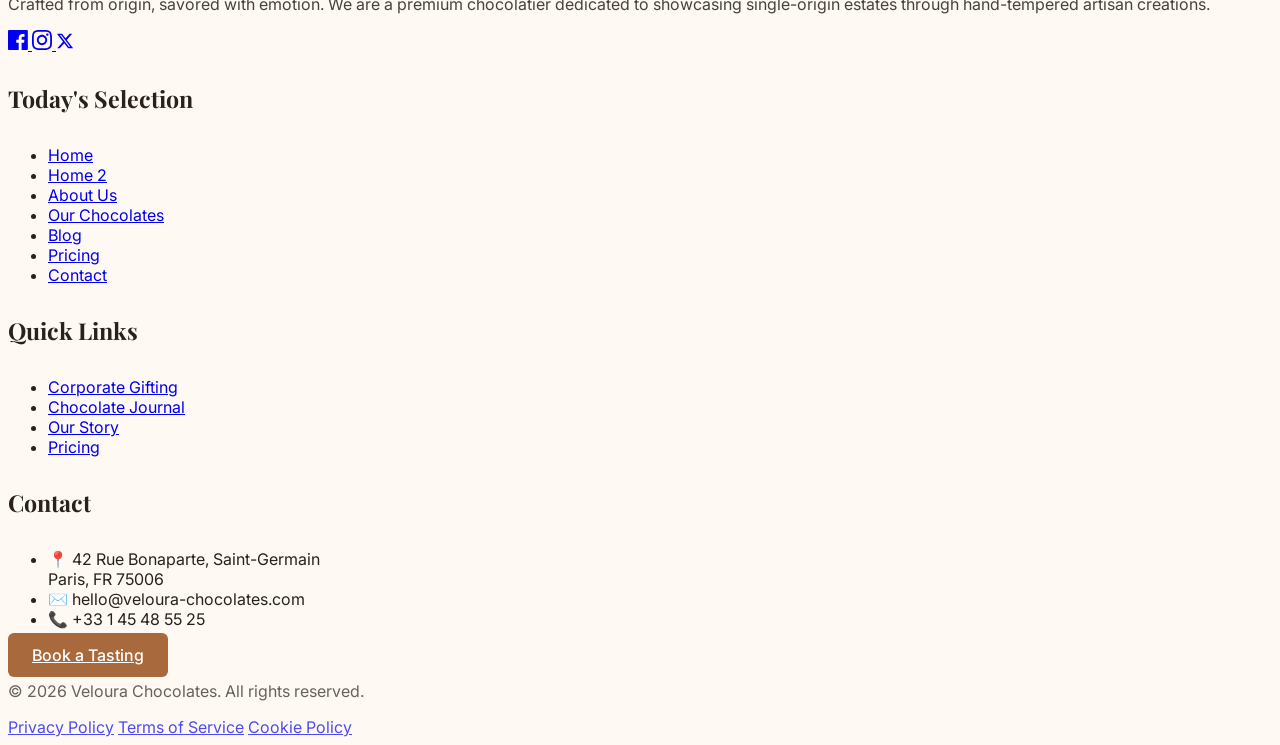
==== commit 698aafd3: "Fix mobile sidebar layout, align box CTA buttons, remove duplicate section on pricing, and update fa" ====
--- a/index.html
+++ b/index.html
@@ -96,15 +96,12 @@
         <div class="container mx-auto flex items-center justify-between w-full">
             <!-- Logo -->
             <a href="index.html" class="flex items-center gap-2">
-                <svg width="32" height="32" viewBox="0 0 32 32" fill="none" xmlns="http://www.w3.org/2000/svg"
-                    class="text-accent">
-                    <path d="M 4 4 C 7 12 11 22 15 28 C 15.5 29 16.5 29 17 28 C 21 22 25 12 28 4" stroke="currentColor" stroke-width="2.5" stroke-linecap="round" stroke-linejoin="round"/>
-                    <path d="M 16 8 C 12.5 13 12.5 21 16 26 C 19.5 21 19.5 13 16 8 Z" fill="var(--accent-gold)" stroke="currentColor" stroke-width="1"/>
-                    <path d="M 16 8 C 14.5 13 14.5 21 16 26" stroke="currentColor" stroke-width="0.8" fill="none" opacity="0.6"/>
-                    <path d="M 16 8 C 17.5 13 17.5 21 16 26" stroke="currentColor" stroke-width="0.8" fill="none" opacity="0.6"/>
-                    <path d="M 16 8 L 16 26" stroke="currentColor" stroke-width="0.8" fill="none" opacity="0.6"/>
+                <svg width="32" height="32" viewBox="0 0 32 32" fill="none" class="text-accent" xmlns="http://www.w3.org/2000/svg">
+                    <path d="M16 2 L30 16 L16 30 L2 16 Z" stroke="currentColor" stroke-width="2.5" stroke-linejoin="round"/>
+                    <path d="M16 8 C11 10 11 22 16 24 C21 22 21 10 16 8 Z" fill="var(--accent-gold)"/>
+                    <path d="M16 2 L16 30" stroke="currentColor" stroke-width="1.5" stroke-dasharray="2 2" opacity="0.5"/>
                 </svg>
-                <span class="font-playfair text-2xl font-bold">Velour</span>
+                <span class="font-playfair text-2xl font-bold text-accent">Velour</span>
             </a>
 
             <!-- Desktop Nav -->
@@ -169,30 +166,13 @@
         aria-label="Navigation Menu">
         <div class="flex items-center justify-between mb-8">
             <span class="font-playfair text-xl font-bold">Menu</span>
-            <div class="flex items-center gap-2">
-                <button
-                    class="p-2 bg-transparent hover:bg-black/5 dark:hover:bg-white/5 rounded-full transition-colors theme-toggle"
-                    aria-label="Toggle Theme">
-                    <svg class="w-6 h-6 hidden dark:block text-accent-gold" fill="currentColor" viewBox="0 0 20 20">
-                        <path d="M17.293 13.293A8 8 0 016.707 2.707a8.001 8.001 0 1010.586 10.586z"></path>
-                    </svg>
-                    <svg class="w-6 h-6 block dark:hidden text-accent-gold" fill="currentColor" viewBox="0 0 20 20">
-                        <path
-                            d="M10 2a1 1 0 011 1v1a1 1 0 11-2 0V3a1 1 0 011-1zm4 8a4 4 0 11-8 0 4 4 0 018 0zm-.464 4.95l.707.707a1 1 0 001.414-1.414l-.707-.707a1 1 0 00-1.414 1.414zm2.12-10.607a1 1 0 010 1.414l-.707.707a1 1 0 01-1.414-1.414l.707-.707a1 1 0 011.414 0zM17 11a1 1 0 100-2h-1a1 1 0 100 2h1zm-7 4a1 1 0 011 1v1a1 1 0 11-2 0v-1a1 1 0 011-1zM5.05 6.464A1 1 0 106.464 5.05l-.707-.707a1 1 0 00-1.414 1.414l.707.707zm1.414 8.486l-.707.707a1 1 0 01-1.414-1.414l.707-.707a1 1 0 011.414 1.414zM4 11a1 1 0 100-2H3a1 1 0 000 2h1z"
-                            fill-rule="evenodd" clip-rule="evenodd"></path>
-                    </svg>
-                </button>
-                <button
-                    class="p-2 bg-transparent hover:bg-black/5 dark:hover:bg-white/5 rounded-full transition-colors font-bold text-xs rtl-toggle"
-                    aria-label="Toggle RTL">RTL</button>
-                <button id="sidebar-close" class="p-2 hover:bg-black/5 rounded-full dark:text-white"
+            <button id="sidebar-close" class="p-2 hover:bg-black/5 rounded-full dark:text-white"
                     aria-label="Close Menu">
                     <svg class="w-6 h-6" fill="none" stroke="currentColor" viewBox="0 0 24 24">
                         <path stroke-linecap="round" stroke-linejoin="round" stroke-width="2" d="M6 18L18 6M6 6l12 12">
                         </path>
                     </svg>
                 </button>
-            </div>
         </div>
         <nav class="flex flex-col gap-4 text-lg font-medium">
             <a href="index.html" class="py-3 border-b border-border-light dark:border-dark-border text-accent">Home</a>
@@ -203,15 +183,22 @@
             <a href="pricing.html" class="py-3 border-b border-border-light dark:border-dark-border">Pricing</a>
             <a href="contact.html" class="py-3 border-b border-border-light dark:border-dark-border">Contact</a>
             <div class="mt-6 flex flex-col gap-4">
+                <div class="flex items-center justify-center gap-6 mb-2">
+                    <button class="p-2 bg-transparent hover:bg-black/5 dark:hover:bg-white/5 rounded-full transition-colors theme-toggle flex items-center justify-center" aria-label="Toggle Theme">
+                        <svg class="w-6 h-6 hidden dark:block text-accent-gold" fill="currentColor" viewBox="0 0 20 20">
+                            <path d="M17.293 13.293A8 8 0 016.707 2.707a8.001 8.001 0 1010.586 10.586z"></path>
+                        </svg>
+                        <svg class="w-6 h-6 block dark:hidden text-accent-gold" fill="currentColor" viewBox="0 0 20 20">
+                            <path d="M10 2a1 1 0 011 1v1a1 1 0 11-2 0V3a1 1 0 011-1zm4 8a4 4 0 11-8 0 4 4 0 018 0zm-.464 4.95l.707.707a1 1 0 001.414-1.414l-.707-.707a1 1 0 00-1.414 1.414zm2.12-10.607a1 1 0 010 1.414l-.707.707a1 1 0 01-1.414-1.414l.707-.707a1 1 0 011.414 0zM17 11a1 1 0 100-2h-1a1 1 0 100 2h1zm-7 4a1 1 0 011 1v1a1 1 0 11-2 0v-1a1 1 0 011-1zM5.05 6.464A1 1 0 106.464 5.05l-.707-.707a1 1 0 00-1.414 1.414l.707.707zm1.414 8.486l-.707.707a1 1 0 01-1.414-1.414l.707-.707a1 1 0 011.414 1.414zM4 11a1 1 0 100-2H3a1 1 0 000 2h1z" fill-rule="evenodd" clip-rule="evenodd"></path>
+                        </svg>
+                    </button>
+                    <div class="w-px h-6 bg-border-light dark:bg-dark-border"></div>
+                    <button class="p-2 bg-transparent hover:bg-black/5 dark:hover:bg-white/5 rounded-full transition-colors font-bold text-xs rtl-toggle flex items-center justify-center" aria-label="Toggle RTL">RTL</button>
+                </div>
                 <a href="login.html" class="btn-secondary text-center">Sign In</a>
             </div>
         </nav>
-        <div class="mt-auto pb-8 flex justify-center gap-6 opacity-60">
-            <!-- Simple Social Placeholders -->
-            <span class="w-6 h-6">FB</span>
-            <span class="w-6 h-6">IG</span>
-            <span class="w-6 h-6">TW</span>
-        </div>
+        <div class="mt-auto pb-8"></div>
     </aside>
 
     <main>
@@ -368,7 +355,7 @@
                         <div class="absolute bottom-0 left-0 p-8 w-full">
                             <div class="flex justify-between items-end mb-2">
                                 <h3 class="font-playfair text-3xl text-white font-bold">Madagascar Dark</h3>
-                                <span class="text-accent-gold font-bold text-lg">$14</span>
+                                <span class="text-white font-bold text-lg">$14</span>
                             </div>
                             <p class="text-white/80 mb-4 text-sm">72% single-origin dark chocolate with notes of wild raspberry and natural citrus.</p>
                             <a href="our-chocolates.html" class="text-white hover:text-accent-gold transition-colors font-bold text-sm tracking-widest uppercase">Order Now &rarr;</a>
@@ -385,7 +372,7 @@
                         <div class="absolute bottom-0 left-0 p-8 w-full">
                             <div class="flex justify-between items-end mb-2">
                                 <h3 class="font-playfair text-3xl text-white font-bold">Royal Truffle Box</h3>
-                                <span class="text-accent-gold font-bold text-lg">$38</span>
+                                <span class="text-white font-bold text-lg">$38</span>
                             </div>
                             <p class="text-white/80 mb-4 text-sm">A luxury assortment of 16 handcrafted truffles filled with dark ganaches and sea salt.</p>
                             <a href="our-chocolates.html" class="text-white hover:text-accent-gold transition-colors font-bold text-sm tracking-widest uppercase">Order Now &rarr;</a>
@@ -402,7 +389,7 @@
                         <div class="absolute bottom-0 left-0 p-8 w-full">
                             <div class="flex justify-between items-end mb-2">
                                 <h3 class="font-playfair text-3xl text-white font-bold">Ecuador Reserve</h3>
-                                <span class="text-accent-gold font-bold text-lg">$16</span>
+                                <span class="text-white font-bold text-lg">$16</span>
                             </div>
                             <p class="text-white/80 mb-4 text-sm">85% dark chocolate sourced from family estates, yielding rich floral undertones.</p>
                             <a href="our-chocolates.html" class="text-white hover:text-accent-gold transition-colors font-bold text-sm tracking-widest uppercase">Order Now &rarr;</a>
@@ -802,24 +789,22 @@
     </main>
 
     <!-- Footer -->
-    <footer class="bg-primary pt-20 pb-8 px-6 md:px-12 text-[#D4B896]">
+    <footer class="border-t border-border-light dark:border-dark-border bg-secondary dark:bg-dark-bg pt-20 pb-8 px-6 md:px-12 text-primary dark:text-[#D4B896]">
         <div class="container mx-auto grid grid-cols-1 md:grid-cols-2 lg:grid-cols-4 gap-12 mb-16">
             <!-- About -->
             <div class="flex flex-col gap-6">
                 <div class="flex items-center gap-2">
                     <svg width="32" height="32" viewBox="0 0 32 32" fill="none" class="text-accent">
-                        <path d="M 4 4 C 7 12 11 22 15 28 C 15.5 29 16.5 29 17 28 C 21 22 25 12 28 4" stroke="currentColor" stroke-width="2.5" stroke-linecap="round" stroke-linejoin="round"/>
-                        <path d="M 16 8 C 12.5 13 12.5 21 16 26 C 19.5 21 19.5 13 16 8 Z" fill="var(--accent-gold)" stroke="currentColor" stroke-width="1"/>
-                        <path d="M 16 8 C 14.5 13 14.5 21 16 26" stroke="currentColor" stroke-width="0.8" fill="none" opacity="0.6"/>
-                        <path d="M 16 8 C 17.5 13 17.5 21 16 26" stroke="currentColor" stroke-width="0.8" fill="none" opacity="0.6"/>
-                        <path d="M 16 8 L 16 26" stroke="currentColor" stroke-width="0.8" fill="none" opacity="0.6"/>
+                        <path d="M16 2 L30 16 L16 30 L2 16 Z" stroke="currentColor" stroke-width="2.5" stroke-linejoin="round"/>
+                        <path d="M16 8 C11 10 11 22 16 24 C21 22 21 10 16 8 Z" fill="var(--accent-gold)"/>
+                        <path d="M16 2 L16 30" stroke="currentColor" stroke-width="1.5" stroke-dasharray="2 2" opacity="0.5"/>
                     </svg>
                     <span class="font-playfair text-2xl font-bold text-accent">Velour</span>
                 </div>
                 <p class="text-sm leading-relaxed opacity-70">Crafted from origin, savored with emotion. We are a premium chocolatier dedicated to showcasing single-origin estates through hand-tempered artisan creations.</p>
                 <div class="flex gap-4">
                     <a href="#"
-                        class="w-10 h-10 flex items-center justify-center border border-[#D4B896]/30 rounded-full hover:border-accent hover:text-accent transition-all hover:scale-110"
+                        class="w-10 h-10 flex items-center justify-center border border-primary/30 dark:border-[#D4B896]/30 rounded-full hover:border-accent hover:text-accent transition-all hover:scale-110"
                         aria-label="Facebook">
                         <svg width="20" height="20" fill="currentColor" viewBox="0 0 24 24">
                             <path
@@ -827,7 +812,7 @@
                         </svg>
                     </a>
                     <a href="#"
-                        class="w-10 h-10 flex items-center justify-center border border-[#D4B896]/30 rounded-full hover:border-accent hover:text-accent transition-all hover:scale-110"
+                        class="w-10 h-10 flex items-center justify-center border border-primary/30 dark:border-[#D4B896]/30 rounded-full hover:border-accent hover:text-accent transition-all hover:scale-110"
                         aria-label="Instagram">
                         <svg width="20" height="20" fill="currentColor" viewBox="0 0 24 24">
                             <path
@@ -835,7 +820,7 @@
                         </svg>
                     </a>
                     <a href="#"
-                        class="w-10 h-10 flex items-center justify-center border border-[#D4B896]/30 rounded-full hover:border-accent hover:text-accent transition-all hover:scale-110"
+                        class="w-10 h-10 flex items-center justify-center border border-primary/30 dark:border-[#D4B896]/30 rounded-full hover:border-accent hover:text-accent transition-all hover:scale-110"
                         aria-label="X (Twitter)">
                         <svg width="18" height="18" fill="currentColor" viewBox="0 0 24 24">
                             <path
@@ -847,21 +832,21 @@
 
             <!-- Menu -->
             <div>
-                <h4 class="font-playfair text-xl font-bold text-white mb-6">Today's Selection</h4>
+                <h4 class="font-playfair text-xl font-bold text-primary dark:text-white mb-6">Today's Selection</h4>
                 <ul class="flex flex-col gap-3 text-sm">
-                    <li><a href="index.html" class="hover:text-accent transition-colors italic">Home</a></li>
-                    <li><a href="home-2.html" class="hover:text-accent transition-colors italic">Home 2</a></li>
-                    <li><a href="about.html" class="hover:text-accent transition-colors italic">About Us</a></li>
-                    <li><a href="our-chocolates.html" class="hover:text-accent transition-colors italic">Our Chocolates</a></li>
-                    <li><a href="blog.html" class="hover:text-accent transition-colors italic">Blog</a></li>
-                    <li><a href="pricing.html" class="hover:text-accent transition-colors italic">Pricing</a></li>
-                    <li><a href="contact.html" class="hover:text-accent transition-colors italic">Contact</a></li>
+                    <li><a href="index.html" class="hover:text-accent transition-colors">Home</a></li>
+                    <li><a href="home-2.html" class="hover:text-accent transition-colors">Home 2</a></li>
+                    <li><a href="about.html" class="hover:text-accent transition-colors">About Us</a></li>
+                    <li><a href="our-chocolates.html" class="hover:text-accent transition-colors">Our Chocolates</a></li>
+                    <li><a href="blog.html" class="hover:text-accent transition-colors">Blog</a></li>
+                    <li><a href="pricing.html" class="hover:text-accent transition-colors">Pricing</a></li>
+                    <li><a href="contact.html" class="hover:text-accent transition-colors">Contact</a></li>
                 </ul>
             </div>
 
             <!-- Quick Links -->
             <div>
-                <h4 class="font-playfair text-xl font-bold text-white mb-6">Quick Links</h4>
+                <h4 class="font-playfair text-xl font-bold text-primary dark:text-white mb-6">Quick Links</h4>
                 <ul class="flex flex-col gap-3 text-sm">
                     <li><a href="our-chocolates.html" class="hover:text-accent transition-colors">Corporate Gifting</a></li>
                     <li><a href="blog.html" class="hover:text-accent transition-colors">Chocolate Journal</a></li>
@@ -872,7 +857,7 @@
 
             <!-- Contact -->
             <div>
-                <h4 class="font-playfair text-xl font-bold text-white mb-6">Contact</h4>
+                <h4 class="font-playfair text-xl font-bold text-primary dark:text-white mb-6">Contact</h4>
                 <ul class="flex flex-col gap-4 text-sm">
                     <li class="flex items-start gap-3">
                         <span>📍</span>
@@ -888,7 +873,7 @@
                     </li>
                 </ul>
                 <a href="contact.html"
-                    class="btn-primary mt-6 inline-block w-full text-center text-sm py-3 text-white hover:text-white">Book a Tasting</a>
+                    class="btn-primary mt-6 inline-block w-full text-center text-sm py-3 text-primary dark:text-white hover:text-primary dark:text-white">Book a Tasting</a>
             </div>
         </div>
         <div
